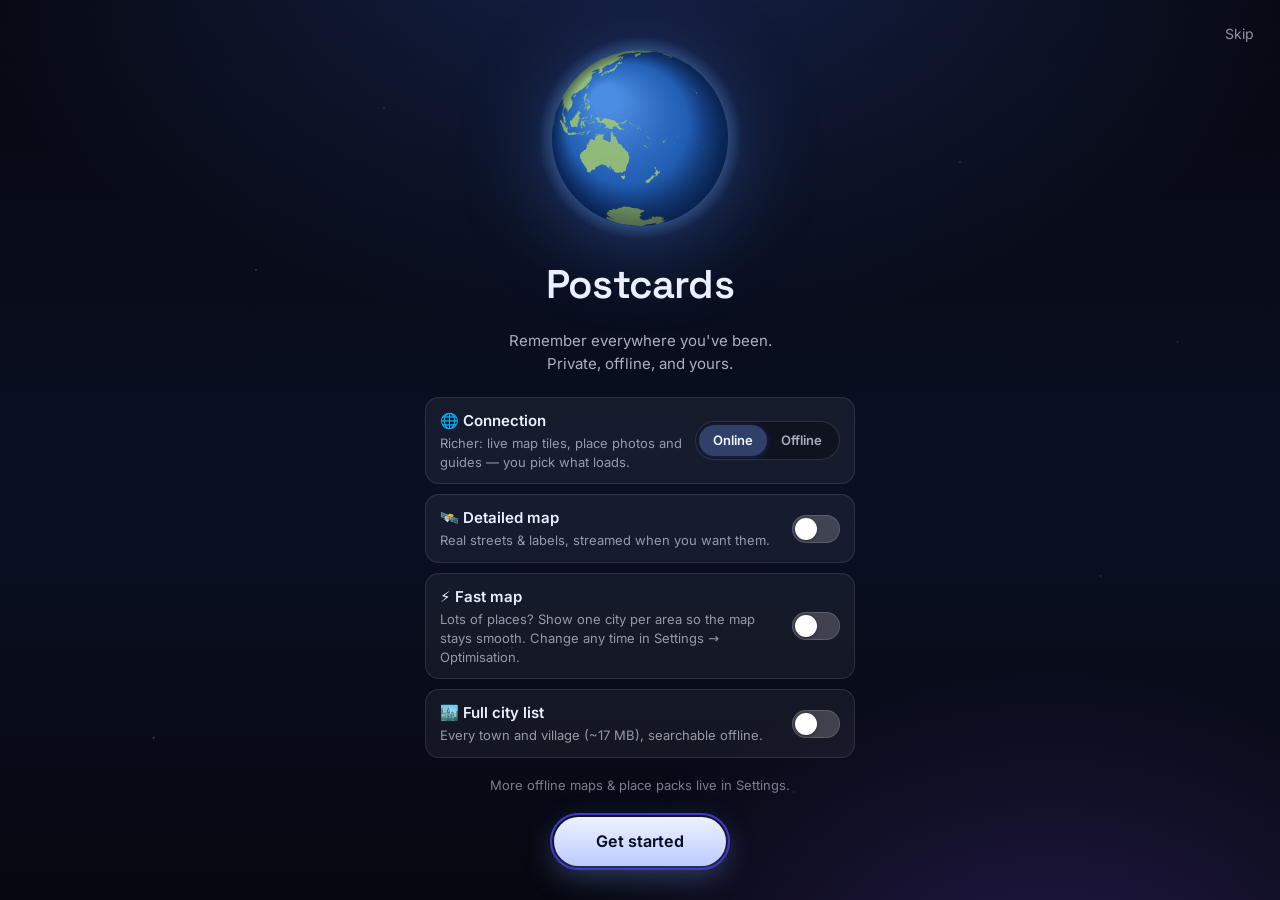
==== Postcards/index.html @ 3e381332 "Postcards: serve the app at the old address so on-device data stays reachable Built from offware-app" ====
<!doctype html>
<html lang="en">
  <head>
    <meta charset="UTF-8" />
    <meta name="viewport" content="width=device-width, initial-scale=1.0, viewport-fit=cover" />
    <meta name="color-scheme" content="dark light" />
    <!-- Content-Security-Policy — the ONE control the "token stays on device"
         promise rests on. The GitHub sync token lives in this origin's
         localStorage; the crucial defence is a strict `connect-src` (+ img-src,
         object-src 'none', form-action 'none'): an injected or dependency-borne
         script cannot POST the token to any host but the few the app legitimately
         talks to (api.github.com + GitHub-raw for community data packs, OSM tiles,
         Wikimedia — never an arbitrary host), nor smuggle it out via an <img>,
         form or <object>. Delivered as
         a meta because GitHub Pages sends no headers and the Capacitor WebView
         never sees them for the bundled index.html — the only portable channel.
         script-src keeps 'unsafe-inline' ONLY because the Publish PREVIEW renders
         the generated reader in a `sandbox="allow-scripts"` srcdoc iframe, which
         inherits this policy and is all inline script; that frame has an opaque
         origin and cannot read this origin's token, and static hosting offers no
         per-request nonce, so 'unsafe-inline' here does not widen the credential's
         blast radius — the connect-src backstop still contains any exfiltration.
         NOTE: `frame-ancestors`/`sandbox` are ignored in a meta CSP, so there is
         no clickjacking protection on a header-less static host (a non-issue on
         native). connect-src omits self-hosted GitHub Enterprise apiBase hosts;
         those users must serve the app with their own header-based CSP. -->
    <meta
      http-equiv="Content-Security-Policy"
      content="default-src 'self';
               base-uri 'none';
               object-src 'none';
               form-action 'none';
               frame-ancestors 'none';
               script-src 'self' 'unsafe-inline';
               style-src 'self' 'unsafe-inline';
               worker-src 'self' blob:;
               img-src 'self' data: blob: https://tile.openstreetmap.org https://upload.wikimedia.org;
               connect-src 'self' https://api.github.com https://raw.githubusercontent.com https://gist.githubusercontent.com https://tile.openstreetmap.org https://upload.wikimedia.org https://*.wikipedia.org https://*.wikivoyage.org;
               frame-src 'self';
               manifest-src 'self'"
    />
    <!-- Send our ORIGIN (not the URL) as the Referer on cross-origin requests so
         the opt-in OpenStreetMap tile server accepts them ("Referer is required").
         This meta is the only referrer channel that reaches the Vite dev/preview
         server and the Capacitor native webview. -->
    <meta name="referrer" content="strict-origin-when-cross-origin" />
    <link rel="icon" type="image/png" href="/Postcards/icons/icon-192.png" />
    <link rel="apple-touch-icon" href="/Postcards/icons/icon-192.png" />
    <!-- Startup fetches otherwise wait for the whole bundle to download and
         evaluate: preload the render-blocking reference JSONs (and the basemap
         geometry the map needs right after) so the network runs in parallel.
         /Postcards/ matches the import.meta.env.BASE_URL the code fetches with;
         `crossorigin` (anonymous) matches fetch()'s default credentials mode so
         the preloaded response is consumed, not downloaded twice. On repeat
         visits these resolve from the service-worker cache and cost nothing. -->
    <link rel="preload" href="/Postcards/reference/cities.json" as="fetch" crossorigin />
    <link rel="preload" href="/Postcards/reference/airports.json" as="fetch" crossorigin />
    <link rel="preload" href="/Postcards/reference/subdivisions.json" as="fetch" crossorigin />
    <link rel="preload" href="/Postcards/reference/heritage.json" as="fetch" crossorigin />
    <link rel="preload" href="/Postcards/basemap/countries-50m.json" as="fetch" crossorigin />
    <meta name="theme-color" content="#4338ca" />
    <meta name="description" content="Remember the places you've been — private, offline, in a file you own." />
    <title>Postcards</title>
    <!-- Apply the saved colour-theme choice before first paint, so an explicit
         Light/Dark selection never flashes the wrong palette while the app
         bundle loads. First-party, inert: it only reads our own localStorage key
         and sets a data attribute. "system" (or no choice) is left to CSS. -->
    <script>
      try {
        var t = localStorage.getItem("postcards-theme");
        if (t === "light" || t === "dark") document.documentElement.dataset.theme = t;
      } catch (e) {}
    </script>
    <script type="module" crossorigin src="/Postcards/assets/index-t2r5GH5f.js"></script>
    <link rel="modulepreload" crossorigin href="/Postcards/assets/referenceData-B_OzJ6aQ.js">
    <link rel="modulepreload" crossorigin href="/Postcards/assets/uuid-CRrl6vOr.js">
    <link rel="modulepreload" crossorigin href="/Postcards/assets/helpers-AWQ7MC1Q.js">
    <link rel="modulepreload" crossorigin href="/Postcards/assets/sanitize-doZR1xRv.js">
    <link rel="modulepreload" crossorigin href="/Postcards/assets/useTrips-Dxta9tW9.js">
    <link rel="modulepreload" crossorigin href="/Postcards/assets/useToast-DkIHgFh8.js">
    <link rel="modulepreload" crossorigin href="/Postcards/assets/distance-BcCqa7yU.js">
    <link rel="modulepreload" crossorigin href="/Postcards/assets/wikivoyage-C_FGfpRm.js">
    <link rel="modulepreload" crossorigin href="/Postcards/assets/GuideButton-BXfeGeaI.js">
    <link rel="modulepreload" crossorigin href="/Postcards/assets/maplibre-ClkOGWmF.js">
    <link rel="modulepreload" crossorigin href="/Postcards/assets/schemas-CwGFZQqE.js">
    <link rel="stylesheet" crossorigin href="/Postcards/assets/maplibre-B2k4QVOw.css">
    <link rel="stylesheet" crossorigin href="/Postcards/assets/index-C98WCahd.css">
  <link rel="manifest" href="/Postcards/manifest.webmanifest"></head>
  <body>
    <div id="root"></div>
  </body>
</html>
---- Postcards/assets/maplibre-B2k4QVOw.css ----
.maplibregl-map{-webkit-tap-highlight-color:#0000;font:12px/20px Helvetica Neue,Arial,Helvetica,sans-serif;position:relative;overflow:hidden}.maplibregl-canvas{position:absolute;top:0;left:0}.maplibregl-map:fullscreen{width:100%;height:100%}.maplibregl-ctrl-group button.maplibregl-ctrl-compass{touch-action:none}.maplibregl-canvas-container.maplibregl-interactive,.maplibregl-ctrl-group button.maplibregl-ctrl-compass{cursor:grab;-webkit-user-select:none;user-select:none}.maplibregl-canvas-container.maplibregl-interactive.maplibregl-track-pointer{cursor:pointer}.maplibregl-canvas-container.maplibregl-interactive:active,.maplibregl-ctrl-group button.maplibregl-ctrl-compass:active{cursor:grabbing}.maplibregl-canvas-container.maplibregl-touch-zoom-rotate,.maplibregl-canvas-container.maplibregl-touch-zoom-rotate .maplibregl-canvas{touch-action:pan-x pan-y}.maplibregl-canvas-container.maplibregl-touch-drag-pan,.maplibregl-canvas-container.maplibregl-touch-drag-pan .maplibregl-canvas{touch-action:pinch-zoom}.maplibregl-canvas-container.maplibregl-touch-zoom-rotate.maplibregl-touch-drag-pan,.maplibregl-canvas-container.maplibregl-touch-zoom-rotate.maplibregl-touch-drag-pan .maplibregl-canvas{touch-action:none}.maplibregl-canvas-container.maplibregl-touch-drag-pan.maplibregl-cooperative-gestures,.maplibregl-canvas-container.maplibregl-touch-drag-pan.maplibregl-cooperative-gestures .maplibregl-canvas{touch-action:pan-x pan-y}.maplibregl-ctrl-bottom-left,.maplibregl-ctrl-bottom-right,.maplibregl-ctrl-top-left,.maplibregl-ctrl-top-right{pointer-events:none;z-index:2;position:absolute}.maplibregl-ctrl-top-left{top:0;left:0}.maplibregl-ctrl-top-right{top:0;right:0}.maplibregl-ctrl-bottom-left{bottom:0;left:0}.maplibregl-ctrl-bottom-right{bottom:0;right:0}.maplibregl-ctrl{clear:both;pointer-events:auto;transform:translate(0)}.maplibregl-ctrl-top-left .maplibregl-ctrl{float:left;margin:10px 0 0 10px}.maplibregl-ctrl-top-right .maplibregl-ctrl{float:right;margin:10px 10px 0 0}.maplibregl-ctrl-bottom-left .maplibregl-ctrl{float:left;margin:0 0 10px 10px}.maplibregl-ctrl-bottom-right .maplibregl-ctrl{float:right;margin:0 10px 10px 0}.maplibregl-ctrl-group{background:#fff;border-radius:4px}.maplibregl-ctrl-group:not(:empty){box-shadow:0 0 0 2px #0000001a}@media (forced-colors:active){.maplibregl-ctrl-group:not(:empty){box-shadow:0 0 0 2px buttontext}}.maplibregl-ctrl-group button{box-sizing:border-box;cursor:pointer;background-color:#0000;border:0;outline:none;width:29px;height:29px;padding:0;display:block}.maplibregl-ctrl-group button+button{border-top:1px solid #ddd}.maplibregl-ctrl button .maplibregl-ctrl-icon{background-position:50%;background-repeat:no-repeat;width:100%;height:100%;display:block}@media (forced-colors:active){.maplibregl-ctrl-icon{background-color:#0000}.maplibregl-ctrl-group button+button{border-top:1px solid buttontext}}.maplibregl-ctrl button::-moz-focus-inner{border:0;padding:0}.maplibregl-ctrl-attrib-button:focus,.maplibregl-ctrl-group button:focus{box-shadow:0 0 2px 2px #0096ff}.maplibregl-ctrl button:disabled{cursor:not-allowed}.maplibregl-ctrl button:disabled .maplibregl-ctrl-icon{opacity:.25}@media (hover:hover){.maplibregl-ctrl button:not(:disabled):hover{background-color:#0000000d}}.maplibregl-ctrl button:not(:disabled):active{background-color:#0000000d}.maplibregl-ctrl-group button:focus:focus-visible{box-shadow:0 0 2px 2px #0096ff}.maplibregl-ctrl-group button:focus:not(:focus-visible){box-shadow:none}.maplibregl-ctrl-group button:focus:first-child{border-radius:4px 4px 0 0}.maplibregl-ctrl-group button:focus:last-child{border-radius:0 0 4px 4px}.maplibregl-ctrl-group button:focus:only-child{border-radius:inherit}.maplibregl-ctrl button.maplibregl-ctrl-zoom-out .maplibregl-ctrl-icon{background-image:url("data:image/svg+xml;charset=utf-8,%3Csvg xmlns='http://www.w3.org/2000/svg' width='29' height='29' fill='%23333' viewBox='0 0 29 29'%3E%3Cpath d='M10 13c-.75 0-1.5.75-1.5 1.5S9.25 16 10 16h9c.75 0 1.5-.75 1.5-1.5S19.75 13 19 13z'/%3E%3C/svg%3E")}.maplibregl-ctrl button.maplibregl-ctrl-zoom-in .maplibregl-ctrl-icon{background-image:url("data:image/svg+xml;charset=utf-8,%3Csvg xmlns='http://www.w3.org/2000/svg' width='29' height='29' fill='%23333' viewBox='0 0 29 29'%3E%3Cpath d='M14.5 8.5c-.75 0-1.5.75-1.5 1.5v3h-3c-.75 0-1.5.75-1.5 1.5S9.25 16 10 16h3v3c0 .75.75 1.5 1.5 1.5S16 19.75 16 19v-3h3c.75 0 1.5-.75 1.5-1.5S19.75 13 19 13h-3v-3c0-.75-.75-1.5-1.5-1.5'/%3E%3C/svg%3E")}@media (forced-colors:active){.maplibregl-ctrl button.maplibregl-ctrl-zoom-out .maplibregl-ctrl-icon{background-image:url("data:image/svg+xml;charset=utf-8,%3Csvg xmlns='http://www.w3.org/2000/svg' width='29' height='29' fill='%23fff' viewBox='0 0 29 29'%3E%3Cpath d='M10 13c-.75 0-1.5.75-1.5 1.5S9.25 16 10 16h9c.75 0 1.5-.75 1.5-1.5S19.75 13 19 13z'/%3E%3C/svg%3E")}.maplibregl-ctrl button.maplibregl-ctrl-zoom-in .maplibregl-ctrl-icon{background-image:url("data:image/svg+xml;charset=utf-8,%3Csvg xmlns='http://www.w3.org/2000/svg' width='29' height='29' fill='%23fff' viewBox='0 0 29 29'%3E%3Cpath d='M14.5 8.5c-.75 0-1.5.75-1.5 1.5v3h-3c-.75 0-1.5.75-1.5 1.5S9.25 16 10 16h3v3c0 .75.75 1.5 1.5 1.5S16 19.75 16 19v-3h3c.75 0 1.5-.75 1.5-1.5S19.75 13 19 13h-3v-3c0-.75-.75-1.5-1.5-1.5'/%3E%3C/svg%3E")}}@media (forced-colors:active) and (prefers-color-scheme:light){.maplibregl-ctrl button.maplibregl-ctrl-zoom-out .maplibregl-ctrl-icon{background-image:url("data:image/svg+xml;charset=utf-8,%3Csvg xmlns='http://www.w3.org/2000/svg' width='29' height='29' viewBox='0 0 29 29'%3E%3Cpath d='M10 13c-.75 0-1.5.75-1.5 1.5S9.25 16 10 16h9c.75 0 1.5-.75 1.5-1.5S19.75 13 19 13z'/%3E%3C/svg%3E")}.maplibregl-ctrl button.maplibregl-ctrl-zoom-in .maplibregl-ctrl-icon{background-image:url("data:image/svg+xml;charset=utf-8,%3Csvg xmlns='http://www.w3.org/2000/svg' width='29' height='29' viewBox='0 0 29 29'%3E%3Cpath d='M14.5 8.5c-.75 0-1.5.75-1.5 1.5v3h-3c-.75 0-1.5.75-1.5 1.5S9.25 16 10 16h3v3c0 .75.75 1.5 1.5 1.5S16 19.75 16 19v-3h3c.75 0 1.5-.75 1.5-1.5S19.75 13 19 13h-3v-3c0-.75-.75-1.5-1.5-1.5'/%3E%3C/svg%3E")}}.maplibregl-ctrl button.maplibregl-ctrl-fullscreen .maplibregl-ctrl-icon{background-image:url("data:image/svg+xml;charset=utf-8,%3Csvg xmlns='http://www.w3.org/2000/svg' width='29' height='29' fill='%23333' viewBox='0 0 29 29'%3E%3Cpath d='M24 16v5.5c0 1.75-.75 2.5-2.5 2.5H16v-1l3-1.5-4-5.5 1-1 5.5 4 1.5-3zM6 16l1.5 3 5.5-4 1 1-4 5.5 3 1.5v1H7.5C5.75 24 5 23.25 5 21.5V16zm7-11v1l-3 1.5 4 5.5-1 1-5.5-4L6 13H5V7.5C5 5.75 5.75 5 7.5 5zm11 2.5c0-1.75-.75-2.5-2.5-2.5H16v1l3 1.5-4 5.5 1 1 5.5-4 1.5 3h1z'/%3E%3C/svg%3E")}.maplibregl-ctrl button.maplibregl-ctrl-shrink .maplibregl-ctrl-icon{background-image:url("data:image/svg+xml;charset=utf-8,%3Csvg xmlns='http://www.w3.org/2000/svg' width='29' height='29' viewBox='0 0 29 29'%3E%3Cpath d='M18.5 16c-1.75 0-2.5.75-2.5 2.5V24h1l1.5-3 5.5 4 1-1-4-5.5 3-1.5v-1zM13 18.5c0-1.75-.75-2.5-2.5-2.5H5v1l3 1.5L4 24l1 1 5.5-4 1.5 3h1zm3-8c0 1.75.75 2.5 2.5 2.5H24v-1l-3-1.5L25 5l-1-1-5.5 4L17 5h-1zM10.5 13c1.75 0 2.5-.75 2.5-2.5V5h-1l-1.5 3L5 4 4 5l4 5.5L5 12v1z'/%3E%3C/svg%3E")}@media (forced-colors:active){.maplibregl-ctrl button.maplibregl-ctrl-fullscreen .maplibregl-ctrl-icon{background-image:url("data:image/svg+xml;charset=utf-8,%3Csvg xmlns='http://www.w3.org/2000/svg' width='29' height='29' fill='%23fff' viewBox='0 0 29 29'%3E%3Cpath d='M24 16v5.5c0 1.75-.75 2.5-2.5 2.5H16v-1l3-1.5-4-5.5 1-1 5.5 4 1.5-3zM6 16l1.5 3 5.5-4 1 1-4 5.5 3 1.5v1H7.5C5.75 24 5 23.25 5 21.5V16zm7-11v1l-3 1.5 4 5.5-1 1-5.5-4L6 13H5V7.5C5 5.75 5.75 5 7.5 5zm11 2.5c0-1.75-.75-2.5-2.5-2.5H16v1l3 1.5-4 5.5 1 1 5.5-4 1.5 3h1z'/%3E%3C/svg%3E")}.maplibregl-ctrl button.maplibregl-ctrl-shrink .maplibregl-ctrl-icon{background-image:url("data:image/svg+xml;charset=utf-8,%3Csvg xmlns='http://www.w3.org/2000/svg' width='29' height='29' fill='%23fff' viewBox='0 0 29 29'%3E%3Cpath d='M18.5 16c-1.75 0-2.5.75-2.5 2.5V24h1l1.5-3 5.5 4 1-1-4-5.5 3-1.5v-1zM13 18.5c0-1.75-.75-2.5-2.5-2.5H5v1l3 1.5L4 24l1 1 5.5-4 1.5 3h1zm3-8c0 1.75.75 2.5 2.5 2.5H24v-1l-3-1.5L25 5l-1-1-5.5 4L17 5h-1zM10.5 13c1.75 0 2.5-.75 2.5-2.5V5h-1l-1.5 3L5 4 4 5l4 5.5L5 12v1z'/%3E%3C/svg%3E")}}@media (forced-colors:active) and (prefers-color-scheme:light){.maplibregl-ctrl button.maplibregl-ctrl-fullscreen .maplibregl-ctrl-icon{background-image:url("data:image/svg+xml;charset=utf-8,%3Csvg xmlns='http://www.w3.org/2000/svg' width='29' height='29' viewBox='0 0 29 29'%3E%3Cpath d='M24 16v5.5c0 1.75-.75 2.5-2.5 2.5H16v-1l3-1.5-4-5.5 1-1 5.5 4 1.5-3zM6 16l1.5 3 5.5-4 1 1-4 5.5 3 1.5v1H7.5C5.75 24 5 23.25 5 21.5V16zm7-11v1l-3 1.5 4 5.5-1 1-5.5-4L6 13H5V7.5C5 5.75 5.75 5 7.5 5zm11 2.5c0-1.75-.75-2.5-2.5-2.5H16v1l3 1.5-4 5.5 1 1 5.5-4 1.5 3h1z'/%3E%3C/svg%3E")}.maplibregl-ctrl button.maplibregl-ctrl-shrink .maplibregl-ctrl-icon{background-image:url("data:image/svg+xml;charset=utf-8,%3Csvg xmlns='http://www.w3.org/2000/svg' width='29' height='29' viewBox='0 0 29 29'%3E%3Cpath d='M18.5 16c-1.75 0-2.5.75-2.5 2.5V24h1l1.5-3 5.5 4 1-1-4-5.5 3-1.5v-1zM13 18.5c0-1.75-.75-2.5-2.5-2.5H5v1l3 1.5L4 24l1 1 5.5-4 1.5 3h1zm3-8c0 1.75.75 2.5 2.5 2.5H24v-1l-3-1.5L25 5l-1-1-5.5 4L17 5h-1zM10.5 13c1.75 0 2.5-.75 2.5-2.5V5h-1l-1.5 3L5 4 4 5l4 5.5L5 12v1z'/%3E%3C/svg%3E")}}.maplibregl-ctrl button.maplibregl-ctrl-compass .maplibregl-ctrl-icon{background-image:url("data:image/svg+xml;charset=utf-8,%3Csvg xmlns='http://www.w3.org/2000/svg' width='29' height='29' fill='%23333' viewBox='0 0 29 29'%3E%3Cpath d='m10.5 14 4-8 4 8z'/%3E%3Cpath fill='%23ccc' d='m10.5 16 4 8 4-8z'/%3E%3C/svg%3E")}@media (forced-colors:active){.maplibregl-ctrl button.maplibregl-ctrl-compass .maplibregl-ctrl-icon{background-image:url("data:image/svg+xml;charset=utf-8,%3Csvg xmlns='http://www.w3.org/2000/svg' width='29' height='29' fill='%23fff' viewBox='0 0 29 29'%3E%3Cpath d='m10.5 14 4-8 4 8z'/%3E%3Cpath fill='%23ccc' d='m10.5 16 4 8 4-8z'/%3E%3C/svg%3E")}}@media (forced-colors:active) and (prefers-color-scheme:light){.maplibregl-ctrl button.maplibregl-ctrl-compass .maplibregl-ctrl-icon{background-image:url("data:image/svg+xml;charset=utf-8,%3Csvg xmlns='http://www.w3.org/2000/svg' width='29' height='29' viewBox='0 0 29 29'%3E%3Cpath d='m10.5 14 4-8 4 8z'/%3E%3Cpath fill='%23ccc' d='m10.5 16 4 8 4-8z'/%3E%3C/svg%3E")}}.maplibregl-ctrl button.maplibregl-ctrl-globe .maplibregl-ctrl-icon{background-image:url("data:image/svg+xml;charset=utf-8,%3Csvg xmlns='http://www.w3.org/2000/svg' width='22' height='22' fill='none' stroke='%23333' viewBox='0 0 22 22'%3E%3Ccircle cx='11' cy='11' r='8.5'/%3E%3Cpath d='M17.5 11c0 4.819-3.02 8.5-6.5 8.5S4.5 15.819 4.5 11 7.52 2.5 11 2.5s6.5 3.681 6.5 8.5Z'/%3E%3Cpath d='M13.5 11c0 2.447-.331 4.64-.853 6.206-.262.785-.562 1.384-.872 1.777-.314.399-.58.517-.775.517s-.461-.118-.775-.517c-.31-.393-.61-.992-.872-1.777C8.831 15.64 8.5 13.446 8.5 11s.331-4.64.853-6.206c.262-.785.562-1.384.872-1.777.314-.399.58-.517.775-.517s.461.118.775.517c.31.393.61.992.872 1.777.522 1.565.853 3.76.853 6.206Z'/%3E%3Cpath d='M11 7.5c-1.909 0-3.622-.166-4.845-.428-.616-.132-1.08-.283-1.379-.434a1.3 1.3 0 0 1-.224-.138q.07-.058.224-.138c.299-.151.763-.302 1.379-.434C7.378 5.666 9.091 5.5 11 5.5s3.622.166 4.845.428c.616.132 1.08.283 1.379.434.105.053.177.1.224.138q-.07.058-.224.138c-.299.151-.763.302-1.379.434-1.223.262-2.936.428-4.845.428ZM4.486 6.436ZM11 16.5c-1.909 0-3.622-.166-4.845-.428-.616-.132-1.08-.283-1.379-.434a1.3 1.3 0 0 1-.224-.138 1.3 1.3 0 0 1 .224-.138c.299-.151.763-.302 1.379-.434C7.378 14.666 9.091 14.5 11 14.5s3.622.166 4.845.428c.616.132 1.08.283 1.379.434.105.053.177.1.224.138a1.3 1.3 0 0 1-.224.138c-.299.151-.763.302-1.379.434-1.223.262-2.936.428-4.845.428Zm-6.514-1.064ZM11 12.5c-2.46 0-4.672-.222-6.255-.574-.796-.177-1.406-.38-1.805-.59a1.5 1.5 0 0 1-.39-.272.3.3 0 0 1-.047-.064.3.3 0 0 1 .048-.064c.066-.073.189-.167.389-.272.399-.21 1.009-.413 1.805-.59C6.328 9.722 8.54 9.5 11 9.5s4.672.222 6.256.574c.795.177 1.405.38 1.804.59.2.105.323.2.39.272a.3.3 0 0 1 .047.064.3.3 0 0 1-.048.064 1.4 1.4 0 0 1-.389.272c-.399.21-1.009.413-1.804.59-1.584.352-3.796.574-6.256.574Zm-8.501-1.51v.002zm0 .018v.002zm17.002.002v-.002zm0-.018v-.002z'/%3E%3C/svg%3E")}.maplibregl-ctrl button.maplibregl-ctrl-globe-enabled .maplibregl-ctrl-icon{background-image:url("data:image/svg+xml;charset=utf-8,%3Csvg xmlns='http://www.w3.org/2000/svg' width='22' height='22' fill='none' stroke='%2333b5e5' viewBox='0 0 22 22'%3E%3Ccircle cx='11' cy='11' r='8.5'/%3E%3Cpath d='M17.5 11c0 4.819-3.02 8.5-6.5 8.5S4.5 15.819 4.5 11 7.52 2.5 11 2.5s6.5 3.681 6.5 8.5Z'/%3E%3Cpath d='M13.5 11c0 2.447-.331 4.64-.853 6.206-.262.785-.562 1.384-.872 1.777-.314.399-.58.517-.775.517s-.461-.118-.775-.517c-.31-.393-.61-.992-.872-1.777C8.831 15.64 8.5 13.446 8.5 11s.331-4.64.853-6.206c.262-.785.562-1.384.872-1.777.314-.399.58-.517.775-.517s.461.118.775.517c.31.393.61.992.872 1.777.522 1.565.853 3.76.853 6.206Z'/%3E%3Cpath d='M11 7.5c-1.909 0-3.622-.166-4.845-.428-.616-.132-1.08-.283-1.379-.434a1.3 1.3 0 0 1-.224-.138q.07-.058.224-.138c.299-.151.763-.302 1.379-.434C7.378 5.666 9.091 5.5 11 5.5s3.622.166 4.845.428c.616.132 1.08.283 1.379.434.105.053.177.1.224.138q-.07.058-.224.138c-.299.151-.763.302-1.379.434-1.223.262-2.936.428-4.845.428ZM4.486 6.436ZM11 16.5c-1.909 0-3.622-.166-4.845-.428-.616-.132-1.08-.283-1.379-.434a1.3 1.3 0 0 1-.224-.138 1.3 1.3 0 0 1 .224-.138c.299-.151.763-.302 1.379-.434C7.378 14.666 9.091 14.5 11 14.5s3.622.166 4.845.428c.616.132 1.08.283 1.379.434.105.053.177.1.224.138a1.3 1.3 0 0 1-.224.138c-.299.151-.763.302-1.379.434-1.223.262-2.936.428-4.845.428Zm-6.514-1.064ZM11 12.5c-2.46 0-4.672-.222-6.255-.574-.796-.177-1.406-.38-1.805-.59a1.5 1.5 0 0 1-.39-.272.3.3 0 0 1-.047-.064.3.3 0 0 1 .048-.064c.066-.073.189-.167.389-.272.399-.21 1.009-.413 1.805-.59C6.328 9.722 8.54 9.5 11 9.5s4.672.222 6.256.574c.795.177 1.405.38 1.804.59.2.105.323.2.39.272a.3.3 0 0 1 .047.064.3.3 0 0 1-.048.064 1.4 1.4 0 0 1-.389.272c-.399.21-1.009.413-1.804.59-1.584.352-3.796.574-6.256.574Zm-8.501-1.51v.002zm0 .018v.002zm17.002.002v-.002zm0-.018v-.002z'/%3E%3C/svg%3E")}.maplibregl-ctrl button.maplibregl-ctrl-terrain .maplibregl-ctrl-icon{background-image:url("data:image/svg+xml;charset=utf-8,%3Csvg xmlns='http://www.w3.org/2000/svg' width='22' height='22' fill='%23333' viewBox='0 0 22 22'%3E%3Cpath d='m1.754 13.406 4.453-4.851 3.09 3.09 3.281 3.277.969-.969-3.309-3.312 3.844-4.121 6.148 6.886h1.082v-.855l-7.207-8.07-4.84 5.187L6.169 6.57l-5.48 5.965v.871ZM.688 16.844h20.625v1.375H.688Zm0 0'/%3E%3C/svg%3E")}.maplibregl-ctrl button.maplibregl-ctrl-terrain-enabled .maplibregl-ctrl-icon{background-image:url("data:image/svg+xml;charset=utf-8,%3Csvg xmlns='http://www.w3.org/2000/svg' width='22' height='22' fill='%2333b5e5' viewBox='0 0 22 22'%3E%3Cpath d='m1.754 13.406 4.453-4.851 3.09 3.09 3.281 3.277.969-.969-3.309-3.312 3.844-4.121 6.148 6.886h1.082v-.855l-7.207-8.07-4.84 5.187L6.169 6.57l-5.48 5.965v.871ZM.688 16.844h20.625v1.375H.688Zm0 0'/%3E%3C/svg%3E")}.maplibregl-ctrl button.maplibregl-ctrl-geolocate .maplibregl-ctrl-icon{background-image:url("data:image/svg+xml;charset=utf-8,%3Csvg xmlns='http://www.w3.org/2000/svg' width='29' height='29' fill='%23333' viewBox='0 0 20 20'%3E%3Cpath d='M10 4C9 4 9 5 9 5v.1A5 5 0 0 0 5.1 9H5s-1 0-1 1 1 1 1 1h.1A5 5 0 0 0 9 14.9v.1s0 1 1 1 1-1 1-1v-.1a5 5 0 0 0 3.9-3.9h.1s1 0 1-1-1-1-1-1h-.1A5 5 0 0 0 11 5.1V5s0-1-1-1m0 2.5a3.5 3.5 0 1 1 0 7 3.5 3.5 0 1 1 0-7'/%3E%3Ccircle cx='10' cy='10' r='2'/%3E%3C/svg%3E")}.maplibregl-ctrl button.maplibregl-ctrl-geolocate:disabled .maplibregl-ctrl-icon{background-image:url("data:image/svg+xml;charset=utf-8,%3Csvg xmlns='http://www.w3.org/2000/svg' width='29' height='29' fill='%23aaa' viewBox='0 0 20 20'%3E%3Cpath d='M10 4C9 4 9 5 9 5v.1A5 5 0 0 0 5.1 9H5s-1 0-1 1 1 1 1 1h.1A5 5 0 0 0 9 14.9v.1s0 1 1 1 1-1 1-1v-.1a5 5 0 0 0 3.9-3.9h.1s1 0 1-1-1-1-1-1h-.1A5 5 0 0 0 11 5.1V5s0-1-1-1m0 2.5a3.5 3.5 0 1 1 0 7 3.5 3.5 0 1 1 0-7'/%3E%3Ccircle cx='10' cy='10' r='2'/%3E%3Cpath fill='red' d='m14 5 1 1-9 9-1-1z'/%3E%3C/svg%3E")}.maplibregl-ctrl button.maplibregl-ctrl-geolocate.maplibregl-ctrl-geolocate-active .maplibregl-ctrl-icon{background-image:url("data:image/svg+xml;charset=utf-8,%3Csvg xmlns='http://www.w3.org/2000/svg' width='29' height='29' fill='%2333b5e5' viewBox='0 0 20 20'%3E%3Cpath d='M10 4C9 4 9 5 9 5v.1A5 5 0 0 0 5.1 9H5s-1 0-1 1 1 1 1 1h.1A5 5 0 0 0 9 14.9v.1s0 1 1 1 1-1 1-1v-.1a5 5 0 0 0 3.9-3.9h.1s1 0 1-1-1-1-1-1h-.1A5 5 0 0 0 11 5.1V5s0-1-1-1m0 2.5a3.5 3.5 0 1 1 0 7 3.5 3.5 0 1 1 0-7'/%3E%3Ccircle cx='10' cy='10' r='2'/%3E%3C/svg%3E")}.maplibregl-ctrl button.maplibregl-ctrl-geolocate.maplibregl-ctrl-geolocate-active-error .maplibregl-ctrl-icon{background-image:url("data:image/svg+xml;charset=utf-8,%3Csvg xmlns='http://www.w3.org/2000/svg' width='29' height='29' fill='%23e58978' viewBox='0 0 20 20'%3E%3Cpath d='M10 4C9 4 9 5 9 5v.1A5 5 0 0 0 5.1 9H5s-1 0-1 1 1 1 1 1h.1A5 5 0 0 0 9 14.9v.1s0 1 1 1 1-1 1-1v-.1a5 5 0 0 0 3.9-3.9h.1s1 0 1-1-1-1-1-1h-.1A5 5 0 0 0 11 5.1V5s0-1-1-1m0 2.5a3.5 3.5 0 1 1 0 7 3.5 3.5 0 1 1 0-7'/%3E%3Ccircle cx='10' cy='10' r='2'/%3E%3C/svg%3E")}.maplibregl-ctrl button.maplibregl-ctrl-geolocate.maplibregl-ctrl-geolocate-background .maplibregl-ctrl-icon{background-image:url("data:image/svg+xml;charset=utf-8,%3Csvg xmlns='http://www.w3.org/2000/svg' width='29' height='29' fill='%2333b5e5' viewBox='0 0 20 20'%3E%3Cpath d='M10 4C9 4 9 5 9 5v.1A5 5 0 0 0 5.1 9H5s-1 0-1 1 1 1 1 1h.1A5 5 0 0 0 9 14.9v.1s0 1 1 1 1-1 1-1v-.1a5 5 0 0 0 3.9-3.9h.1s1 0 1-1-1-1-1-1h-.1A5 5 0 0 0 11 5.1V5s0-1-1-1m0 2.5a3.5 3.5 0 1 1 0 7 3.5 3.5 0 1 1 0-7'/%3E%3C/svg%3E")}.maplibregl-ctrl button.maplibregl-ctrl-geolocate.maplibregl-ctrl-geolocate-background-error .maplibregl-ctrl-icon{background-image:url("data:image/svg+xml;charset=utf-8,%3Csvg xmlns='http://www.w3.org/2000/svg' width='29' height='29' fill='%23e54e33' viewBox='0 0 20 20'%3E%3Cpath d='M10 4C9 4 9 5 9 5v.1A5 5 0 0 0 5.1 9H5s-1 0-1 1 1 1 1 1h.1A5 5 0 0 0 9 14.9v.1s0 1 1 1 1-1 1-1v-.1a5 5 0 0 0 3.9-3.9h.1s1 0 1-1-1-1-1-1h-.1A5 5 0 0 0 11 5.1V5s0-1-1-1m0 2.5a3.5 3.5 0 1 1 0 7 3.5 3.5 0 1 1 0-7'/%3E%3C/svg%3E")}.maplibregl-ctrl button.maplibregl-ctrl-geolocate.maplibregl-ctrl-geolocate-waiting .maplibregl-ctrl-icon{animation:2s linear infinite maplibregl-spin}@media (forced-colors:active){.maplibregl-ctrl button.maplibregl-ctrl-geolocate .maplibregl-ctrl-icon{background-image:url("data:image/svg+xml;charset=utf-8,%3Csvg xmlns='http://www.w3.org/2000/svg' width='29' height='29' fill='%23fff' viewBox='0 0 20 20'%3E%3Cpath d='M10 4C9 4 9 5 9 5v.1A5 5 0 0 0 5.1 9H5s-1 0-1 1 1 1 1 1h.1A5 5 0 0 0 9 14.9v.1s0 1 1 1 1-1 1-1v-.1a5 5 0 0 0 3.9-3.9h.1s1 0 1-1-1-1-1-1h-.1A5 5 0 0 0 11 5.1V5s0-1-1-1m0 2.5a3.5 3.5 0 1 1 0 7 3.5 3.5 0 1 1 0-7'/%3E%3Ccircle cx='10' cy='10' r='2'/%3E%3C/svg%3E")}.maplibregl-ctrl button.maplibregl-ctrl-geolocate:disabled .maplibregl-ctrl-icon{background-image:url("data:image/svg+xml;charset=utf-8,%3Csvg xmlns='http://www.w3.org/2000/svg' width='29' height='29' fill='%23999' viewBox='0 0 20 20'%3E%3Cpath d='M10 4C9 4 9 5 9 5v.1A5 5 0 0 0 5.1 9H5s-1 0-1 1 1 1 1 1h.1A5 5 0 0 0 9 14.9v.1s0 1 1 1 1-1 1-1v-.1a5 5 0 0 0 3.9-3.9h.1s1 0 1-1-1-1-1-1h-.1A5 5 0 0 0 11 5.1V5s0-1-1-1m0 2.5a3.5 3.5 0 1 1 0 7 3.5 3.5 0 1 1 0-7'/%3E%3Ccircle cx='10' cy='10' r='2'/%3E%3Cpath fill='red' d='m14 5 1 1-9 9-1-1z'/%3E%3C/svg%3E")}.maplibregl-ctrl button.maplibregl-ctrl-geolocate.maplibregl-ctrl-geolocate-active .maplibregl-ctrl-icon{background-image:url("data:image/svg+xml;charset=utf-8,%3Csvg xmlns='http://www.w3.org/2000/svg' width='29' height='29' fill='%2333b5e5' viewBox='0 0 20 20'%3E%3Cpath d='M10 4C9 4 9 5 9 5v.1A5 5 0 0 0 5.1 9H5s-1 0-1 1 1 1 1 1h.1A5 5 0 0 0 9 14.9v.1s0 1 1 1 1-1 1-1v-.1a5 5 0 0 0 3.9-3.9h.1s1 0 1-1-1-1-1-1h-.1A5 5 0 0 0 11 5.1V5s0-1-1-1m0 2.5a3.5 3.5 0 1 1 0 7 3.5 3.5 0 1 1 0-7'/%3E%3Ccircle cx='10' cy='10' r='2'/%3E%3C/svg%3E")}.maplibregl-ctrl button.maplibregl-ctrl-geolocate.maplibregl-ctrl-geolocate-active-error .maplibregl-ctrl-icon{background-image:url("data:image/svg+xml;charset=utf-8,%3Csvg xmlns='http://www.w3.org/2000/svg' width='29' height='29' fill='%23e58978' viewBox='0 0 20 20'%3E%3Cpath d='M10 4C9 4 9 5 9 5v.1A5 5 0 0 0 5.1 9H5s-1 0-1 1 1 1 1 1h.1A5 5 0 0 0 9 14.9v.1s0 1 1 1 1-1 1-1v-.1a5 5 0 0 0 3.9-3.9h.1s1 0 1-1-1-1-1-1h-.1A5 5 0 0 0 11 5.1V5s0-1-1-1m0 2.5a3.5 3.5 0 1 1 0 7 3.5 3.5 0 1 1 0-7'/%3E%3Ccircle cx='10' cy='10' r='2'/%3E%3C/svg%3E")}.maplibregl-ctrl button.maplibregl-ctrl-geolocate.maplibregl-ctrl-geolocate-background .maplibregl-ctrl-icon{background-image:url("data:image/svg+xml;charset=utf-8,%3Csvg xmlns='http://www.w3.org/2000/svg' width='29' height='29' fill='%2333b5e5' viewBox='0 0 20 20'%3E%3Cpath d='M10 4C9 4 9 5 9 5v.1A5 5 0 0 0 5.1 9H5s-1 0-1 1 1 1 1 1h.1A5 5 0 0 0 9 14.9v.1s0 1 1 1 1-1 1-1v-.1a5 5 0 0 0 3.9-3.9h.1s1 0 1-1-1-1-1-1h-.1A5 5 0 0 0 11 5.1V5s0-1-1-1m0 2.5a3.5 3.5 0 1 1 0 7 3.5 3.5 0 1 1 0-7'/%3E%3C/svg%3E")}.maplibregl-ctrl button.maplibregl-ctrl-geolocate.maplibregl-ctrl-geolocate-background-error .maplibregl-ctrl-icon{background-image:url("data:image/svg+xml;charset=utf-8,%3Csvg xmlns='http://www.w3.org/2000/svg' width='29' height='29' fill='%23e54e33' viewBox='0 0 20 20'%3E%3Cpath d='M10 4C9 4 9 5 9 5v.1A5 5 0 0 0 5.1 9H5s-1 0-1 1 1 1 1 1h.1A5 5 0 0 0 9 14.9v.1s0 1 1 1 1-1 1-1v-.1a5 5 0 0 0 3.9-3.9h.1s1 0 1-1-1-1-1-1h-.1A5 5 0 0 0 11 5.1V5s0-1-1-1m0 2.5a3.5 3.5 0 1 1 0 7 3.5 3.5 0 1 1 0-7'/%3E%3C/svg%3E")}}@media (forced-colors:active) and (prefers-color-scheme:light){.maplibregl-ctrl button.maplibregl-ctrl-geolocate .maplibregl-ctrl-icon{background-image:url("data:image/svg+xml;charset=utf-8,%3Csvg xmlns='http://www.w3.org/2000/svg' width='29' height='29' viewBox='0 0 20 20'%3E%3Cpath d='M10 4C9 4 9 5 9 5v.1A5 5 0 0 0 5.1 9H5s-1 0-1 1 1 1 1 1h.1A5 5 0 0 0 9 14.9v.1s0 1 1 1 1-1 1-1v-.1a5 5 0 0 0 3.9-3.9h.1s1 0 1-1-1-1-1-1h-.1A5 5 0 0 0 11 5.1V5s0-1-1-1m0 2.5a3.5 3.5 0 1 1 0 7 3.5 3.5 0 1 1 0-7'/%3E%3Ccircle cx='10' cy='10' r='2'/%3E%3C/svg%3E")}.maplibregl-ctrl button.maplibregl-ctrl-geolocate:disabled .maplibregl-ctrl-icon{background-image:url("data:image/svg+xml;charset=utf-8,%3Csvg xmlns='http://www.w3.org/2000/svg' width='29' height='29' fill='%23666' viewBox='0 0 20 20'%3E%3Cpath d='M10 4C9 4 9 5 9 5v.1A5 5 0 0 0 5.1 9H5s-1 0-1 1 1 1 1 1h.1A5 5 0 0 0 9 14.9v.1s0 1 1 1 1-1 1-1v-.1a5 5 0 0 0 3.9-3.9h.1s1 0 1-1-1-1-1-1h-.1A5 5 0 0 0 11 5.1V5s0-1-1-1m0 2.5a3.5 3.5 0 1 1 0 7 3.5 3.5 0 1 1 0-7'/%3E%3Ccircle cx='10' cy='10' r='2'/%3E%3Cpath fill='red' d='m14 5 1 1-9 9-1-1z'/%3E%3C/svg%3E")}}@keyframes maplibregl-spin{0%{transform:rotate(0)}to{transform:rotate(1turn)}}a.maplibregl-ctrl-logo{cursor:pointer;background-image:url("data:image/svg+xml;charset=utf-8,%3Csvg xmlns='http://www.w3.org/2000/svg' width='88' height='23' fill='none'%3E%3Cpath fill='%23000' fill-opacity='.4' fill-rule='evenodd' d='M17.408 16.796h-1.827l2.501-12.095h.198l3.324 6.533.988 2.19.988-2.19 3.258-6.533h.181l2.6 12.095h-1.81l-1.218-5.644-.362-1.71-.658 1.71-2.929 5.644h-.098l-2.914-5.644-.757-1.71-.345 1.71zm1.958-3.42-.726 3.663a1.255 1.255 0 0 1-1.232 1.011h-1.827a1.255 1.255 0 0 1-1.229-1.509l2.501-12.095a1.255 1.255 0 0 1 1.23-1.001h.197a1.25 1.25 0 0 1 1.12.685l3.19 6.273 3.125-6.263a1.25 1.25 0 0 1 1.123-.695h.181a1.255 1.255 0 0 1 1.227.991l1.443 6.71a5 5 0 0 1 .314-.787l.009-.016a4.6 4.6 0 0 1 1.777-1.887c.782-.46 1.668-.667 2.611-.667a4.6 4.6 0 0 1 1.7.32l.306.134c.21-.16.474-.256.759-.256h1.694a1.255 1.255 0 0 1 1.212.925 1.255 1.255 0 0 1 1.212-.925h1.711c.284 0 .545.094.755.252.613-.3 1.312-.45 2.075-.45 1.356 0 2.557.445 3.482 1.4q.47.48.763 1.064V4.701a1.255 1.255 0 0 1 1.255-1.255h1.86A1.255 1.255 0 0 1 54.44 4.7v9.194h2.217c.19 0 .37.043.532.118v-4.77c0-.356.147-.678.385-.906a2.42 2.42 0 0 1-.682-1.71c0-.665.267-1.253.735-1.7a2.45 2.45 0 0 1 1.722-.674 2.43 2.43 0 0 1 1.705.675q.318.302.504.683V4.7a1.255 1.255 0 0 1 1.255-1.255h1.744A1.255 1.255 0 0 1 65.812 4.7v3.335a4.8 4.8 0 0 1 1.526-.246c.938 0 1.817.214 2.59.69a4.47 4.47 0 0 1 1.67 1.743v-.98a1.255 1.255 0 0 1 1.256-1.256h1.777c.233 0 .451.064.639.174a3.4 3.4 0 0 1 1.567-.372c.346 0 .861.02 1.285.232a1.25 1.25 0 0 1 .689 1.004 4.7 4.7 0 0 1 .853-.588c.795-.44 1.675-.647 2.61-.647 1.385 0 2.65.39 3.525 1.396.836.938 1.168 2.173 1.168 3.528q-.001.515-.056 1.051a1.255 1.255 0 0 1-.947 1.09l.408.952a1.255 1.255 0 0 1-.477 1.552c-.418.268-.92.463-1.458.612-.613.171-1.304.244-2.049.244-1.06 0-2.043-.207-2.886-.698l-.015-.008c-.798-.48-1.419-1.135-1.818-1.963l-.004-.008a5.8 5.8 0 0 1-.548-2.512q0-.429.053-.843a1.3 1.3 0 0 1-.333-.086l-.166-.004c-.223 0-.426.062-.643.228-.03.024-.142.139-.142.59v3.883a1.255 1.255 0 0 1-1.256 1.256h-1.777a1.255 1.255 0 0 1-1.256-1.256V15.69l-.032.057a4.8 4.8 0 0 1-1.86 1.833 5.04 5.04 0 0 1-2.484.634 4.5 4.5 0 0 1-1.935-.424 1.25 1.25 0 0 1-.764.258h-1.71a1.255 1.255 0 0 1-1.256-1.255V7.687a2.4 2.4 0 0 1-.428.625c.253.23.412.561.412.93v7.553a1.255 1.255 0 0 1-1.256 1.255h-1.843a1.25 1.25 0 0 1-.894-.373c-.228.23-.544.373-.894.373H51.32a1.255 1.255 0 0 1-1.256-1.255v-1.251l-.061.117a4.7 4.7 0 0 1-1.782 1.884 4.77 4.77 0 0 1-2.485.67 5.6 5.6 0 0 1-1.485-.188l.009 2.764a1.255 1.255 0 0 1-1.255 1.259h-1.729a1.255 1.255 0 0 1-1.255-1.255v-3.537a1.255 1.255 0 0 1-1.167.793h-1.679a1.25 1.25 0 0 1-.77-.263 4.5 4.5 0 0 1-1.945.429c-.885 0-1.724-.21-2.495-.632l-.017-.01a5 5 0 0 1-1.081-.836 1.255 1.255 0 0 1-1.254 1.312h-1.81a1.255 1.255 0 0 1-1.228-.99l-.782-3.625-2.044 3.939a1.25 1.25 0 0 1-1.115.676h-.098a1.25 1.25 0 0 1-1.116-.68l-2.061-3.994zM35.92 16.63l.207-.114.223-.15q.493-.356.735-.785l.061-.118.033 1.332h1.678V9.242h-1.694l-.033 1.267q-.133-.329-.526-.658l-.032-.028a3.2 3.2 0 0 0-.668-.428l-.27-.12a3.3 3.3 0 0 0-1.235-.23q-1.136-.001-1.974.493a3.36 3.36 0 0 0-1.3 1.382q-.445.89-.444 2.074 0 1.2.51 2.107a3.8 3.8 0 0 0 1.382 1.381 3.9 3.9 0 0 0 1.893.477q.795 0 1.455-.33zm-2.789-5.38q-.576.675-.575 1.762 0 1.102.559 1.794.576.675 1.645.675a2.25 2.25 0 0 0 .934-.19 2.2 2.2 0 0 0 .468-.29l.178-.161a2.2 2.2 0 0 0 .397-.561q.244-.5.244-1.15v-.115q0-.708-.296-1.267l-.043-.077a2.2 2.2 0 0 0-.633-.709l-.13-.086-.047-.028a2.1 2.1 0 0 0-1.073-.285q-1.052 0-1.629.692zm2.316 2.706c.163-.17.28-.407.28-.83v-.114c0-.292-.06-.508-.15-.68a.96.96 0 0 0-.353-.389.85.85 0 0 0-.464-.127c-.4 0-.56.114-.664.239l-.01.012c-.148.174-.275.45-.275.945 0 .506.122.801.27.99.097.11.266.224.68.224.303 0 .504-.09.687-.269zm7.545 1.705a2.6 2.6 0 0 0 .331.423q.319.33.755.548l.173.074q.65.255 1.49.255 1.02 0 1.844-.493a3.45 3.45 0 0 0 1.316-1.4q.493-.904.493-2.089 0-1.909-.988-2.913-.988-1.02-2.584-1.02-.898 0-1.575.347a3 3 0 0 0-.415.262l-.199.166a3.4 3.4 0 0 0-.64.82V9.242h-1.712v11.553h1.729l-.017-5.134zm.53-1.138q.206.29.48.5l.155.11.053.034q.51.296 1.119.297 1.07 0 1.645-.675.577-.69.576-1.762 0-1.119-.576-1.777-.558-.675-1.645-.675-.435 0-.835.16a2 2 0 0 0-.284.136 2 2 0 0 0-.363.254 2.2 2.2 0 0 0-.46.569l-.082.162a2.6 2.6 0 0 0-.213 1.072v.115q0 .707.296 1.267l.135.211zm.964-.818a1.1 1.1 0 0 0 .367.385.94.94 0 0 0 .476.118c.423 0 .59-.117.687-.23.159-.194.28-.478.28-.95 0-.53-.133-.8-.266-.952l-.021-.025c-.078-.094-.231-.221-.68-.221a1 1 0 0 0-.503.135l-.012.007a.86.86 0 0 0-.335.343c-.073.133-.132.324-.132.614v.115a1.4 1.4 0 0 0 .14.66zm15.7-6.222q.347-.346.346-.856a1.05 1.05 0 0 0-.345-.79 1.18 1.18 0 0 0-.84-.329q-.51 0-.855.33a1.05 1.05 0 0 0-.346.79q0 .51.346.855.345.346.856.346.51 0 .839-.346zm4.337 9.314.033-1.332q.191.403.59.747l.098.081a4 4 0 0 0 .316.224l.223.122a3.2 3.2 0 0 0 1.44.322 3.8 3.8 0 0 0 1.875-.477 3.5 3.5 0 0 0 1.382-1.366q.527-.89.526-2.09 0-1.184-.444-2.073a3.24 3.24 0 0 0-1.283-1.399q-.823-.51-1.942-.51a3.5 3.5 0 0 0-1.527.344l-.086.043-.165.09a3 3 0 0 0-.33.214q-.432.315-.656.707a2 2 0 0 0-.099.198l.082-1.283V4.701h-1.744v12.095zm.473-2.509a2.5 2.5 0 0 0 .566.7q.117.098.245.18l.144.08a2.1 2.1 0 0 0 .975.232q1.07 0 1.645-.675.576-.69.576-1.778 0-1.102-.576-1.777-.56-.691-1.645-.692a2.2 2.2 0 0 0-1.015.235q-.22.113-.415.282l-.15.142a2.1 2.1 0 0 0-.42.594q-.223.479-.223 1.1v.115q0 .705.293 1.26zm2.616-.293c.157-.191.28-.479.28-.967 0-.51-.13-.79-.276-.961l-.021-.026c-.082-.1-.232-.225-.67-.225a.87.87 0 0 0-.681.279l-.012.011c-.154.155-.274.38-.274.807v.115c0 .285.057.499.144.669a1.1 1.1 0 0 0 .367.405c.137.082.28.123.455.123.423 0 .59-.118.686-.23zm8.266-3.013q.345-.13.724-.14l.069-.002q.493 0 .642.099l.247-1.794q-.196-.099-.717-.099a2.3 2.3 0 0 0-.545.063 2 2 0 0 0-.411.148 2.2 2.2 0 0 0-.4.249 2.5 2.5 0 0 0-.485.499 2.7 2.7 0 0 0-.32.581l-.05.137v-1.48h-1.778v7.553h1.777v-3.884q0-.546.159-.943a1.5 1.5 0 0 1 .466-.636 2.5 2.5 0 0 1 .399-.253 2 2 0 0 1 .224-.099zm9.784 2.656.05-.922q0-1.743-.856-2.698-.838-.97-2.584-.97-1.119-.001-2.007.493a3.46 3.46 0 0 0-1.4 1.382q-.493.906-.493 2.106 0 1.07.428 1.975.428.89 1.332 1.432.906.526 2.255.526.973 0 1.668-.185l.044-.012.135-.04q.613-.184.984-.421l-.542-1.267q-.3.162-.642.274l-.297.087q-.51.131-1.3.131-.954 0-1.497-.444a1.6 1.6 0 0 1-.192-.193q-.366-.44-.512-1.234l-.004-.021zm-5.427-1.256-.003.022h3.752v-.138q-.011-.727-.288-1.118a1 1 0 0 0-.156-.176q-.46-.428-1.316-.428-.986 0-1.494.604-.379.45-.494 1.234zm-27.053 2.77V4.7h-1.86v12.095h5.333V15.15zm7.103-5.908v7.553h-1.843V9.242h1.843z'/%3E%3Cpath fill='%23fff' d='m19.63 11.151-.757-1.71-.345 1.71-1.12 5.644h-1.827L18.083 4.7h.197l3.325 6.533.988 2.19.988-2.19L26.839 4.7h.181l2.6 12.095h-1.81l-1.218-5.644-.362-1.71-.658 1.71-2.93 5.644h-.098l-2.913-5.644zm14.836 5.81q-1.02 0-1.893-.478a3.8 3.8 0 0 1-1.381-1.382q-.51-.906-.51-2.106 0-1.185.444-2.074a3.36 3.36 0 0 1 1.3-1.382q.839-.494 1.974-.494a3.3 3.3 0 0 1 1.234.231 3.3 3.3 0 0 1 .97.575q.396.33.527.659l.033-1.267h1.694v7.553H37.18l-.033-1.332q-.279.593-1.02 1.053a3.17 3.17 0 0 1-1.662.444zm.296-1.482q.938 0 1.58-.642.642-.66.642-1.711v-.115q0-.708-.296-1.267a2.2 2.2 0 0 0-.807-.872 2.1 2.1 0 0 0-1.119-.313q-1.053 0-1.629.692-.575.675-.575 1.76 0 1.103.559 1.795.577.675 1.645.675zm6.521-6.237h1.711v1.4q.906-1.597 2.83-1.597 1.596 0 2.584 1.02.988 1.005.988 2.914 0 1.185-.493 2.09a3.46 3.46 0 0 1-1.316 1.399 3.5 3.5 0 0 1-1.844.493q-.954 0-1.662-.329a2.67 2.67 0 0 1-1.086-.97l.017 5.134h-1.728zm4.048 6.22q1.07 0 1.645-.674.577-.69.576-1.762 0-1.119-.576-1.777-.558-.675-1.645-.675-.592 0-1.12.296-.51.28-.822.823-.296.527-.296 1.234v.115q0 .708.296 1.267.313.543.823.855.51.296 1.119.297z'/%3E%3Cpath fill='%23e1e3e9' d='M51.325 4.7h1.86v10.45h3.473v1.646h-5.333zm7.12 4.542h1.843v7.553h-1.843zm.905-1.415a1.16 1.16 0 0 1-.856-.346 1.17 1.17 0 0 1-.346-.856 1.05 1.05 0 0 1 .346-.79q.346-.329.856-.329.494 0 .839.33a1.05 1.05 0 0 1 .345.79 1.16 1.16 0 0 1-.345.855q-.33.346-.84.346zm7.875 9.133a3.17 3.17 0 0 1-1.662-.444q-.723-.46-1.004-1.053l-.033 1.332h-1.71V4.701h1.743v4.657l-.082 1.283q.279-.658 1.086-1.119a3.5 3.5 0 0 1 1.778-.477q1.119 0 1.942.51a3.24 3.24 0 0 1 1.283 1.4q.445.888.444 2.072 0 1.201-.526 2.09a3.5 3.5 0 0 1-1.382 1.366 3.8 3.8 0 0 1-1.876.477zm-.296-1.481q1.069 0 1.645-.675.577-.69.577-1.778 0-1.102-.577-1.776-.56-.691-1.645-.692a2.12 2.12 0 0 0-1.58.659q-.642.641-.642 1.694v.115q0 .71.296 1.267a2.4 2.4 0 0 0 .807.872 2.1 2.1 0 0 0 1.119.313zm5.927-6.237h1.777v1.481q.263-.757.856-1.217a2.14 2.14 0 0 1 1.349-.46q.527 0 .724.098l-.247 1.794q-.149-.099-.642-.099-.774 0-1.416.494-.626.493-.626 1.58v3.883h-1.777V9.242zm9.534 7.718q-1.35 0-2.255-.526-.904-.543-1.332-1.432a4.6 4.6 0 0 1-.428-1.975q0-1.2.493-2.106a3.46 3.46 0 0 1 1.4-1.382q.889-.495 2.007-.494 1.744 0 2.584.97.855.956.856 2.7 0 .444-.05.92h-5.43q.18 1.005.708 1.45.542.443 1.497.443.79 0 1.3-.131a4 4 0 0 0 .938-.362l.542 1.267q-.411.263-1.119.46-.708.198-1.711.197zm1.596-4.558q.016-1.02-.444-1.432-.46-.428-1.316-.428-1.728 0-1.991 1.86z'/%3E%3Cpath d='M5.074 15.948a.484.657 0 0 0-.486.659v1.84a.484.657 0 0 0 .486.659h4.101a.484.657 0 0 0 .486-.659v-1.84a.484.657 0 0 0-.486-.659zm3.56 1.16H5.617v.838h3.017z' style='fill:%23fff;fill-rule:evenodd;stroke-width:1.03600001'/%3E%3Cg style='stroke-width:1.12603545'%3E%3Cpath d='M-9.408-1.416c-3.833-.025-7.056 2.912-7.08 6.615-.02 3.08 1.653 4.832 3.107 6.268.903.892 1.721 1.74 2.32 2.902l-.525-.004c-.543-.003-.992.304-1.24.639a1.87 1.87 0 0 0-.362 1.121l-.011 1.877c-.003.402.104.787.347 1.125.244.338.688.653 1.23.656l4.142.028c.542.003.99-.306 1.238-.641a1.87 1.87 0 0 0 .363-1.121l.012-1.875a1.87 1.87 0 0 0-.348-1.127c-.243-.338-.688-.653-1.23-.656l-.518-.004c.597-1.145 1.425-1.983 2.348-2.87 1.473-1.414 3.18-3.149 3.2-6.226-.016-3.59-2.923-6.684-6.993-6.707m-.006 1.1v.002c3.274.02 5.92 2.532 5.9 5.6-.017 2.706-1.39 4.026-2.863 5.44-1.034.994-2.118 2.033-2.814 3.633-.018.041-.052.055-.075.065q-.013.004-.02.01a.34.34 0 0 1-.226.084.34.34 0 0 1-.224-.086l-.092-.077c-.699-1.615-1.768-2.669-2.781-3.67-1.454-1.435-2.797-2.762-2.78-5.478.02-3.067 2.7-5.545 5.975-5.523m-.02 2.826c-1.62-.01-2.944 1.315-2.955 2.96-.01 1.646 1.295 2.988 2.916 2.999h.002c1.621.01 2.943-1.316 2.953-2.961.011-1.646-1.294-2.988-2.916-2.998m-.005 1.1c1.017.006 1.829.83 1.822 1.89s-.83 1.874-1.848 1.867c-1.018-.006-1.829-.83-1.822-1.89s.83-1.874 1.848-1.868m-2.155 11.857 4.14.025c.271.002.49.305.487.676l-.013 1.875c-.003.37-.224.67-.495.668l-4.14-.025c-.27-.002-.487-.306-.485-.676l.012-1.875c.003-.37.224-.67.494-.668' style='color:%23000;font-style:normal;font-variant:normal;font-weight:400;font-stretch:normal;font-size:medium;line-height:normal;font-family:sans-serif;font-variant-ligatures:normal;font-variant-position:normal;font-variant-caps:normal;font-variant-numeric:normal;font-variant-alternates:normal;font-feature-settings:normal;text-indent:0;text-align:start;text-decoration:none;text-decoration-line:none;text-decoration-style:solid;text-decoration-color:%23000;letter-spacing:normal;word-spacing:normal;text-transform:none;writing-mode:lr-tb;direction:ltr;text-orientation:mixed;dominant-baseline:auto;baseline-shift:baseline;text-anchor:start;white-space:normal;shape-padding:0;clip-rule:evenodd;display:inline;overflow:visible;visibility:visible;opacity:1;isolation:auto;mix-blend-mode:normal;color-interpolation:sRGB;color-interpolation-filters:linearRGB;solid-color:%23000;solid-opacity:1;vector-effect:none;fill:%23000;fill-opacity:.4;fill-rule:evenodd;stroke:none;stroke-width:2.47727823;stroke-linecap:butt;stroke-linejoin:miter;stroke-miterlimit:4;stroke-dasharray:none;stroke-dashoffset:0;stroke-opacity:1;color-rendering:auto;image-rendering:auto;shape-rendering:auto;text-rendering:auto' transform='translate(15.553 2.85)scale(.88807)'/%3E%3Cpath d='M-9.415-.316C-12.69-.338-15.37 2.14-15.39 5.207c-.017 2.716 1.326 4.041 2.78 5.477 1.013 1 2.081 2.055 2.78 3.67l.092.076a.34.34 0 0 0 .225.086.34.34 0 0 0 .227-.083l.019-.01c.022-.009.057-.024.074-.064.697-1.6 1.78-2.64 2.814-3.634 1.473-1.414 2.847-2.733 2.864-5.44.02-3.067-2.627-5.58-5.901-5.601m-.057 8.784c1.621.011 2.944-1.315 2.955-2.96.01-1.646-1.295-2.988-2.916-2.999-1.622-.01-2.945 1.315-2.955 2.96s1.295 2.989 2.916 3' style='clip-rule:evenodd;fill:%23e1e3e9;fill-opacity:1;fill-rule:evenodd;stroke:none;stroke-width:2.47727823;stroke-miterlimit:4;stroke-dasharray:none;stroke-opacity:.4' transform='translate(15.553 2.85)scale(.88807)'/%3E%3Cpath d='M-11.594 15.465c-.27-.002-.492.297-.494.668l-.012 1.876c-.003.371.214.673.485.675l4.14.027c.271.002.492-.298.495-.668l.012-1.877c.003-.37-.215-.672-.485-.674z' style='clip-rule:evenodd;fill:%23fff;fill-opacity:1;fill-rule:evenodd;stroke:none;stroke-width:2.47727823;stroke-miterlimit:4;stroke-dasharray:none;stroke-opacity:.4' transform='translate(15.553 2.85)scale(.88807)'/%3E%3C/g%3E%3C/svg%3E");background-repeat:no-repeat;width:88px;height:23px;margin:0 0 -4px -4px;display:block;overflow:hidden}a.maplibregl-ctrl-logo.maplibregl-compact{width:14px}@media (forced-colors:active){a.maplibregl-ctrl-logo{background-color:#0000;background-image:url("data:image/svg+xml;charset=utf-8,%3Csvg xmlns='http://www.w3.org/2000/svg' width='88' height='23' fill='none'%3E%3Cpath fill='%23000' fill-opacity='.4' fill-rule='evenodd' d='M17.408 16.796h-1.827l2.501-12.095h.198l3.324 6.533.988 2.19.988-2.19 3.258-6.533h.181l2.6 12.095h-1.81l-1.218-5.644-.362-1.71-.658 1.71-2.929 5.644h-.098l-2.914-5.644-.757-1.71-.345 1.71zm1.958-3.42-.726 3.663a1.255 1.255 0 0 1-1.232 1.011h-1.827a1.255 1.255 0 0 1-1.229-1.509l2.501-12.095a1.255 1.255 0 0 1 1.23-1.001h.197a1.25 1.25 0 0 1 1.12.685l3.19 6.273 3.125-6.263a1.25 1.25 0 0 1 1.123-.695h.181a1.255 1.255 0 0 1 1.227.991l1.443 6.71a5 5 0 0 1 .314-.787l.009-.016a4.6 4.6 0 0 1 1.777-1.887c.782-.46 1.668-.667 2.611-.667a4.6 4.6 0 0 1 1.7.32l.306.134c.21-.16.474-.256.759-.256h1.694a1.255 1.255 0 0 1 1.212.925 1.255 1.255 0 0 1 1.212-.925h1.711c.284 0 .545.094.755.252.613-.3 1.312-.45 2.075-.45 1.356 0 2.557.445 3.482 1.4q.47.48.763 1.064V4.701a1.255 1.255 0 0 1 1.255-1.255h1.86A1.255 1.255 0 0 1 54.44 4.7v9.194h2.217c.19 0 .37.043.532.118v-4.77c0-.356.147-.678.385-.906a2.42 2.42 0 0 1-.682-1.71c0-.665.267-1.253.735-1.7a2.45 2.45 0 0 1 1.722-.674 2.43 2.43 0 0 1 1.705.675q.318.302.504.683V4.7a1.255 1.255 0 0 1 1.255-1.255h1.744A1.255 1.255 0 0 1 65.812 4.7v3.335a4.8 4.8 0 0 1 1.526-.246c.938 0 1.817.214 2.59.69a4.47 4.47 0 0 1 1.67 1.743v-.98a1.255 1.255 0 0 1 1.256-1.256h1.777c.233 0 .451.064.639.174a3.4 3.4 0 0 1 1.567-.372c.346 0 .861.02 1.285.232a1.25 1.25 0 0 1 .689 1.004 4.7 4.7 0 0 1 .853-.588c.795-.44 1.675-.647 2.61-.647 1.385 0 2.65.39 3.525 1.396.836.938 1.168 2.173 1.168 3.528q-.001.515-.056 1.051a1.255 1.255 0 0 1-.947 1.09l.408.952a1.255 1.255 0 0 1-.477 1.552c-.418.268-.92.463-1.458.612-.613.171-1.304.244-2.049.244-1.06 0-2.043-.207-2.886-.698l-.015-.008c-.798-.48-1.419-1.135-1.818-1.963l-.004-.008a5.8 5.8 0 0 1-.548-2.512q0-.429.053-.843a1.3 1.3 0 0 1-.333-.086l-.166-.004c-.223 0-.426.062-.643.228-.03.024-.142.139-.142.59v3.883a1.255 1.255 0 0 1-1.256 1.256h-1.777a1.255 1.255 0 0 1-1.256-1.256V15.69l-.032.057a4.8 4.8 0 0 1-1.86 1.833 5.04 5.04 0 0 1-2.484.634 4.5 4.5 0 0 1-1.935-.424 1.25 1.25 0 0 1-.764.258h-1.71a1.255 1.255 0 0 1-1.256-1.255V7.687a2.4 2.4 0 0 1-.428.625c.253.23.412.561.412.93v7.553a1.255 1.255 0 0 1-1.256 1.255h-1.843a1.25 1.25 0 0 1-.894-.373c-.228.23-.544.373-.894.373H51.32a1.255 1.255 0 0 1-1.256-1.255v-1.251l-.061.117a4.7 4.7 0 0 1-1.782 1.884 4.77 4.77 0 0 1-2.485.67 5.6 5.6 0 0 1-1.485-.188l.009 2.764a1.255 1.255 0 0 1-1.255 1.259h-1.729a1.255 1.255 0 0 1-1.255-1.255v-3.537a1.255 1.255 0 0 1-1.167.793h-1.679a1.25 1.25 0 0 1-.77-.263 4.5 4.5 0 0 1-1.945.429c-.885 0-1.724-.21-2.495-.632l-.017-.01a5 5 0 0 1-1.081-.836 1.255 1.255 0 0 1-1.254 1.312h-1.81a1.255 1.255 0 0 1-1.228-.99l-.782-3.625-2.044 3.939a1.25 1.25 0 0 1-1.115.676h-.098a1.25 1.25 0 0 1-1.116-.68l-2.061-3.994zM35.92 16.63l.207-.114.223-.15q.493-.356.735-.785l.061-.118.033 1.332h1.678V9.242h-1.694l-.033 1.267q-.133-.329-.526-.658l-.032-.028a3.2 3.2 0 0 0-.668-.428l-.27-.12a3.3 3.3 0 0 0-1.235-.23q-1.136-.001-1.974.493a3.36 3.36 0 0 0-1.3 1.382q-.445.89-.444 2.074 0 1.2.51 2.107a3.8 3.8 0 0 0 1.382 1.381 3.9 3.9 0 0 0 1.893.477q.795 0 1.455-.33zm-2.789-5.38q-.576.675-.575 1.762 0 1.102.559 1.794.576.675 1.645.675a2.25 2.25 0 0 0 .934-.19 2.2 2.2 0 0 0 .468-.29l.178-.161a2.2 2.2 0 0 0 .397-.561q.244-.5.244-1.15v-.115q0-.708-.296-1.267l-.043-.077a2.2 2.2 0 0 0-.633-.709l-.13-.086-.047-.028a2.1 2.1 0 0 0-1.073-.285q-1.052 0-1.629.692zm2.316 2.706c.163-.17.28-.407.28-.83v-.114c0-.292-.06-.508-.15-.68a.96.96 0 0 0-.353-.389.85.85 0 0 0-.464-.127c-.4 0-.56.114-.664.239l-.01.012c-.148.174-.275.45-.275.945 0 .506.122.801.27.99.097.11.266.224.68.224.303 0 .504-.09.687-.269zm7.545 1.705a2.6 2.6 0 0 0 .331.423q.319.33.755.548l.173.074q.65.255 1.49.255 1.02 0 1.844-.493a3.45 3.45 0 0 0 1.316-1.4q.493-.904.493-2.089 0-1.909-.988-2.913-.988-1.02-2.584-1.02-.898 0-1.575.347a3 3 0 0 0-.415.262l-.199.166a3.4 3.4 0 0 0-.64.82V9.242h-1.712v11.553h1.729l-.017-5.134zm.53-1.138q.206.29.48.5l.155.11.053.034q.51.296 1.119.297 1.07 0 1.645-.675.577-.69.576-1.762 0-1.119-.576-1.777-.558-.675-1.645-.675-.435 0-.835.16a2 2 0 0 0-.284.136 2 2 0 0 0-.363.254 2.2 2.2 0 0 0-.46.569l-.082.162a2.6 2.6 0 0 0-.213 1.072v.115q0 .707.296 1.267l.135.211zm.964-.818a1.1 1.1 0 0 0 .367.385.94.94 0 0 0 .476.118c.423 0 .59-.117.687-.23.159-.194.28-.478.28-.95 0-.53-.133-.8-.266-.952l-.021-.025c-.078-.094-.231-.221-.68-.221a1 1 0 0 0-.503.135l-.012.007a.86.86 0 0 0-.335.343c-.073.133-.132.324-.132.614v.115a1.4 1.4 0 0 0 .14.66zm15.7-6.222q.347-.346.346-.856a1.05 1.05 0 0 0-.345-.79 1.18 1.18 0 0 0-.84-.329q-.51 0-.855.33a1.05 1.05 0 0 0-.346.79q0 .51.346.855.345.346.856.346.51 0 .839-.346zm4.337 9.314.033-1.332q.191.403.59.747l.098.081a4 4 0 0 0 .316.224l.223.122a3.2 3.2 0 0 0 1.44.322 3.8 3.8 0 0 0 1.875-.477 3.5 3.5 0 0 0 1.382-1.366q.527-.89.526-2.09 0-1.184-.444-2.073a3.24 3.24 0 0 0-1.283-1.399q-.823-.51-1.942-.51a3.5 3.5 0 0 0-1.527.344l-.086.043-.165.09a3 3 0 0 0-.33.214q-.432.315-.656.707a2 2 0 0 0-.099.198l.082-1.283V4.701h-1.744v12.095zm.473-2.509a2.5 2.5 0 0 0 .566.7q.117.098.245.18l.144.08a2.1 2.1 0 0 0 .975.232q1.07 0 1.645-.675.576-.69.576-1.778 0-1.102-.576-1.777-.56-.691-1.645-.692a2.2 2.2 0 0 0-1.015.235q-.22.113-.415.282l-.15.142a2.1 2.1 0 0 0-.42.594q-.223.479-.223 1.1v.115q0 .705.293 1.26zm2.616-.293c.157-.191.28-.479.28-.967 0-.51-.13-.79-.276-.961l-.021-.026c-.082-.1-.232-.225-.67-.225a.87.87 0 0 0-.681.279l-.012.011c-.154.155-.274.38-.274.807v.115c0 .285.057.499.144.669a1.1 1.1 0 0 0 .367.405c.137.082.28.123.455.123.423 0 .59-.118.686-.23zm8.266-3.013q.345-.13.724-.14l.069-.002q.493 0 .642.099l.247-1.794q-.196-.099-.717-.099a2.3 2.3 0 0 0-.545.063 2 2 0 0 0-.411.148 2.2 2.2 0 0 0-.4.249 2.5 2.5 0 0 0-.485.499 2.7 2.7 0 0 0-.32.581l-.05.137v-1.48h-1.778v7.553h1.777v-3.884q0-.546.159-.943a1.5 1.5 0 0 1 .466-.636 2.5 2.5 0 0 1 .399-.253 2 2 0 0 1 .224-.099zm9.784 2.656.05-.922q0-1.743-.856-2.698-.838-.97-2.584-.97-1.119-.001-2.007.493a3.46 3.46 0 0 0-1.4 1.382q-.493.906-.493 2.106 0 1.07.428 1.975.428.89 1.332 1.432.906.526 2.255.526.973 0 1.668-.185l.044-.012.135-.04q.613-.184.984-.421l-.542-1.267q-.3.162-.642.274l-.297.087q-.51.131-1.3.131-.954 0-1.497-.444a1.6 1.6 0 0 1-.192-.193q-.366-.44-.512-1.234l-.004-.021zm-5.427-1.256-.003.022h3.752v-.138q-.011-.727-.288-1.118a1 1 0 0 0-.156-.176q-.46-.428-1.316-.428-.986 0-1.494.604-.379.45-.494 1.234zm-27.053 2.77V4.7h-1.86v12.095h5.333V15.15zm7.103-5.908v7.553h-1.843V9.242h1.843z'/%3E%3Cpath fill='%23fff' d='m19.63 11.151-.757-1.71-.345 1.71-1.12 5.644h-1.827L18.083 4.7h.197l3.325 6.533.988 2.19.988-2.19L26.839 4.7h.181l2.6 12.095h-1.81l-1.218-5.644-.362-1.71-.658 1.71-2.93 5.644h-.098l-2.913-5.644zm14.836 5.81q-1.02 0-1.893-.478a3.8 3.8 0 0 1-1.381-1.382q-.51-.906-.51-2.106 0-1.185.444-2.074a3.36 3.36 0 0 1 1.3-1.382q.839-.494 1.974-.494a3.3 3.3 0 0 1 1.234.231 3.3 3.3 0 0 1 .97.575q.396.33.527.659l.033-1.267h1.694v7.553H37.18l-.033-1.332q-.279.593-1.02 1.053a3.17 3.17 0 0 1-1.662.444zm.296-1.482q.938 0 1.58-.642.642-.66.642-1.711v-.115q0-.708-.296-1.267a2.2 2.2 0 0 0-.807-.872 2.1 2.1 0 0 0-1.119-.313q-1.053 0-1.629.692-.575.675-.575 1.76 0 1.103.559 1.795.577.675 1.645.675zm6.521-6.237h1.711v1.4q.906-1.597 2.83-1.597 1.596 0 2.584 1.02.988 1.005.988 2.914 0 1.185-.493 2.09a3.46 3.46 0 0 1-1.316 1.399 3.5 3.5 0 0 1-1.844.493q-.954 0-1.662-.329a2.67 2.67 0 0 1-1.086-.97l.017 5.134h-1.728zm4.048 6.22q1.07 0 1.645-.674.577-.69.576-1.762 0-1.119-.576-1.777-.558-.675-1.645-.675-.592 0-1.12.296-.51.28-.822.823-.296.527-.296 1.234v.115q0 .708.296 1.267.313.543.823.855.51.296 1.119.297z'/%3E%3Cpath fill='%23e1e3e9' d='M51.325 4.7h1.86v10.45h3.473v1.646h-5.333zm7.12 4.542h1.843v7.553h-1.843zm.905-1.415a1.16 1.16 0 0 1-.856-.346 1.17 1.17 0 0 1-.346-.856 1.05 1.05 0 0 1 .346-.79q.346-.329.856-.329.494 0 .839.33a1.05 1.05 0 0 1 .345.79 1.16 1.16 0 0 1-.345.855q-.33.346-.84.346zm7.875 9.133a3.17 3.17 0 0 1-1.662-.444q-.723-.46-1.004-1.053l-.033 1.332h-1.71V4.701h1.743v4.657l-.082 1.283q.279-.658 1.086-1.119a3.5 3.5 0 0 1 1.778-.477q1.119 0 1.942.51a3.24 3.24 0 0 1 1.283 1.4q.445.888.444 2.072 0 1.201-.526 2.09a3.5 3.5 0 0 1-1.382 1.366 3.8 3.8 0 0 1-1.876.477zm-.296-1.481q1.069 0 1.645-.675.577-.69.577-1.778 0-1.102-.577-1.776-.56-.691-1.645-.692a2.12 2.12 0 0 0-1.58.659q-.642.641-.642 1.694v.115q0 .71.296 1.267a2.4 2.4 0 0 0 .807.872 2.1 2.1 0 0 0 1.119.313zm5.927-6.237h1.777v1.481q.263-.757.856-1.217a2.14 2.14 0 0 1 1.349-.46q.527 0 .724.098l-.247 1.794q-.149-.099-.642-.099-.774 0-1.416.494-.626.493-.626 1.58v3.883h-1.777V9.242zm9.534 7.718q-1.35 0-2.255-.526-.904-.543-1.332-1.432a4.6 4.6 0 0 1-.428-1.975q0-1.2.493-2.106a3.46 3.46 0 0 1 1.4-1.382q.889-.495 2.007-.494 1.744 0 2.584.97.855.956.856 2.7 0 .444-.05.92h-5.43q.18 1.005.708 1.45.542.443 1.497.443.79 0 1.3-.131a4 4 0 0 0 .938-.362l.542 1.267q-.411.263-1.119.46-.708.198-1.711.197zm1.596-4.558q.016-1.02-.444-1.432-.46-.428-1.316-.428-1.728 0-1.991 1.86z'/%3E%3Cpath d='M5.074 15.948a.484.657 0 0 0-.486.659v1.84a.484.657 0 0 0 .486.659h4.101a.484.657 0 0 0 .486-.659v-1.84a.484.657 0 0 0-.486-.659zm3.56 1.16H5.617v.838h3.017z' style='fill:%23fff;fill-rule:evenodd;stroke-width:1.03600001'/%3E%3Cg style='stroke-width:1.12603545'%3E%3Cpath d='M-9.408-1.416c-3.833-.025-7.056 2.912-7.08 6.615-.02 3.08 1.653 4.832 3.107 6.268.903.892 1.721 1.74 2.32 2.902l-.525-.004c-.543-.003-.992.304-1.24.639a1.87 1.87 0 0 0-.362 1.121l-.011 1.877c-.003.402.104.787.347 1.125.244.338.688.653 1.23.656l4.142.028c.542.003.99-.306 1.238-.641a1.87 1.87 0 0 0 .363-1.121l.012-1.875a1.87 1.87 0 0 0-.348-1.127c-.243-.338-.688-.653-1.23-.656l-.518-.004c.597-1.145 1.425-1.983 2.348-2.87 1.473-1.414 3.18-3.149 3.2-6.226-.016-3.59-2.923-6.684-6.993-6.707m-.006 1.1v.002c3.274.02 5.92 2.532 5.9 5.6-.017 2.706-1.39 4.026-2.863 5.44-1.034.994-2.118 2.033-2.814 3.633-.018.041-.052.055-.075.065q-.013.004-.02.01a.34.34 0 0 1-.226.084.34.34 0 0 1-.224-.086l-.092-.077c-.699-1.615-1.768-2.669-2.781-3.67-1.454-1.435-2.797-2.762-2.78-5.478.02-3.067 2.7-5.545 5.975-5.523m-.02 2.826c-1.62-.01-2.944 1.315-2.955 2.96-.01 1.646 1.295 2.988 2.916 2.999h.002c1.621.01 2.943-1.316 2.953-2.961.011-1.646-1.294-2.988-2.916-2.998m-.005 1.1c1.017.006 1.829.83 1.822 1.89s-.83 1.874-1.848 1.867c-1.018-.006-1.829-.83-1.822-1.89s.83-1.874 1.848-1.868m-2.155 11.857 4.14.025c.271.002.49.305.487.676l-.013 1.875c-.003.37-.224.67-.495.668l-4.14-.025c-.27-.002-.487-.306-.485-.676l.012-1.875c.003-.37.224-.67.494-.668' style='color:%23000;font-style:normal;font-variant:normal;font-weight:400;font-stretch:normal;font-size:medium;line-height:normal;font-family:sans-serif;font-variant-ligatures:normal;font-variant-position:normal;font-variant-caps:normal;font-variant-numeric:normal;font-variant-alternates:normal;font-feature-settings:normal;text-indent:0;text-align:start;text-decoration:none;text-decoration-line:none;text-decoration-style:solid;text-decoration-color:%23000;letter-spacing:normal;word-spacing:normal;text-transform:none;writing-mode:lr-tb;direction:ltr;text-orientation:mixed;dominant-baseline:auto;baseline-shift:baseline;text-anchor:start;white-space:normal;shape-padding:0;clip-rule:evenodd;display:inline;overflow:visible;visibility:visible;opacity:1;isolation:auto;mix-blend-mode:normal;color-interpolation:sRGB;color-interpolation-filters:linearRGB;solid-color:%23000;solid-opacity:1;vector-effect:none;fill:%23000;fill-opacity:.4;fill-rule:evenodd;stroke:none;stroke-width:2.47727823;stroke-linecap:butt;stroke-linejoin:miter;stroke-miterlimit:4;stroke-dasharray:none;stroke-dashoffset:0;stroke-opacity:1;color-rendering:auto;image-rendering:auto;shape-rendering:auto;text-rendering:auto' transform='translate(15.553 2.85)scale(.88807)'/%3E%3Cpath d='M-9.415-.316C-12.69-.338-15.37 2.14-15.39 5.207c-.017 2.716 1.326 4.041 2.78 5.477 1.013 1 2.081 2.055 2.78 3.67l.092.076a.34.34 0 0 0 .225.086.34.34 0 0 0 .227-.083l.019-.01c.022-.009.057-.024.074-.064.697-1.6 1.78-2.64 2.814-3.634 1.473-1.414 2.847-2.733 2.864-5.44.02-3.067-2.627-5.58-5.901-5.601m-.057 8.784c1.621.011 2.944-1.315 2.955-2.96.01-1.646-1.295-2.988-2.916-2.999-1.622-.01-2.945 1.315-2.955 2.96s1.295 2.989 2.916 3' style='clip-rule:evenodd;fill:%23e1e3e9;fill-opacity:1;fill-rule:evenodd;stroke:none;stroke-width:2.47727823;stroke-miterlimit:4;stroke-dasharray:none;stroke-opacity:.4' transform='translate(15.553 2.85)scale(.88807)'/%3E%3Cpath d='M-11.594 15.465c-.27-.002-.492.297-.494.668l-.012 1.876c-.003.371.214.673.485.675l4.14.027c.271.002.492-.298.495-.668l.012-1.877c.003-.37-.215-.672-.485-.674z' style='clip-rule:evenodd;fill:%23fff;fill-opacity:1;fill-rule:evenodd;stroke:none;stroke-width:2.47727823;stroke-miterlimit:4;stroke-dasharray:none;stroke-opacity:.4' transform='translate(15.553 2.85)scale(.88807)'/%3E%3C/g%3E%3C/svg%3E")}}@media (forced-colors:active) and (prefers-color-scheme:light){a.maplibregl-ctrl-logo{background-image:url("data:image/svg+xml;charset=utf-8,%3Csvg xmlns='http://www.w3.org/2000/svg' width='88' height='23' fill='none'%3E%3Cpath fill='%23000' fill-opacity='.4' fill-rule='evenodd' d='M17.408 16.796h-1.827l2.501-12.095h.198l3.324 6.533.988 2.19.988-2.19 3.258-6.533h.181l2.6 12.095h-1.81l-1.218-5.644-.362-1.71-.658 1.71-2.929 5.644h-.098l-2.914-5.644-.757-1.71-.345 1.71zm1.958-3.42-.726 3.663a1.255 1.255 0 0 1-1.232 1.011h-1.827a1.255 1.255 0 0 1-1.229-1.509l2.501-12.095a1.255 1.255 0 0 1 1.23-1.001h.197a1.25 1.25 0 0 1 1.12.685l3.19 6.273 3.125-6.263a1.25 1.25 0 0 1 1.123-.695h.181a1.255 1.255 0 0 1 1.227.991l1.443 6.71a5 5 0 0 1 .314-.787l.009-.016a4.6 4.6 0 0 1 1.777-1.887c.782-.46 1.668-.667 2.611-.667a4.6 4.6 0 0 1 1.7.32l.306.134c.21-.16.474-.256.759-.256h1.694a1.255 1.255 0 0 1 1.212.925 1.255 1.255 0 0 1 1.212-.925h1.711c.284 0 .545.094.755.252.613-.3 1.312-.45 2.075-.45 1.356 0 2.557.445 3.482 1.4q.47.48.763 1.064V4.701a1.255 1.255 0 0 1 1.255-1.255h1.86A1.255 1.255 0 0 1 54.44 4.7v9.194h2.217c.19 0 .37.043.532.118v-4.77c0-.356.147-.678.385-.906a2.42 2.42 0 0 1-.682-1.71c0-.665.267-1.253.735-1.7a2.45 2.45 0 0 1 1.722-.674 2.43 2.43 0 0 1 1.705.675q.318.302.504.683V4.7a1.255 1.255 0 0 1 1.255-1.255h1.744A1.255 1.255 0 0 1 65.812 4.7v3.335a4.8 4.8 0 0 1 1.526-.246c.938 0 1.817.214 2.59.69a4.47 4.47 0 0 1 1.67 1.743v-.98a1.255 1.255 0 0 1 1.256-1.256h1.777c.233 0 .451.064.639.174a3.4 3.4 0 0 1 1.567-.372c.346 0 .861.02 1.285.232a1.25 1.25 0 0 1 .689 1.004 4.7 4.7 0 0 1 .853-.588c.795-.44 1.675-.647 2.61-.647 1.385 0 2.65.39 3.525 1.396.836.938 1.168 2.173 1.168 3.528q-.001.515-.056 1.051a1.255 1.255 0 0 1-.947 1.09l.408.952a1.255 1.255 0 0 1-.477 1.552c-.418.268-.92.463-1.458.612-.613.171-1.304.244-2.049.244-1.06 0-2.043-.207-2.886-.698l-.015-.008c-.798-.48-1.419-1.135-1.818-1.963l-.004-.008a5.8 5.8 0 0 1-.548-2.512q0-.429.053-.843a1.3 1.3 0 0 1-.333-.086l-.166-.004c-.223 0-.426.062-.643.228-.03.024-.142.139-.142.59v3.883a1.255 1.255 0 0 1-1.256 1.256h-1.777a1.255 1.255 0 0 1-1.256-1.256V15.69l-.032.057a4.8 4.8 0 0 1-1.86 1.833 5.04 5.04 0 0 1-2.484.634 4.5 4.5 0 0 1-1.935-.424 1.25 1.25 0 0 1-.764.258h-1.71a1.255 1.255 0 0 1-1.256-1.255V7.687a2.4 2.4 0 0 1-.428.625c.253.23.412.561.412.93v7.553a1.255 1.255 0 0 1-1.256 1.255h-1.843a1.25 1.25 0 0 1-.894-.373c-.228.23-.544.373-.894.373H51.32a1.255 1.255 0 0 1-1.256-1.255v-1.251l-.061.117a4.7 4.7 0 0 1-1.782 1.884 4.77 4.77 0 0 1-2.485.67 5.6 5.6 0 0 1-1.485-.188l.009 2.764a1.255 1.255 0 0 1-1.255 1.259h-1.729a1.255 1.255 0 0 1-1.255-1.255v-3.537a1.255 1.255 0 0 1-1.167.793h-1.679a1.25 1.25 0 0 1-.77-.263 4.5 4.5 0 0 1-1.945.429c-.885 0-1.724-.21-2.495-.632l-.017-.01a5 5 0 0 1-1.081-.836 1.255 1.255 0 0 1-1.254 1.312h-1.81a1.255 1.255 0 0 1-1.228-.99l-.782-3.625-2.044 3.939a1.25 1.25 0 0 1-1.115.676h-.098a1.25 1.25 0 0 1-1.116-.68l-2.061-3.994zM35.92 16.63l.207-.114.223-.15q.493-.356.735-.785l.061-.118.033 1.332h1.678V9.242h-1.694l-.033 1.267q-.133-.329-.526-.658l-.032-.028a3.2 3.2 0 0 0-.668-.428l-.27-.12a3.3 3.3 0 0 0-1.235-.23q-1.136-.001-1.974.493a3.36 3.36 0 0 0-1.3 1.382q-.445.89-.444 2.074 0 1.2.51 2.107a3.8 3.8 0 0 0 1.382 1.381 3.9 3.9 0 0 0 1.893.477q.795 0 1.455-.33zm-2.789-5.38q-.576.675-.575 1.762 0 1.102.559 1.794.576.675 1.645.675a2.25 2.25 0 0 0 .934-.19 2.2 2.2 0 0 0 .468-.29l.178-.161a2.2 2.2 0 0 0 .397-.561q.244-.5.244-1.15v-.115q0-.708-.296-1.267l-.043-.077a2.2 2.2 0 0 0-.633-.709l-.13-.086-.047-.028a2.1 2.1 0 0 0-1.073-.285q-1.052 0-1.629.692zm2.316 2.706c.163-.17.28-.407.28-.83v-.114c0-.292-.06-.508-.15-.68a.96.96 0 0 0-.353-.389.85.85 0 0 0-.464-.127c-.4 0-.56.114-.664.239l-.01.012c-.148.174-.275.45-.275.945 0 .506.122.801.27.99.097.11.266.224.68.224.303 0 .504-.09.687-.269zm7.545 1.705a2.6 2.6 0 0 0 .331.423q.319.33.755.548l.173.074q.65.255 1.49.255 1.02 0 1.844-.493a3.45 3.45 0 0 0 1.316-1.4q.493-.904.493-2.089 0-1.909-.988-2.913-.988-1.02-2.584-1.02-.898 0-1.575.347a3 3 0 0 0-.415.262l-.199.166a3.4 3.4 0 0 0-.64.82V9.242h-1.712v11.553h1.729l-.017-5.134zm.53-1.138q.206.29.48.5l.155.11.053.034q.51.296 1.119.297 1.07 0 1.645-.675.577-.69.576-1.762 0-1.119-.576-1.777-.558-.675-1.645-.675-.435 0-.835.16a2 2 0 0 0-.284.136 2 2 0 0 0-.363.254 2.2 2.2 0 0 0-.46.569l-.082.162a2.6 2.6 0 0 0-.213 1.072v.115q0 .707.296 1.267l.135.211zm.964-.818a1.1 1.1 0 0 0 .367.385.94.94 0 0 0 .476.118c.423 0 .59-.117.687-.23.159-.194.28-.478.28-.95 0-.53-.133-.8-.266-.952l-.021-.025c-.078-.094-.231-.221-.68-.221a1 1 0 0 0-.503.135l-.012.007a.86.86 0 0 0-.335.343c-.073.133-.132.324-.132.614v.115a1.4 1.4 0 0 0 .14.66zm15.7-6.222q.347-.346.346-.856a1.05 1.05 0 0 0-.345-.79 1.18 1.18 0 0 0-.84-.329q-.51 0-.855.33a1.05 1.05 0 0 0-.346.79q0 .51.346.855.345.346.856.346.51 0 .839-.346zm4.337 9.314.033-1.332q.191.403.59.747l.098.081a4 4 0 0 0 .316.224l.223.122a3.2 3.2 0 0 0 1.44.322 3.8 3.8 0 0 0 1.875-.477 3.5 3.5 0 0 0 1.382-1.366q.527-.89.526-2.09 0-1.184-.444-2.073a3.24 3.24 0 0 0-1.283-1.399q-.823-.51-1.942-.51a3.5 3.5 0 0 0-1.527.344l-.086.043-.165.09a3 3 0 0 0-.33.214q-.432.315-.656.707a2 2 0 0 0-.099.198l.082-1.283V4.701h-1.744v12.095zm.473-2.509a2.5 2.5 0 0 0 .566.7q.117.098.245.18l.144.08a2.1 2.1 0 0 0 .975.232q1.07 0 1.645-.675.576-.69.576-1.778 0-1.102-.576-1.777-.56-.691-1.645-.692a2.2 2.2 0 0 0-1.015.235q-.22.113-.415.282l-.15.142a2.1 2.1 0 0 0-.42.594q-.223.479-.223 1.1v.115q0 .705.293 1.26zm2.616-.293c.157-.191.28-.479.28-.967 0-.51-.13-.79-.276-.961l-.021-.026c-.082-.1-.232-.225-.67-.225a.87.87 0 0 0-.681.279l-.012.011c-.154.155-.274.38-.274.807v.115c0 .285.057.499.144.669a1.1 1.1 0 0 0 .367.405c.137.082.28.123.455.123.423 0 .59-.118.686-.23zm8.266-3.013q.345-.13.724-.14l.069-.002q.493 0 .642.099l.247-1.794q-.196-.099-.717-.099a2.3 2.3 0 0 0-.545.063 2 2 0 0 0-.411.148 2.2 2.2 0 0 0-.4.249 2.5 2.5 0 0 0-.485.499 2.7 2.7 0 0 0-.32.581l-.05.137v-1.48h-1.778v7.553h1.777v-3.884q0-.546.159-.943a1.5 1.5 0 0 1 .466-.636 2.5 2.5 0 0 1 .399-.253 2 2 0 0 1 .224-.099zm9.784 2.656.05-.922q0-1.743-.856-2.698-.838-.97-2.584-.97-1.119-.001-2.007.493a3.46 3.46 0 0 0-1.4 1.382q-.493.906-.493 2.106 0 1.07.428 1.975.428.89 1.332 1.432.906.526 2.255.526.973 0 1.668-.185l.044-.012.135-.04q.613-.184.984-.421l-.542-1.267q-.3.162-.642.274l-.297.087q-.51.131-1.3.131-.954 0-1.497-.444a1.6 1.6 0 0 1-.192-.193q-.366-.44-.512-1.234l-.004-.021zm-5.427-1.256-.003.022h3.752v-.138q-.011-.727-.288-1.118a1 1 0 0 0-.156-.176q-.46-.428-1.316-.428-.986 0-1.494.604-.379.45-.494 1.234zm-27.053 2.77V4.7h-1.86v12.095h5.333V15.15zm7.103-5.908v7.553h-1.843V9.242h1.843z'/%3E%3Cpath fill='%23fff' d='m19.63 11.151-.757-1.71-.345 1.71-1.12 5.644h-1.827L18.083 4.7h.197l3.325 6.533.988 2.19.988-2.19L26.839 4.7h.181l2.6 12.095h-1.81l-1.218-5.644-.362-1.71-.658 1.71-2.93 5.644h-.098l-2.913-5.644zm14.836 5.81q-1.02 0-1.893-.478a3.8 3.8 0 0 1-1.381-1.382q-.51-.906-.51-2.106 0-1.185.444-2.074a3.36 3.36 0 0 1 1.3-1.382q.839-.494 1.974-.494a3.3 3.3 0 0 1 1.234.231 3.3 3.3 0 0 1 .97.575q.396.33.527.659l.033-1.267h1.694v7.553H37.18l-.033-1.332q-.279.593-1.02 1.053a3.17 3.17 0 0 1-1.662.444zm.296-1.482q.938 0 1.58-.642.642-.66.642-1.711v-.115q0-.708-.296-1.267a2.2 2.2 0 0 0-.807-.872 2.1 2.1 0 0 0-1.119-.313q-1.053 0-1.629.692-.575.675-.575 1.76 0 1.103.559 1.795.577.675 1.645.675zm6.521-6.237h1.711v1.4q.906-1.597 2.83-1.597 1.596 0 2.584 1.02.988 1.005.988 2.914 0 1.185-.493 2.09a3.46 3.46 0 0 1-1.316 1.399 3.5 3.5 0 0 1-1.844.493q-.954 0-1.662-.329a2.67 2.67 0 0 1-1.086-.97l.017 5.134h-1.728zm4.048 6.22q1.07 0 1.645-.674.577-.69.576-1.762 0-1.119-.576-1.777-.558-.675-1.645-.675-.592 0-1.12.296-.51.28-.822.823-.296.527-.296 1.234v.115q0 .708.296 1.267.313.543.823.855.51.296 1.119.297z'/%3E%3Cpath fill='%23e1e3e9' d='M51.325 4.7h1.86v10.45h3.473v1.646h-5.333zm7.12 4.542h1.843v7.553h-1.843zm.905-1.415a1.16 1.16 0 0 1-.856-.346 1.17 1.17 0 0 1-.346-.856 1.05 1.05 0 0 1 .346-.79q.346-.329.856-.329.494 0 .839.33a1.05 1.05 0 0 1 .345.79 1.16 1.16 0 0 1-.345.855q-.33.346-.84.346zm7.875 9.133a3.17 3.17 0 0 1-1.662-.444q-.723-.46-1.004-1.053l-.033 1.332h-1.71V4.701h1.743v4.657l-.082 1.283q.279-.658 1.086-1.119a3.5 3.5 0 0 1 1.778-.477q1.119 0 1.942.51a3.24 3.24 0 0 1 1.283 1.4q.445.888.444 2.072 0 1.201-.526 2.09a3.5 3.5 0 0 1-1.382 1.366 3.8 3.8 0 0 1-1.876.477zm-.296-1.481q1.069 0 1.645-.675.577-.69.577-1.778 0-1.102-.577-1.776-.56-.691-1.645-.692a2.12 2.12 0 0 0-1.58.659q-.642.641-.642 1.694v.115q0 .71.296 1.267a2.4 2.4 0 0 0 .807.872 2.1 2.1 0 0 0 1.119.313zm5.927-6.237h1.777v1.481q.263-.757.856-1.217a2.14 2.14 0 0 1 1.349-.46q.527 0 .724.098l-.247 1.794q-.149-.099-.642-.099-.774 0-1.416.494-.626.493-.626 1.58v3.883h-1.777V9.242zm9.534 7.718q-1.35 0-2.255-.526-.904-.543-1.332-1.432a4.6 4.6 0 0 1-.428-1.975q0-1.2.493-2.106a3.46 3.46 0 0 1 1.4-1.382q.889-.495 2.007-.494 1.744 0 2.584.97.855.956.856 2.7 0 .444-.05.92h-5.43q.18 1.005.708 1.45.542.443 1.497.443.79 0 1.3-.131a4 4 0 0 0 .938-.362l.542 1.267q-.411.263-1.119.46-.708.198-1.711.197zm1.596-4.558q.016-1.02-.444-1.432-.46-.428-1.316-.428-1.728 0-1.991 1.86z'/%3E%3Cpath d='M5.074 15.948a.484.657 0 0 0-.486.659v1.84a.484.657 0 0 0 .486.659h4.101a.484.657 0 0 0 .486-.659v-1.84a.484.657 0 0 0-.486-.659zm3.56 1.16H5.617v.838h3.017z' style='fill:%23fff;fill-rule:evenodd;stroke-width:1.03600001'/%3E%3Cg style='stroke-width:1.12603545'%3E%3Cpath d='M-9.408-1.416c-3.833-.025-7.056 2.912-7.08 6.615-.02 3.08 1.653 4.832 3.107 6.268.903.892 1.721 1.74 2.32 2.902l-.525-.004c-.543-.003-.992.304-1.24.639a1.87 1.87 0 0 0-.362 1.121l-.011 1.877c-.003.402.104.787.347 1.125.244.338.688.653 1.23.656l4.142.028c.542.003.99-.306 1.238-.641a1.87 1.87 0 0 0 .363-1.121l.012-1.875a1.87 1.87 0 0 0-.348-1.127c-.243-.338-.688-.653-1.23-.656l-.518-.004c.597-1.145 1.425-1.983 2.348-2.87 1.473-1.414 3.18-3.149 3.2-6.226-.016-3.59-2.923-6.684-6.993-6.707m-.006 1.1v.002c3.274.02 5.92 2.532 5.9 5.6-.017 2.706-1.39 4.026-2.863 5.44-1.034.994-2.118 2.033-2.814 3.633-.018.041-.052.055-.075.065q-.013.004-.02.01a.34.34 0 0 1-.226.084.34.34 0 0 1-.224-.086l-.092-.077c-.699-1.615-1.768-2.669-2.781-3.67-1.454-1.435-2.797-2.762-2.78-5.478.02-3.067 2.7-5.545 5.975-5.523m-.02 2.826c-1.62-.01-2.944 1.315-2.955 2.96-.01 1.646 1.295 2.988 2.916 2.999h.002c1.621.01 2.943-1.316 2.953-2.961.011-1.646-1.294-2.988-2.916-2.998m-.005 1.1c1.017.006 1.829.83 1.822 1.89s-.83 1.874-1.848 1.867c-1.018-.006-1.829-.83-1.822-1.89s.83-1.874 1.848-1.868m-2.155 11.857 4.14.025c.271.002.49.305.487.676l-.013 1.875c-.003.37-.224.67-.495.668l-4.14-.025c-.27-.002-.487-.306-.485-.676l.012-1.875c.003-.37.224-.67.494-.668' style='color:%23000;font-style:normal;font-variant:normal;font-weight:400;font-stretch:normal;font-size:medium;line-height:normal;font-family:sans-serif;font-variant-ligatures:normal;font-variant-position:normal;font-variant-caps:normal;font-variant-numeric:normal;font-variant-alternates:normal;font-feature-settings:normal;text-indent:0;text-align:start;text-decoration:none;text-decoration-line:none;text-decoration-style:solid;text-decoration-color:%23000;letter-spacing:normal;word-spacing:normal;text-transform:none;writing-mode:lr-tb;direction:ltr;text-orientation:mixed;dominant-baseline:auto;baseline-shift:baseline;text-anchor:start;white-space:normal;shape-padding:0;clip-rule:evenodd;display:inline;overflow:visible;visibility:visible;opacity:1;isolation:auto;mix-blend-mode:normal;color-interpolation:sRGB;color-interpolation-filters:linearRGB;solid-color:%23000;solid-opacity:1;vector-effect:none;fill:%23000;fill-opacity:.4;fill-rule:evenodd;stroke:none;stroke-width:2.47727823;stroke-linecap:butt;stroke-linejoin:miter;stroke-miterlimit:4;stroke-dasharray:none;stroke-dashoffset:0;stroke-opacity:1;color-rendering:auto;image-rendering:auto;shape-rendering:auto;text-rendering:auto' transform='translate(15.553 2.85)scale(.88807)'/%3E%3Cpath d='M-9.415-.316C-12.69-.338-15.37 2.14-15.39 5.207c-.017 2.716 1.326 4.041 2.78 5.477 1.013 1 2.081 2.055 2.78 3.67l.092.076a.34.34 0 0 0 .225.086.34.34 0 0 0 .227-.083l.019-.01c.022-.009.057-.024.074-.064.697-1.6 1.78-2.64 2.814-3.634 1.473-1.414 2.847-2.733 2.864-5.44.02-3.067-2.627-5.58-5.901-5.601m-.057 8.784c1.621.011 2.944-1.315 2.955-2.96.01-1.646-1.295-2.988-2.916-2.999-1.622-.01-2.945 1.315-2.955 2.96s1.295 2.989 2.916 3' style='clip-rule:evenodd;fill:%23e1e3e9;fill-opacity:1;fill-rule:evenodd;stroke:none;stroke-width:2.47727823;stroke-miterlimit:4;stroke-dasharray:none;stroke-opacity:.4' transform='translate(15.553 2.85)scale(.88807)'/%3E%3Cpath d='M-11.594 15.465c-.27-.002-.492.297-.494.668l-.012 1.876c-.003.371.214.673.485.675l4.14.027c.271.002.492-.298.495-.668l.012-1.877c.003-.37-.215-.672-.485-.674z' style='clip-rule:evenodd;fill:%23fff;fill-opacity:1;fill-rule:evenodd;stroke:none;stroke-width:2.47727823;stroke-miterlimit:4;stroke-dasharray:none;stroke-opacity:.4' transform='translate(15.553 2.85)scale(.88807)'/%3E%3C/g%3E%3C/svg%3E")}}.maplibregl-ctrl.maplibregl-ctrl-attrib{background-color:#ffffff80;margin:0;padding:0 5px}@media screen{.maplibregl-ctrl-attrib.maplibregl-compact{box-sizing:content-box;color:#000;background-color:#fff;border-radius:12px;min-height:20px;margin:10px;padding:2px 24px 2px 0;position:relative}.maplibregl-ctrl-attrib.maplibregl-compact-show{visibility:visible;padding:2px 28px 2px 8px}.maplibregl-ctrl-bottom-left>.maplibregl-ctrl-attrib.maplibregl-compact-show,.maplibregl-ctrl-top-left>.maplibregl-ctrl-attrib.maplibregl-compact-show{border-radius:12px;padding:2px 8px 2px 28px}.maplibregl-ctrl-attrib.maplibregl-compact .maplibregl-ctrl-attrib-inner{display:none}.maplibregl-ctrl-attrib-button{box-sizing:border-box;cursor:pointer;background-color:#ffffff80;background-image:url("data:image/svg+xml;charset=utf-8,%3Csvg xmlns='http://www.w3.org/2000/svg' width='24' height='24' fill-rule='evenodd' viewBox='0 0 20 20'%3E%3Cpath d='M4 10a6 6 0 1 0 12 0 6 6 0 1 0-12 0m5-3a1 1 0 1 0 2 0 1 1 0 1 0-2 0m0 3a1 1 0 1 1 2 0v3a1 1 0 1 1-2 0'/%3E%3C/svg%3E");border:0;border-radius:12px;outline:none;width:24px;height:24px;display:none;position:absolute;top:0;right:0}.maplibregl-ctrl-attrib summary.maplibregl-ctrl-attrib-button{appearance:none;list-style:none}.maplibregl-ctrl-attrib summary.maplibregl-ctrl-attrib-button::-webkit-details-marker{display:none}.maplibregl-ctrl-bottom-left .maplibregl-ctrl-attrib-button,.maplibregl-ctrl-top-left .maplibregl-ctrl-attrib-button{left:0}.maplibregl-ctrl-attrib.maplibregl-compact .maplibregl-ctrl-attrib-button,.maplibregl-ctrl-attrib.maplibregl-compact-show .maplibregl-ctrl-attrib-inner{display:block}.maplibregl-ctrl-attrib.maplibregl-compact-show .maplibregl-ctrl-attrib-button{background-color:#0000000d}.maplibregl-ctrl-bottom-right>.maplibregl-ctrl-attrib.maplibregl-compact:after{bottom:0;right:0}.maplibregl-ctrl-top-right>.maplibregl-ctrl-attrib.maplibregl-compact:after{top:0;right:0}.maplibregl-ctrl-top-left>.maplibregl-ctrl-attrib.maplibregl-compact:after{top:0;left:0}.maplibregl-ctrl-bottom-left>.maplibregl-ctrl-attrib.maplibregl-compact:after{bottom:0;left:0}}@media screen and (forced-colors:active){.maplibregl-ctrl-attrib.maplibregl-compact:after{background-image:url("data:image/svg+xml;charset=utf-8,%3Csvg xmlns='http://www.w3.org/2000/svg' width='24' height='24' fill='%23fff' fill-rule='evenodd' viewBox='0 0 20 20'%3E%3Cpath d='M4 10a6 6 0 1 0 12 0 6 6 0 1 0-12 0m5-3a1 1 0 1 0 2 0 1 1 0 1 0-2 0m0 3a1 1 0 1 1 2 0v3a1 1 0 1 1-2 0'/%3E%3C/svg%3E")}}@media screen and (forced-colors:active) and (prefers-color-scheme:light){.maplibregl-ctrl-attrib.maplibregl-compact:after{background-image:url("data:image/svg+xml;charset=utf-8,%3Csvg xmlns='http://www.w3.org/2000/svg' width='24' height='24' fill-rule='evenodd' viewBox='0 0 20 20'%3E%3Cpath d='M4 10a6 6 0 1 0 12 0 6 6 0 1 0-12 0m5-3a1 1 0 1 0 2 0 1 1 0 1 0-2 0m0 3a1 1 0 1 1 2 0v3a1 1 0 1 1-2 0'/%3E%3C/svg%3E")}}.maplibregl-ctrl-attrib a{color:#000000bf;text-decoration:none}.maplibregl-ctrl-attrib a:hover{color:inherit;text-decoration:underline}.maplibregl-attrib-empty{display:none}.maplibregl-ctrl-scale{box-sizing:border-box;color:#333;white-space:nowrap;background-color:#ffffffbf;border:2px solid #333;border-top:#333;padding:0 5px;font-size:10px}.maplibregl-popup{pointer-events:none;will-change:transform;display:flex;position:absolute;top:0;left:0}.maplibregl-popup-anchor-top,.maplibregl-popup-anchor-top-left,.maplibregl-popup-anchor-top-right{flex-direction:column}.maplibregl-popup-anchor-bottom,.maplibregl-popup-anchor-bottom-left,.maplibregl-popup-anchor-bottom-right{flex-direction:column-reverse}.maplibregl-popup-anchor-left{flex-direction:row}.maplibregl-popup-anchor-right{flex-direction:row-reverse}.maplibregl-popup-tip{z-index:1;border:10px solid #0000;width:0;height:0}.maplibregl-popup-anchor-top .maplibregl-popup-tip{border-top:none;border-bottom-color:#fff;align-self:center}.maplibregl-popup-anchor-top-left .maplibregl-popup-tip{border-top:none;border-bottom-color:#fff;border-left:none;align-self:flex-start}.maplibregl-popup-anchor-top-right .maplibregl-popup-tip{border-top:none;border-bottom-color:#fff;border-right:none;align-self:flex-end}.maplibregl-popup-anchor-bottom .maplibregl-popup-tip{border-top-color:#fff;border-bottom:none;align-self:center}.maplibregl-popup-anchor-bottom-left .maplibregl-popup-tip{border-top-color:#fff;border-bottom:none;border-left:none;align-self:flex-start}.maplibregl-popup-anchor-bottom-right .maplibregl-popup-tip{border-top-color:#fff;border-bottom:none;border-right:none;align-self:flex-end}.maplibregl-popup-anchor-left .maplibregl-popup-tip{border-left:none;border-right-color:#fff;align-self:center}.maplibregl-popup-anchor-right .maplibregl-popup-tip{border-left-color:#fff;border-right:none;align-self:center}[dir=rtl] .maplibregl-popup-anchor-left{flex-direction:row-reverse}[dir=rtl] .maplibregl-popup-anchor-right{flex-direction:row}[dir=rtl] .maplibregl-popup-anchor-top-left .maplibregl-popup-tip{align-self:flex-end}[dir=rtl] .maplibregl-popup-anchor-top-right .maplibregl-popup-tip{align-self:flex-start}[dir=rtl] .maplibregl-popup-anchor-bottom-left .maplibregl-popup-tip{align-self:flex-end}[dir=rtl] .maplibregl-popup-anchor-bottom-right .maplibregl-popup-tip{align-self:flex-start}.maplibregl-popup-close-button{cursor:pointer;background-color:#0000;border:0;border-radius:0 3px 0 0;position:absolute;top:0;right:0}.maplibregl-popup-close-button:hover{background-color:#0000000d}.maplibregl-popup-content{pointer-events:auto;background:#fff;border-radius:3px;padding:15px 10px;position:relative;box-shadow:0 1px 2px #0000001a}.maplibregl-popup-anchor-top-left .maplibregl-popup-content{border-top-left-radius:0}.maplibregl-popup-anchor-top-right .maplibregl-popup-content{border-top-right-radius:0}.maplibregl-popup-anchor-bottom-left .maplibregl-popup-content{border-bottom-left-radius:0}.maplibregl-popup-anchor-bottom-right .maplibregl-popup-content{border-bottom-right-radius:0}.maplibregl-popup-track-pointer{display:none}.maplibregl-popup-track-pointer *{pointer-events:none;-webkit-user-select:none;user-select:none}.maplibregl-map:hover .maplibregl-popup-track-pointer{display:flex}.maplibregl-map:active .maplibregl-popup-track-pointer{display:none}.maplibregl-marker{will-change:transform;transition:opacity .2s;position:absolute;top:0;left:0}.maplibregl-user-location-dot,.maplibregl-user-location-dot:before{background-color:#1da1f2;border-radius:50%;width:15px;height:15px}.maplibregl-user-location-dot:before{content:"";animation:2s infinite maplibregl-user-location-dot-pulse;position:absolute}.maplibregl-user-location-dot:after{box-sizing:border-box;content:"";border:2px solid #fff;border-radius:50%;width:19px;height:19px;position:absolute;top:-2px;left:-2px;box-shadow:0 0 3px #00000059}@media (prefers-reduced-motion:reduce){.maplibregl-user-location-dot:before{animation:none}}@keyframes maplibregl-user-location-dot-pulse{0%{opacity:1;transform:scale(1)}70%{opacity:0;transform:scale(3)}to{opacity:0;transform:scale(1)}}.maplibregl-user-location-dot-stale{background-color:#aaa}.maplibregl-user-location-dot-stale:after{display:none}.maplibregl-user-location-accuracy-circle{background-color:#1da1f233;border-radius:100%;width:1px;height:1px}.maplibregl-crosshair,.maplibregl-crosshair .maplibregl-interactive,.maplibregl-crosshair .maplibregl-interactive:active{cursor:crosshair}.maplibregl-boxzoom{opacity:.5;background:#fff;border:2px dotted #202020;width:0;height:0;position:absolute;top:0;left:0}.maplibregl-cooperative-gesture-screen{color:#fff;opacity:0;pointer-events:none;z-index:99999;background:#0006;justify-content:center;align-items:center;padding:1rem;font-size:1.4em;line-height:1.2;transition:opacity 1s 1s;display:flex;position:absolute;inset:0}.maplibregl-cooperative-gesture-screen.maplibregl-show{opacity:1;transition:opacity 50ms}.maplibregl-cooperative-gesture-screen .maplibregl-mobile-message{display:none}@media (hover:none),(pointer:coarse){.maplibregl-cooperative-gesture-screen .maplibregl-desktop-message{display:none}.maplibregl-cooperative-gesture-screen .maplibregl-mobile-message{display:block}}.maplibregl-pseudo-fullscreen{z-index:99999;width:100%!important;height:100%!important;position:fixed!important;top:0!important;left:0!important}
---- Postcards/assets/index-C98WCahd.css ----
@font-face{font-family:Inter Variable;font-style:normal;font-display:swap;font-weight:100 900;src:url(/Postcards/assets/inter-cyrillic-ext-wght-normal-BOeWTOD4.woff2)format("woff2-variations");unicode-range:U+460-52F,U+1C80-1C8A,U+20B4,U+2DE0-2DFF,U+A640-A69F,U+FE2E-FE2F}@font-face{font-family:Inter Variable;font-style:normal;font-display:swap;font-weight:100 900;src:url(/Postcards/assets/inter-cyrillic-wght-normal-DqGufNeO.woff2)format("woff2-variations");unicode-range:U+301,U+400-45F,U+490-491,U+4B0-4B1,U+2116}@font-face{font-family:Inter Variable;font-style:normal;font-display:swap;font-weight:100 900;src:url(/Postcards/assets/inter-greek-ext-wght-normal-DlzME5K_.woff2)format("woff2-variations");unicode-range:U+1F??}@font-face{font-family:Inter Variable;font-style:normal;font-display:swap;font-weight:100 900;src:url(/Postcards/assets/inter-greek-wght-normal-CkhJZR-_.woff2)format("woff2-variations");unicode-range:U+370-377,U+37A-37F,U+384-38A,U+38C,U+38E-3A1,U+3A3-3FF}@font-face{font-family:Inter Variable;font-style:normal;font-display:swap;font-weight:100 900;src:url(/Postcards/assets/inter-vietnamese-wght-normal-CBcvBZtf.woff2)format("woff2-variations");unicode-range:U+102-103,U+110-111,U+128-129,U+168-169,U+1A0-1A1,U+1AF-1B0,U+300-301,U+303-304,U+308-309,U+323,U+329,U+1EA0-1EF9,U+20AB}@font-face{font-family:Inter Variable;font-style:normal;font-display:swap;font-weight:100 900;src:url(/Postcards/assets/inter-latin-ext-wght-normal-DO1Apj_S.woff2)format("woff2-variations");unicode-range:U+100-2BA,U+2BD-2C5,U+2C7-2CC,U+2CE-2D7,U+2DD-2FF,U+304,U+308,U+329,U+1D00-1DBF,U+1E00-1E9F,U+1EF2-1EFF,U+2020,U+20A0-20AB,U+20AD-20C0,U+2113,U+2C60-2C7F,U+A720-A7FF}@font-face{font-family:Inter Variable;font-style:normal;font-display:swap;font-weight:100 900;src:url(/Postcards/assets/inter-latin-wght-normal-Dx4kXJAl.woff2)format("woff2-variations");unicode-range:U+??,U+131,U+152-153,U+2BB-2BC,U+2C6,U+2DA,U+2DC,U+304,U+308,U+329,U+2000-206F,U+20AC,U+2122,U+2191,U+2193,U+2212,U+2215,U+FEFF,U+FFFD}@font-face{font-family:Space Grotesk Variable;font-style:normal;font-display:swap;font-weight:300 700;src:url(/Postcards/assets/space-grotesk-vietnamese-wght-normal-D0rl6rjA.woff2)format("woff2-variations");unicode-range:U+102-103,U+110-111,U+128-129,U+168-169,U+1A0-1A1,U+1AF-1B0,U+300-301,U+303-304,U+308-309,U+323,U+329,U+1EA0-1EF9,U+20AB}@font-face{font-family:Space Grotesk Variable;font-style:normal;font-display:swap;font-weight:300 700;src:url(/Postcards/assets/space-grotesk-latin-ext-wght-normal-D9tNdqV9.woff2)format("woff2-variations");unicode-range:U+100-2BA,U+2BD-2C5,U+2C7-2CC,U+2CE-2D7,U+2DD-2FF,U+304,U+308,U+329,U+1D00-1DBF,U+1E00-1E9F,U+1EF2-1EFF,U+2020,U+20A0-20AB,U+20AD-20C0,U+2113,U+2C60-2C7F,U+A720-A7FF}@font-face{font-family:Space Grotesk Variable;font-style:normal;font-display:swap;font-weight:300 700;src:url(/Postcards/assets/space-grotesk-latin-wght-normal-BhU9QXUp.woff2)format("woff2-variations");unicode-range:U+??,U+131,U+152-153,U+2BB-2BC,U+2C6,U+2DA,U+2DC,U+304,U+308,U+329,U+2000-206F,U+20AC,U+2122,U+2191,U+2193,U+2212,U+2215,U+FEFF,U+FFFD}:root{--bg:#f7f6f3;--bg-sub:#efece7;--surface:#fff;--border:#e7e2da;--border-strong:#d7d0c4;--text:#1a1b1e;--muted:#5d5f65;--primary:#17181c;--primary-ink:#fff;--accent:#4338ca;--accent-soft:#ecebfb;--visited:#15803d;--visited-soft:#e7f4ea;--danger:#c2410c;--radius:13px;--radius-sm:9px;--radius-lg:18px;--shadow:0 1px 2px #1e18100d, 0 6px 18px -6px #1e18101f;--shadow-sm:0 1px 2px #1e18100f;--display:"Space Grotesk Variable", "Inter Variable", system-ui, sans-serif;--stat-been:#15803d;--stat-air:#0369a1;--stat-want:#b45309;--stat-fav:#be185d;--notice-err-border:#f3c6c6;--notice-err-bg:#fdeded;--notice-ok-fg:#0f7a34;--notice-ok-border:#bfe6cd;--reset-confirm-bg:#fdeded;--lightningcss-light:initial;--lightningcss-dark: ;color-scheme:light}@media (prefers-color-scheme:dark){:root:not([data-theme=light]):not([data-theme=dark]){--bg:#131419;--bg-sub:#1e2027;--surface:#1a1c22;--border:#2c2f38;--border-strong:#3c404b;--text:#eceef3;--muted:#a2a6b2;--primary:#eceef3;--primary-ink:#17181c;--accent:#a5b4fc;--accent-soft:#262a45;--visited:#4ade80;--visited-soft:#16261c;--danger:#f2915a;--shadow:0 1px 2px #0006, 0 8px 22px -8px #0000008c;--shadow-sm:0 1px 2px #00000059;--stat-been:#4ade80;--stat-air:#56b6f0;--stat-want:#f0a35a;--stat-fav:#f472b6;--notice-err-border:#4a2418;--notice-err-bg:#2a1712;--notice-ok-fg:#4ade80;--notice-ok-border:#1f3a29;--reset-confirm-bg:color-mix(in srgb, var(--danger) 14%, transparent);--lightningcss-light: ;--lightningcss-dark:initial;color-scheme:dark}}:root[data-theme=dark]{--bg:#131419;--bg-sub:#1e2027;--surface:#1a1c22;--border:#2c2f38;--border-strong:#3c404b;--text:#eceef3;--muted:#a2a6b2;--primary:#eceef3;--primary-ink:#17181c;--accent:#a5b4fc;--accent-soft:#262a45;--visited:#4ade80;--visited-soft:#16261c;--danger:#f2915a;--shadow:0 1px 2px #0006, 0 8px 22px -8px #0000008c;--shadow-sm:0 1px 2px #00000059;--stat-been:#4ade80;--stat-air:#56b6f0;--stat-want:#f0a35a;--stat-fav:#f472b6;--notice-err-border:#4a2418;--notice-err-bg:#2a1712;--notice-ok-fg:#4ade80;--notice-ok-border:#1f3a29;--reset-confirm-bg:color-mix(in srgb, var(--danger) 14%, transparent);--lightningcss-light: ;--lightningcss-dark:initial;color-scheme:dark}*{box-sizing:border-box}html,body,#root{height:100%;margin:0}html,body{overscroll-behavior:none;overflow:hidden}body{background:var(--bg);color:var(--text);-webkit-font-smoothing:antialiased;font-feature-settings:"cv02", "cv11";font:15px/1.45 Inter Variable,system-ui,-apple-system,Segoe UI,Roboto,Helvetica,Arial,sans-serif}.brand,.section-head h2,.ss-num,.tt-main strong,.kpi-num{font-family:var(--display);font-optical-sizing:auto}button{font:inherit;cursor:pointer}.app{flex-direction:column;height:100dvh;display:flex}.topbar{height:calc(46px + env(safe-area-inset-top,0px));padding:env(safe-area-inset-top,0px) 12px 0 15px;border-bottom:1px solid var(--border);background:var(--surface);flex:none;justify-content:space-between;align-items:center;gap:10px;display:flex}.topbar-about{border:1px solid var(--border-strong);color:var(--muted);background:0 0;border-radius:999px;align-items:center;gap:6px;padding:5px 11px 5px 9px;font-size:12.5px;font-weight:600;text-decoration:none;display:inline-flex}.topbar-about svg{width:16px;height:16px}.topbar-about:hover,.topbar-about:focus-visible{color:var(--accent);border-color:var(--accent)}h1.brand{margin:0}.brand{letter-spacing:-.02em;color:var(--text);align-items:center;gap:7px;font-size:17px;font-weight:600;display:inline-flex}.brand:before{content:"";background:var(--accent);width:11px;height:11px;box-shadow:inset 0 0 0 2.5px var(--surface);border-radius:50% 50% 50% 2px;transform:rotate(45deg)}.content{flex:1;min-height:0;overflow-y:auto}.content.flush{display:flex;overflow:hidden}.map-keep{flex:1;min-width:0;min-height:0;display:flex}.map-keep-hidden{display:none}.screen{max-width:720px;margin:0 auto;padding:12px 14px 24px}.bottom-nav{border-top:1px solid var(--border);background:var(--surface);padding-bottom:env(safe-area-inset-bottom,0);padding-left:env(safe-area-inset-left,0);padding-right:env(safe-area-inset-right,0);flex:none;order:9;display:flex}.nav-item{color:var(--muted);background:0 0;border:none;flex-direction:column;flex:1;align-items:center;gap:3px;min-height:50px;padding:7px 0 6px;display:flex}.nav-item span{font-size:11px;font-weight:600}.nav-item.active{color:var(--accent)}.section-head{flex-wrap:wrap;justify-content:space-between;align-items:baseline;gap:8px;margin:2px 0 8px;display:flex}.section-head h2{letter-spacing:-.02em;margin:0;font-size:18px;font-weight:600}.section-head h3{margin:0;font-size:15px;font-weight:600}.muted{color:var(--muted)}.small{font-size:13px}.empty{text-align:center;padding:26px 18px;line-height:1.55}.empty-emoji{filter:saturate(.9);margin-bottom:8px;font-size:30px;display:block}.map-screen{flex-direction:column;width:100%;height:100%;display:flex;overflow:hidden}.map-top{border-bottom:1px solid var(--border);background:var(--surface);z-index:5;padding:8px 12px;position:sticky;top:0}.map-box{height:var(--map-h,40vh);background:var(--bg-sub);flex:none;min-height:120px;position:relative}.map-screen .map-top{order:0}.map-screen .map-box{order:1}.map-screen .pane-divider{order:2}.map-screen .view-list{order:3}.pane-divider{background:var(--bg);touch-action:none;-webkit-user-select:none;user-select:none;cursor:row-resize;flex:none;justify-content:center;align-items:center;height:10px;display:flex}.pane-divider:after{content:"";background:var(--border-strong);border-radius:999px;width:32px;height:4px}.pane-divider:hover:after,.pane-divider:focus-visible:after{background:var(--accent)}.legend-dot{border-radius:3px;width:10px;height:10px}.map-canvas{position:absolute;inset:0}.map-fallback{padding:20px 16px}.map-status{z-index:6;background:var(--surface);border:1px solid var(--border);box-shadow:var(--shadow-sm);pointer-events:auto;border-radius:999px;padding:5px 14px;position:absolute;top:52px;left:50%;transform:translate(-50%)}.map-reconnect{z-index:6;background:var(--surface);border:1px solid var(--border);box-shadow:var(--shadow-sm);border-radius:999px;align-items:center;gap:8px;padding:5px 8px 5px 14px;display:flex;position:absolute;bottom:14px;left:50%;transform:translate(-50%)}.map-consent{z-index:7;background:var(--surface);border:1px solid var(--border);border-radius:var(--radius);width:min(340px,100% - 24px);box-shadow:var(--shadow-md,var(--shadow-sm));padding:12px 14px;position:absolute;bottom:14px;left:50%;transform:translate(-50%)}@media (width>=900px){.map-consent{text-align:center;top:50%;bottom:auto;transform:translate(-50%,-50%)}.map-consent-actions{justify-content:center}}.map-consent-title{margin:0 0 4px;font-weight:600}.map-consent-body{margin:0 0 10px}.map-consent-actions{flex-wrap:wrap;gap:8px;display:flex}.map-add-overlay{z-index:1000;padding:max(16px, env(safe-area-inset-top)) 16px max(16px, env(safe-area-inset-bottom));background:#00000073;justify-content:center;align-items:center;display:flex;position:fixed;inset:0}.map-add-dialog{overscroll-behavior:contain;-webkit-overflow-scrolling:touch;background:var(--surface);border:1px solid var(--border);border-radius:var(--radius);width:min(440px,100%);max-height:min(90dvh,90vh);box-shadow:var(--shadow);padding:14px 16px 16px;overflow:auto}.map-addhere{padding:2px}.conn-status{border:1px solid var(--border-strong);background:var(--surface);color:var(--muted);white-space:nowrap;border-radius:999px;align-items:center;gap:6px;padding:5px 11px 5px 9px;font-size:12.5px;font-weight:600;display:inline-flex}.conn-status .dot{font-size:12px;line-height:1}.conn-toggle{cursor:pointer;font:inherit;font-size:12.5px;font-weight:600}.conn-toggle:hover,.conn-toggle:focus-visible{color:var(--accent);border-color:var(--accent)}.conn-online .dot{color:#16a34a}.conn-offline{color:var(--muted)}.conn-offline .dot{color:#d97706}@media (width<=560px){.conn-status .conn-label{display:none}}.maplibregl-popup-content{background:var(--surface);color:var(--text);border:1px solid var(--border);border-radius:var(--radius);box-shadow:var(--shadow);font:inherit;min-width:176px;padding:10px 12px;font-size:12.5px}.maplibregl-popup-tip{border-top-color:var(--surface)!important;border-bottom-color:var(--surface)!important}.map-popup{flex-direction:column;gap:1px;display:flex}.map-popup-photo{background:var(--elev,#0000000d);border-radius:8px;margin:0 0 6px;line-height:0;overflow:hidden}.map-popup-img{object-fit:cover;width:100%;height:92px;display:block}.map-popup strong{font-size:14px;font-weight:650;line-height:1.3;display:block}.map-popup span{color:var(--muted);font-variant-numeric:tabular-nums;margin-top:2px;font-size:12px;line-height:1.35;display:block}.search{position:relative}.search-input{border:1px solid var(--border-strong);background:var(--bg-sub);width:100%;height:44px;color:var(--text);border-radius:999px;padding:0 14px;font-size:16px}.search-input::placeholder{color:var(--muted)}.search-input.has-clear{padding-right:40px}.search-icon,.search-clear{cursor:pointer;color:var(--muted);background:0 0;border:none;justify-content:center;align-items:center;padding:0;line-height:1;display:flex;position:absolute;top:50%;transform:translateY(-50%)}.search-icon{width:30px;height:30px;font-size:15px;left:5px}.search-clear{border-radius:999px;width:28px;height:28px;font-size:13px;right:4px}.search-clear:hover{color:var(--text);background:var(--bg-sub)}.results{z-index:20;background:var(--surface);border:1px solid var(--border);border-radius:var(--radius);box-shadow:var(--shadow);max-height:320px;margin:0;padding:6px;list-style:none;position:absolute;top:50px;left:0;right:0;overflow-y:auto}.results li button{border-radius:var(--radius-sm);text-align:left;width:100%;color:var(--text);background:0 0;border:none;justify-content:space-between;align-items:center;gap:12px;padding:10px;display:flex}.results li button:hover,.results li button:focus-visible{background:var(--bg-sub)}.results-split li{align-items:center;gap:6px;padding-right:6px;display:flex}.results-split li .result-open{flex:1;width:auto;min-width:0}.results-split .result-add{white-space:nowrap;flex:none;width:auto}.result-main{flex-direction:column;min-width:0;display:flex}.result-name{font-weight:600}.result-detail{color:var(--muted);font-size:13px}.search-empty{color:var(--muted);margin:10px 4px 4px;font-size:14px}.search-addown{border-top:1px solid var(--border);margin:6px 4px 4px;padding-top:8px}.search-addown-btn{color:var(--muted);font-size:13px}.chip{color:var(--muted);border:1px solid var(--border-strong);border-radius:999px;flex:none;padding:3px 10px;font-size:12px;font-weight:600}.chip-on{color:var(--visited);border-color:var(--visited);background:var(--visited-soft)}.view-list{flex:1;min-height:0;padding:10px 14px 18px;overflow-y:auto;container:viewlist/size}@container viewlist (height<=200px){.list-filter,.view-list .year-filter,.list-pager{display:none}.section-head{margin-bottom:2px}}.list-head-meta{align-items:baseline;gap:8px;display:flex}.visit-details{flex-wrap:wrap;gap:10px;margin-top:10px;display:flex}.visit-field{flex-direction:column;gap:3px;display:flex}.visit-field.visit-note{flex:1;min-width:220px}.city-list{margin:0;padding:0;list-style:none}.city-row{border-bottom:1px solid var(--border);flex-wrap:wrap;align-items:center;gap:10px;padding:7px 0;display:flex}.folder-chip{background:var(--chip,#80808029);white-space:nowrap;border-radius:999px;align-items:center;gap:3px;margin-left:6px;padding:0 7px;font-size:11px;display:inline-flex}.row-more{min-width:34px;font-size:18px;line-height:1}.airport-count{font-variant-numeric:tabular-nums;color:var(--muted);white-space:nowrap;flex:none;font-size:13px;font-weight:600}.row-menu{border:1px solid var(--border);border-radius:var(--radius);background:var(--surface);flex-basis:100%;grid-template-columns:1fr 1fr;gap:8px 12px;width:100%;margin:4px 0 8px;padding:12px;display:grid}.row-menu .picker-label{margin:0}.row-menu-actions{grid-column:1/-1;justify-content:flex-end;gap:8px;display:flex}.row-menu-note{grid-column:1/-1}@media (width<=520px){.row-menu{grid-template-columns:1fr}}.city-row.compact{gap:8px;padding:4px 0}.city-row.dense{padding:2px 0}.city-line{align-items:baseline;gap:6px;width:100%;min-width:0;display:flex}.city-line .city-name{white-space:nowrap;text-overflow:ellipsis;flex:0 auto;min-width:0;overflow:hidden}.city-line .city-sub{white-space:nowrap;text-overflow:ellipsis;flex:1 1 0;min-width:0;overflow:hidden}.city-line.multiline{flex-wrap:wrap}.city-line.multiline .city-name{white-space:normal;overflow-wrap:anywhere;flex:1 1 0;overflow:visible}.city-line.multiline .city-sub{white-space:normal;flex:100%;overflow:visible}.flag{flex:none;font-size:15px;line-height:1}.city-detail{color:var(--muted);margin-top:1px;padding-left:27px;font-size:12.5px;display:block}.city-row.selected{background:var(--bg-sub);border-radius:8px;padding-left:6px;padding-right:4px}.states{flex:none;gap:5px;display:flex}.state{border:1px solid var(--border-strong);background:var(--surface);width:30px;height:30px;color:var(--muted);border-radius:8px;place-items:center;font-size:14px;line-height:1;display:grid}.state.been.on{color:#fff;background:#16a34a;border-color:#16a34a}.state.want.on{color:#fff;background:#f59e0b;border-color:#f59e0b}.stat-strip{background:var(--surface);border:1px solid var(--border);border-radius:var(--radius);box-shadow:var(--shadow-sm);align-items:center;gap:15px;margin-top:8px;padding:9px 14px 9px 20px;display:flex;position:relative;overflow-x:auto}.stat-strip:before{content:"";border-left:2px dotted var(--border-strong);width:0;position:absolute;top:8px;bottom:8px;left:9px}.ss-item{white-space:nowrap;align-items:baseline;gap:5px;display:flex}.ss-num{letter-spacing:-.02em;font-variant-numeric:tabular-nums;font-size:16px;font-weight:600}.ss-den{color:var(--muted);font-size:13px;font-weight:600}.ss-pct{color:var(--muted);margin-left:5px;font-size:13px;font-weight:600}.ss-been{color:var(--stat-been)}.ss-air{color:var(--stat-air)}.ss-want{color:var(--stat-want)}.ss-fav{color:var(--stat-fav)}.ss-label{color:var(--muted);font-size:12px}.ss-sep{background:var(--border);align-self:stretch;width:1px}.mini-btn{background:var(--surface);border:1px solid var(--border-strong);color:var(--text);white-space:nowrap;border-radius:999px;padding:4px 10px;font-size:12px;font-weight:600}.mini-btn.mini-on{border-color:var(--accent);background:var(--accent-soft);color:var(--accent)}.star-btn{color:var(--muted);background:0 0;border:none;flex:none;padding:2px 4px;font-size:18px}.star-btn.star-on{color:#e11d48}.postcard-thumb{border:1px solid var(--border-strong);background:var(--bg-sub);cursor:pointer;border-radius:8px;flex:none;width:34px;height:34px;padding:0;position:relative;overflow:hidden}.postcard-thumb img{object-fit:cover;width:100%;height:100%;display:block}.postcard-count{background:var(--accent);color:#fff;text-align:center;min-width:17px;height:17px;box-shadow:0 0 0 2px var(--surface);border-radius:999px;padding:0 4px;font-size:11px;font-weight:700;line-height:17px;position:absolute;bottom:-5px;right:-5px}.lightbox{z-index:60;background:#080a10e6;flex-direction:column;justify-content:center;align-items:center;gap:14px;padding:20px;display:flex;position:fixed;inset:0}.lightbox-stage{justify-content:center;align-items:center;max-width:min(960px,100%);display:flex;position:relative}.lightbox-img{object-fit:contain;border-radius:10px;max-width:100%;max-height:72vh;box-shadow:0 12px 40px #00000080}.lightbox-nav{color:#fff;background:#14161cb8;border:none;border-radius:999px;place-items:center;width:44px;height:44px;font-size:26px;line-height:1;display:grid;position:absolute;top:50%;transform:translateY(-50%)}.lightbox-nav.prev{left:6px}.lightbox-nav.next{right:6px}.lightbox-nav:hover{background:#14161ceb}.lightbox-panel{flex-direction:column;gap:12px;width:min(680px,100%);display:flex}.lightbox-meta{align-items:center;gap:10px;display:flex}.caption-input{color:#fff;background:#ffffff14;border:1px solid #ffffff47;border-radius:999px;flex:1;min-width:0;height:40px;padding:0 12px;font-size:14px}.caption-input::placeholder{color:#ffffff8c}.lightbox-count{color:#ffffffbf;font-variant-numeric:tabular-nums;flex:none;font-size:13px}.lightbox-actions{justify-content:center;align-items:center;gap:10px;display:flex}.lightbox-actions .mini-btn,.lightbox-actions .btn-ghost{color:#fff;background:#ffffff1a;border-color:#ffffff47}.lightbox-actions .link-danger{color:#fca5a5}.map-ctl{z-index:12;flex-direction:column;gap:6px;display:flex;position:absolute;bottom:10px}.map-ctl-right{align-items:flex-end;right:10px}.map-btn{background:var(--surface);border:1px solid var(--border-strong);color:var(--text);box-shadow:var(--shadow);white-space:nowrap;border-radius:999px;padding:6px 13px;font-size:13px;font-weight:600}.map-btn:disabled{opacity:.7}.map-btn.on{border-color:var(--accent);color:var(--accent)}.list-filter{margin:2px 0 10px}.pop-filter-row{flex-wrap:wrap;align-items:center;gap:6px 8px;margin:0 0 10px;display:flex}.pop-filter-label{color:var(--muted);white-space:nowrap;font-size:12px;font-weight:600}.pop-filter-row .segmented{flex:auto}.filter-scrim{z-index:60;background:#00000073;justify-content:center;align-items:center;padding:16px;display:flex;position:fixed;inset:0}.filter-panel{background:var(--surface,var(--bg));color:var(--text);border:1px solid var(--border);border-radius:var(--radius,14px);width:min(440px,100%);max-height:min(86dvh,720px);padding:4px 16px 14px;overflow-y:auto;box-shadow:0 12px 40px #00000059}.filter-panel:focus{outline:none}.filter-panel-head{background:inherit;border-bottom:1px solid var(--border);justify-content:space-between;align-items:center;gap:8px;margin-bottom:4px;padding:10px 0 8px;display:flex;position:sticky;top:0}.filter-panel-head h2{margin:0;font-size:18px}.filter-section{margin:12px 0}.filter-section-title{color:var(--muted);margin-bottom:6px;font-size:12.5px;font-weight:600;display:block}.filter-range{gap:10px;margin-top:8px;display:flex}.filter-range .picker-label{flex:1;margin:0}.filter-continent{margin-top:10px}.filter-panel-foot{border-top:1px solid var(--border);justify-content:flex-end;padding-top:8px;display:flex}@media (width<=560px){.filter-scrim{align-items:flex-end;padding:0}.filter-panel{border-radius:16px 16px 0 0;width:100%;max-height:88dvh}}.filter-summary{flex-wrap:wrap;align-items:center;gap:6px;margin:8px 0 4px;display:flex}.filter-chip{border:1px solid var(--border);background:var(--surface,var(--bg));border-radius:999px;align-items:center;gap:4px;max-width:100%;padding:2px 4px 2px 10px;font-size:12.5px;line-height:1.6;display:inline-flex}.filter-chip-label{text-overflow:ellipsis;white-space:nowrap;overflow:hidden}.filter-chip-x{width:18px;height:18px;color:var(--muted);cursor:pointer;background:0 0;border:none;border-radius:50%;flex:none;justify-content:center;align-items:center;padding:0;font-size:11px;display:inline-flex}.filter-chip-x:hover{background:var(--border);color:var(--text)}.filter-summary-clear{padding:2px 4px;font-size:12.5px}.places-filter-row{flex-wrap:wrap;align-items:center;gap:8px;margin:8px 0 4px;display:flex}.places-filter-row .filter-summary{margin:0}.filter-open-chip{flex:none}.city-focus{text-align:left;min-width:0;color:var(--text);background:0 0;border:none;flex-direction:column;flex:1;align-items:flex-start;gap:2px;padding:0;display:flex}.city-name{font-weight:600}.city-sub{color:var(--muted);font-size:13px}.link-danger{color:var(--danger);background:0 0;border:none;flex:none;padding:6px 4px;font-size:14px}.stats-head{z-index:3;background:var(--bg);padding-block:6px;position:sticky;top:0}.stats-section,.dash-card{background:var(--surface);border:1px solid var(--border);border-radius:var(--radius);box-shadow:var(--shadow-sm);margin-bottom:12px;padding:14px}.stats-section>h3,.dash-card>h3{letter-spacing:-.01em;margin:0 0 10px;font-size:15px;font-weight:600}.stats-section>.continent-grid,.stats-section>.records-grid,.stats-section>.travel-totals{margin-bottom:0}.stats-bars{gap:12px;display:grid}@media (width>=560px){.stats-bars{grid-template-columns:1fr 1fr;gap:20px}}.stat-bar{text-align:left;width:100%;color:var(--text);background:0 0;border:none;flex-direction:column;gap:6px;padding:4px 0;display:flex}.stat-bar-top{justify-content:space-between;align-items:baseline;gap:10px;display:flex}.stat-bar-name{font-size:14px;font-weight:600}.stat-bar-fig{font-variant-numeric:tabular-nums;white-space:nowrap;font-size:13px}.stat-bar-fig strong{letter-spacing:-.01em;font-size:16px}.stat-bar .bar{border-radius:999px;height:10px}.stat-bar:hover .bar span{filter:brightness(1.08)}.stats-continents{text-align:center;margin-top:14px}@media (width>=560px){.stats-continents{text-align:left}}.continent-dots{flex-wrap:wrap;justify-content:center;gap:7px;display:flex}@media (width>=560px){.continent-dots{justify-content:flex-start}}.cdot{color:#fff;border:1.5px solid var(--border-strong);border-radius:50%;place-items:center;width:20px;height:20px;font-size:12px;line-height:1;display:grid}.cdot.off{opacity:.5;background:0 0}.size-bar{background:var(--bg-sub,#80808024);border-radius:999px;gap:2px;height:16px;display:flex;overflow:hidden}.size-seg{min-width:4px}.seg-mega{background:#3b82f6}.seg-large{background:#f59e0b}.seg-small{background:#94a3b8}.size-legend{flex-wrap:wrap;gap:6px 18px;margin:10px 0 0;padding:0;font-size:13.5px;list-style:none;display:flex}.size-legend li{color:var(--muted);align-items:center;gap:6px;display:inline-flex}.size-legend strong{color:var(--text);font-variant-numeric:tabular-nums}.size-dot{border-radius:3px;flex:none;width:11px;height:11px}.continents-touched{color:var(--muted);margin:8px 0 0;font-size:12.5px;font-weight:600}.kpi-row{grid-template-columns:repeat(auto-fit,minmax(96px,1fr));gap:8px;margin-top:14px;display:grid}.kpi{text-align:left;background:var(--bg-sub);border:1px solid var(--border);border-radius:var(--radius-sm);min-height:44px;color:var(--text);flex-direction:column;align-items:flex-start;gap:1px;padding:8px 11px;display:flex}.kpi:hover{border-color:var(--accent)}.kpi-num{letter-spacing:-.02em;font-variant-numeric:tabular-nums;font-size:clamp(1.4rem,6vw,1.6rem);font-weight:600;line-height:1.05}.kpi-been{color:var(--stat-been)}.kpi-air{color:var(--stat-air)}.kpi-want{color:var(--stat-want)}.kpi-label{color:var(--muted);font-size:12px}.kpi-hero{flex-direction:row;grid-column:1/-1;align-items:baseline;gap:8px}.kpi-hero .kpi-num{font-size:clamp(2.6rem,13vw,3.4rem)}.kpi-hero .kpi-label{font-size:14px}.country-card{background:var(--surface);border:1px solid var(--border);border-radius:var(--radius);box-shadow:var(--shadow-sm);margin-bottom:8px;padding:11px 12px}.country-card>summary{cursor:pointer;list-style:none}.country-card>summary::-webkit-details-marker{display:none}.country-summary{grid-template-columns:minmax(0,1fr) auto auto;grid-template-areas:"name tags caret""meter meter meter";align-items:center;gap:4px 10px;min-height:44px;display:grid}.country-summary .country-name{text-overflow:ellipsis;white-space:nowrap;min-width:0;color:var(--text);grid-area:name;font-weight:600;overflow:hidden}.country-body .country-open-page{min-height:34px;color:var(--accent);align-items:center;margin-bottom:4px;font-weight:600;display:inline-flex}.country-body .country-open-page:hover{color:var(--accent);text-decoration:underline}.country-tags{flex-wrap:wrap;grid-area:tags;justify-content:flex-end;gap:4px;display:flex}.country-tag{color:var(--muted);background:var(--bg-sub);white-space:nowrap;font-variant-numeric:tabular-nums;border-radius:999px;padding:2px 8px;font-size:11.5px;font-weight:600}.country-caret{color:var(--muted);grid-area:caret;font-size:16px;line-height:1;transition:transform .15s}.country-card[open] .country-caret{transform:rotate(90deg)}.country-summary>.bar{grid-area:meter;height:5px;margin-top:2px}.country-meters{flex-wrap:wrap;grid-area:meter;gap:6px 12px;margin-top:3px;display:flex}.country-card[open] .country-meters{display:none}.cmeter{flex-direction:column;flex:calc(33.333% - 8px);gap:2px;min-width:0;display:flex}.cmeter-cap{color:var(--muted);font-variant-numeric:tabular-nums;white-space:nowrap;text-overflow:ellipsis;font-size:10.5px;overflow:hidden}.cmeter-cap b{color:var(--text);font-weight:700}.country-meters .bar{height:5px}.country-body{border-top:1px solid var(--border);margin-top:6px;padding-top:8px}.country-cov-map{text-align:left;cursor:pointer;width:100%;font:inherit;color:inherit;background:0 0;border:0;margin:12px 0 2px;padding:0;display:block}.country-cov-map svg{background:var(--bg-sub);border:1px solid var(--border);border-radius:var(--radius-sm);width:100%;height:auto;transition:border-color .12s;display:block}.country-cov-map:hover svg,.country-cov-map:focus-visible svg{border-color:var(--accent)}.country-cov-map:focus-visible{outline:none}.country-cov-map:focus-visible svg{box-shadow:0 0 0 2px var(--accent)}.ccov-land{fill:var(--surface);stroke:var(--border-strong);stroke-width:.6px}.ccov-missing{fill:var(--stat-want);opacity:.18}.ccov-visited{fill:var(--stat-been);stroke:#fff;stroke-width:.6px}.country-cov-legend{color:var(--muted);gap:14px;margin:5px 2px 0;font-size:11.5px;display:flex}.country-cov-legend span{align-items:center;gap:5px;display:inline-flex}.ccov-key{border-radius:999px;width:10px;height:10px;display:inline-block}.ccov-key-visited{background:var(--stat-been)}.ccov-key-missing{background:var(--stat-want);opacity:.4}.ccov-open{color:var(--accent);margin-left:auto;font-weight:600}.country-body .metric{margin-top:7px}.country-body .metric-label{margin-bottom:4px;font-size:12px}.metric-btn{border-radius:var(--radius-sm);width:calc(100% + 16px);font:inherit;color:inherit;text-align:left;background:0 0;border:none;margin-left:-8px;margin-right:-8px;padding:6px 8px;display:block}.metric-btn:hover,.metric-btn:focus-visible{background:var(--bg-sub)}.tier-grid{flex-wrap:wrap;gap:4px 8px;margin-top:8px;display:flex}.tier-grid>.metric{flex:1 1 0;min-width:0;margin-top:0}.tier-grid .metric-btn{width:100%;margin:0;padding:6px}.tier-grid .metric-label{flex-direction:column;align-items:flex-start;gap:0;min-width:0}.tier-grid .metric-label>span{text-overflow:ellipsis;white-space:nowrap;max-width:100%;overflow:hidden}.tier-grid .metric-label .muted{font-size:10.5px}.name-list{margin-top:12px;font-size:12.5px;line-height:1.75}.name-list-label{color:var(--text);margin-bottom:1px;font-weight:600;display:block}.name-list-label .muted{font-weight:400}.name-list-names{color:var(--muted)}.name-list-sep{color:var(--border)}.name-list-link{font:inherit;color:var(--accent);background:0 0;border:none;padding:0;font-weight:500}.name-list-link:hover{text-decoration:underline}.name-list-more{margin-left:4px;font-weight:600}.country-body>.metric:first-child{margin-top:0}.metric-label{justify-content:space-between;margin-bottom:5px;font-size:13px;display:flex}.bar{background:var(--bg-sub);border-radius:999px;height:7px;overflow:hidden;box-shadow:inset 0 0 0 1px #00000008}.bar>span{background:var(--visited);border-radius:999px;height:100%;display:block}.sort-select{background:var(--bg-sub);border:1px solid var(--border-strong);font:inherit;color:var(--text);border-radius:8px;padding:4px 8px;font-size:13px}.btn-row{flex-wrap:wrap;gap:8px;margin:14px 0;display:flex}.btn{background:var(--primary);color:var(--primary-ink);border-radius:var(--radius-sm);box-shadow:var(--shadow-sm);border:none;padding:11px 16px;font-weight:600;transition:transform 60ms,filter .15s}.btn:hover{filter:brightness(1.12)}.btn:active{transform:translateY(1px)}.btn:disabled{opacity:.45;filter:none;cursor:not-allowed}.btn-ghost{background:var(--surface);color:var(--text);border:1px solid var(--border-strong);border-radius:var(--radius-sm);padding:11px 16px;font-weight:600;transition:transform 60ms,border-color .15s}.btn-ghost:hover{border-color:var(--accent);color:var(--accent)}.btn-ghost:active{transform:translateY(1px)}.notice{background:var(--bg-sub);border:1px solid var(--border);border-radius:var(--radius-sm);margin:10px 0;padding:10px 12px}.notice-err{color:var(--danger);border-color:var(--notice-err-border);background:var(--notice-err-bg)}.notice-ok{color:var(--notice-ok-fg);border-color:var(--notice-ok-border);background:var(--visited-soft)}.backup-reminder{border:1px solid var(--accent);border-radius:var(--radius);background:var(--accent-soft);flex-wrap:wrap;align-items:center;gap:8px 12px;margin:4px 0 12px;padding:12px 14px;display:flex}.durability-note{margin:2px 0 12px;font-size:13px;line-height:1.5}.durability-note.is-ok{color:var(--muted)}.durability-note.is-warn{color:#b45309;font-weight:600}@media (prefers-color-scheme:dark){.durability-note.is-warn{color:#fbbf24}}.backup-reminder-text{flex:1;min-width:200px;font-size:14px;line-height:1.4}.backup-reminder-actions{align-items:center;gap:12px;display:inline-flex}.attribution{color:var(--muted);margin-top:22px;font-size:12px}.danger-zone{border-top:1px solid var(--border);margin-top:22px;padding-top:16px}.danger-zone .muted.small{margin-top:6px}.btn-danger{background:var(--danger);color:#fff;border:1px solid var(--danger);border-radius:var(--radius-sm);padding:11px 16px;font-weight:600;transition:transform 60ms,filter .15s}.btn-danger:hover{filter:brightness(1.1)}.btn-danger:active{transform:translateY(1px)}.btn-danger:disabled{opacity:.45;filter:none;cursor:not-allowed}.reset-confirm{border:1px solid var(--danger);border-radius:var(--radius);background:var(--reset-confirm-bg);padding:14px}.reset-warn{margin:0 0 12px;font-size:14px;line-height:1.45}.reset-label{margin-bottom:6px;font-size:14px;display:block}.reset-label code,.danger-zone code{font-weight:700}.reset-input{letter-spacing:.08em;border:1px solid var(--border-strong);border-radius:var(--radius-sm);background:var(--surface);width:100%;max-width:220px;color:var(--text);margin-bottom:12px;padding:10px 12px;font-size:15px}:focus-visible{outline:2px solid var(--accent);outline-offset:2px}.skip-link{z-index:50;background:var(--text);color:#fff;border-radius:8px;padding:8px 12px;position:absolute;top:8px;left:-9999px}.skip-link:focus{left:8px}.sr-only{clip:rect(0, 0, 0, 0);white-space:nowrap;border:0;width:1px;height:1px;margin:-1px;padding:0;position:absolute;overflow:hidden}@media (prefers-reduced-motion:reduce){*{transition-duration:.001ms!important;animation-duration:.001ms!important}}.toast{left:50%;bottom:calc(64px + env(safe-area-inset-bottom,0px));z-index:90;color:#fff;box-shadow:var(--shadow);background:#1f232c;border:1px solid #ffffff1f;border-radius:10px;align-items:center;gap:10px;max-width:min(92vw,420px);padding:10px 12px;display:flex;position:fixed;transform:translate(-50%)}@media (width>=900px){.toast{bottom:20px;left:auto;right:20px;transform:none}}@media (width<=899.98px){.toast{justify-content:space-between;width:auto;max-width:none;padding:12px 14px;left:10px;right:10px;transform:none}.toast-msg{font-size:15px}.toast-undo{padding:4px 8px;font-size:15px}.toast-close{padding:4px 8px;font-size:18px}}.toast-msg{font-size:14px}.toast-undo{color:#7dd3fc;background:0 0;border:none;padding:2px 4px;font-weight:700}.toast-close{color:#cbd5e1;background:0 0;border:none;padding:2px 4px;font-size:16px;line-height:1}.update-banner{top:calc(10px + env(safe-area-inset-top,0px));z-index:95;color:#fff;max-width:min(92vw,460px);box-shadow:var(--shadow);background:#1f232c;border:1px solid #ffffff24;border-radius:999px;align-items:center;gap:12px;padding:8px 10px 8px 16px;display:flex;position:fixed;left:50%;transform:translate(-50%)}.update-banner-msg{white-space:nowrap;font-size:14px}.update-banner-reload{background:var(--accent,#6366f1);color:#fff;cursor:pointer;border:0;border-radius:999px;padding:6px 16px;font-size:14px;font-weight:700}.update-banner-reload:hover{filter:brightness(1.08)}.update-banner-dismiss{color:#cbd5e1;cursor:pointer;background:0 0;border:none;padding:2px 6px;font-size:18px;line-height:1}.segmented{background:var(--bg-sub);border:1px solid var(--border);border-radius:999px;gap:3px;padding:3px;display:flex}.segmented button{color:var(--muted);background:0 0;border:none;border-radius:999px;padding:6px 13px;font-size:13px;font-weight:600;transition:color .12s,background .12s}.segmented button:hover{color:var(--text)}.segmented button.seg-on{background:var(--surface);color:var(--accent);box-shadow:var(--shadow-sm)}.segmented.wrap{border-radius:var(--radius);flex-wrap:wrap}.places-collections{background:0 0}.places-collections button.seg-on{background:var(--accent-soft);box-shadow:none}.places-filter{margin-bottom:10px}.places-axes{flex-direction:column;gap:8px;margin:4px 0 10px;display:flex}.places-axis{flex-wrap:wrap;align-items:center;gap:8px;display:flex}.places-axis-label{min-width:44px;font-weight:600}.results li button.opt-active,.results li[aria-selected=true] button:not(.result-add){background:var(--bg-sub);outline:2px solid var(--accent);outline-offset:-2px}.continent-grid{grid-template-columns:1fr;gap:10px;margin-bottom:18px;display:grid}@media (width>=560px){.continent-grid{grid-template-columns:1fr 1fr;column-gap:20px}}.country-detail{border-top:1px solid var(--border);margin-top:10px;padding-top:8px}.country-detail summary{cursor:pointer;color:var(--muted);font-size:13px;font-weight:600}.country-detail p{margin:8px 0 0}.about-modal{max-width:540px;max-height:88vh;overflow-y:auto}.about-lede{color:var(--muted);margin:0 0 16px;font-size:14.5px;line-height:1.5}.about-item{gap:12px;margin-bottom:14px;display:flex}.about-emoji{flex:none;font-size:22px;line-height:1.4}.about-item h3{margin:0 0 3px;font-size:14.5px}.about-item p{color:var(--muted);margin:0;font-size:13.5px;line-height:1.5}.about-foot{margin:4px 0 14px;line-height:1.5}.about-modal .btn{width:100%}.about-version{text-align:center;opacity:.7;margin:10px 0 0}.about-foot a,.guide-search a{color:var(--accent);font-weight:600}.guide-search{margin:2px 0 12px}.guide-source{margin:-6px 0 12px}.guide-overview-btn{width:100%;margin-bottom:12px}.guide-group{margin-bottom:12px}.guide-group h4{text-transform:uppercase;letter-spacing:.04em;color:var(--muted);margin:0 0 6px;font-size:12px}.guide-links{flex-direction:column;gap:6px;margin:0;padding:0;list-style:none;display:flex}.guide-links a{border:1px solid var(--border);border-radius:var(--radius-sm);background:var(--surface);color:var(--text);flex-direction:column;gap:1px;padding:9px 11px;text-decoration:none;display:flex}.guide-links a:hover,.guide-links a:focus-visible{border-color:var(--accent);background:var(--accent-soft)}.guide-link-label{font-size:14px;font-weight:600}.modal-backdrop{z-index:100;background:#0f172966;place-items:center;padding:20px;display:grid;position:fixed;inset:0}.modal{background:var(--surface);border:1px solid var(--border);box-shadow:var(--shadow);border-radius:14px;width:100%;max-width:340px;padding:18px 18px 16px}.modal h2{margin:0 0 12px;font-size:17px}.shortcuts{color:var(--text);flex-direction:column;gap:9px;margin:0 0 14px;padding:0;font-size:14px;list-style:none;display:flex}.travel-filter{margin-bottom:12px}.travel-totals{background:var(--surface);border:1px solid var(--border);border-radius:var(--radius);box-shadow:var(--shadow-sm);flex-wrap:wrap;align-items:center;gap:8px 14px;margin-bottom:14px;padding:13px 15px 13px 21px;display:flex;position:relative}.travel-totals:before{content:"";border-left:2px dotted var(--border-strong);position:absolute;top:9px;bottom:9px;left:10px}.tt-main{color:var(--muted);font-size:15px}.tt-main strong{color:var(--text);letter-spacing:-.02em;font-variant-numeric:tabular-nums;font-size:19px}.tt-sep{background:var(--border);align-self:stretch;width:1px}.tt-modes{flex-wrap:wrap;gap:6px;margin-left:auto;display:flex}.tt-mode{color:var(--text);background:var(--surface);border:1px solid var(--border);white-space:nowrap;border-radius:999px;padding:2px 9px;font-size:13px;font-weight:600}.pass-open{border-radius:var(--radius);width:100%;margin-bottom:12px}.pass-panel{border:1px solid var(--border);border-radius:var(--radius);background:var(--surface);box-shadow:var(--shadow-sm);flex-direction:column;gap:10px;margin-bottom:12px;padding:12px 14px;display:flex}.pass-panel-head{justify-content:space-between;align-items:center;display:flex}.pass-textarea{border:1px solid var(--border-strong);border-radius:var(--radius-sm);background:var(--bg-sub);width:100%;color:var(--text);resize:vertical;margin-top:5px;padding:8px 10px;font:12.5px/1.4 ui-monospace,SF Mono,Menlo,Consolas,monospace}.link{color:var(--accent);background:0 0;border:none;padding:2px 4px;font-weight:600}.trip-form{flex-direction:column;gap:12px;margin-bottom:6px;display:flex}.trip-form-actions{gap:8px;display:flex}.trip-form-actions .btn{flex:1}.editing-note{color:var(--accent);margin:0 0 -2px;font-size:13px;font-weight:600}.trip-form-row{flex-wrap:wrap;gap:12px;display:flex}.trip-form-row .picker-label{flex:1;min-width:130px}.section-head-actions{flex-wrap:wrap;gap:8px;display:flex}.trip-composer{flex-direction:column;gap:12px;display:flex}.trip-composer-head{align-items:center;gap:10px;display:flex}.trip-composer-head h2{margin:0;font-size:20px}.back-link{padding:6px 4px;font-weight:600}.trip-section-head{margin:4px 0 0;font-size:15px}.trip-stops{flex-direction:column;gap:6px;margin:0;padding:0;list-style:none;display:flex}.trip-stop-row{flex-direction:column;gap:0;display:flex}.trip-stop-main{border:1px solid var(--border);border-radius:var(--radius-sm);background:var(--surface);align-items:center;gap:8px;padding:6px 8px;display:flex}.trip-stop-date{border-left:2px dashed var(--border-strong);align-items:center;gap:8px;margin-left:9px;padding:4px 0 4px 14px;display:flex}.trip-stop-date-label{min-width:34px}.trip-stop-date .search-input{width:auto;max-width:190px;height:30px;min-height:0;padding:0 8px;font-size:12.5px}.trip-leg{border-left:2px dashed var(--border-strong);align-items:center;gap:8px;margin-left:9px;padding:2px 0 2px 14px;display:flex}.trip-leg-mode .select{height:30px;min-height:0;padding:0 24px 0 8px;font-size:12.5px}.trip-stop-index{background:var(--surface-2,var(--border));min-width:20px;height:20px;color:var(--text-muted,inherit);border-radius:999px;justify-content:center;align-items:center;font-size:12px;font-weight:700;display:inline-flex}.trip-stop-name{text-overflow:ellipsis;white-space:nowrap;flex:1;min-width:0;overflow:hidden}.trip-stop-actions{gap:2px;display:flex}.icon-btn{border:1px solid var(--border);border-radius:var(--radius-sm);background:var(--surface);min-width:36px;min-height:36px;color:var(--text);cursor:pointer;font-size:15px}.icon-btn:hover:not(:disabled){border-color:var(--border-strong)}.icon-btn:disabled{opacity:.35;cursor:not-allowed}.trip-distance{border:1px dashed var(--border-strong);border-radius:var(--radius-sm);flex-wrap:wrap;align-items:baseline;gap:8px;padding:8px 10px;display:flex}.trip-distance-label{color:var(--text-muted,inherit);font-size:13px}.trip-distance-km{font-size:18px}.trip-composer-fields{flex-direction:column;gap:12px;display:flex}.field{border:none;flex-direction:column;gap:4px;min-width:0;margin:0;padding:0;display:flex}.field-label{font-size:13px;font-weight:600}.trip-date-field .search-input{max-width:200px}.trip-date-legacy{align-self:flex-start;margin-top:6px}.trip-composer-actions{gap:8px;display:flex}.trip-composer-actions .btn,.trip-composer-actions .btn-ghost{flex:1}.trip-chain-head{justify-content:space-between;align-items:baseline;gap:8px;display:flex}.myplaces-picker,.route-map{flex-direction:column;gap:8px;display:flex}.route-map-filter{align-self:flex-start}.route-map-canvas{border-radius:var(--radius);border:1px solid var(--border);background:#d9e6f1;width:100%;height:clamp(220px,42vh,460px);position:relative;overflow:hidden}.route-popup-wrap .maplibregl-popup-content{border-radius:var(--radius-sm);padding:8px 10px;box-shadow:0 4px 16px #0000002e}.route-popup{text-align:center;flex-direction:column;align-items:stretch;gap:6px;display:flex}.route-popup-name{white-space:nowrap;font-size:13px;font-weight:600}.route-popup-add{background:var(--accent);color:#fff;cursor:pointer;border:none;border-radius:999px;flex:none;padding:4px 10px;font-size:12.5px;font-weight:600}.route-popup-add:hover{filter:brightness(1.08)}.route-map-canvas .maplibregl-canvas{border-radius:var(--radius)}.route-map-list{max-height:180px}.myplaces-list{flex-direction:column;gap:2px;max-height:320px;margin:0;padding:0;list-style:none;display:flex;overflow-y:auto}.myplaces-pick{text-align:left;border-radius:var(--radius-sm);background:var(--surface);width:100%;min-height:44px;color:var(--text);cursor:pointer;border:1px solid #0000;align-items:center;gap:8px;padding:6px 8px;display:flex}.myplaces-pick:hover{border-color:var(--border-strong)}.myplaces-name{text-overflow:ellipsis;white-space:nowrap;flex:1;min-width:0;overflow:hidden}.myplaces-added{color:var(--accent);font-weight:700}.myplaces-detail{text-overflow:ellipsis;white-space:nowrap;flex-shrink:0;max-width:45%;overflow:hidden}.myplaces-legend{max-height:200px;overflow-y:auto}.trip-folders{flex-direction:column;gap:18px;display:flex}.trip-folder{margin:0}.trip-folder-name{border-bottom:1px solid var(--border,#e3ded4);align-items:baseline;gap:6px;margin:0 0 6px;padding-bottom:4px;font-size:15px;font-weight:700;display:flex}.picker{flex-direction:column;gap:5px;display:flex}.picker-label{color:var(--muted);flex-direction:column;gap:5px;font-size:13px;font-weight:600;display:flex}.picker-field{position:relative}.select{border:1px solid var(--border-strong);border-radius:var(--radius-sm);background:var(--bg-sub);width:100%;height:44px;color:var(--text);padding:0 12px;font-size:16px}.picker-chip{border:1px solid var(--border-strong);background:var(--surface);border-radius:999px;align-items:center;gap:8px;height:44px;padding:0 8px 0 12px;display:flex}.picker-chip-name{text-overflow:ellipsis;white-space:nowrap;flex:1;min-width:0;font-weight:600;overflow:hidden}.picker-clear{background:var(--bg-sub);width:28px;height:28px;color:var(--muted);border:none;border-radius:999px;flex:none;font-size:13px}.picker-clear:hover,.picker-clear:focus-visible{background:var(--border);color:var(--text)}@media (width>=760px) and (width<=899.98px){.screen{max-width:760px}.map-box{height:var(--map-h,48vh)}}@media (width>=900px){.app{position:relative}.bottom-nav{z-index:30;background:0 0;border-top:none;flex-direction:row;justify-content:center;align-items:center;gap:4px;height:46px;padding:0;position:absolute;top:0;left:50%;transform:translate(-50%)}.nav-item{border-radius:999px;flex-direction:row;flex:none;gap:8px;min-height:0;padding:6px 13px}.nav-item span{font-size:13.5px}.nav-item.active{background:var(--accent-soft)}.nav-item svg{width:18px;height:18px}.screen{max-width:940px;padding:18px 24px 40px}.map-screen{grid-template-columns:minmax(0, 1fr) 12px var(--list-w,minmax(320px, 400px));grid-template-rows:auto minmax(0,1fr);height:100%;display:grid}.map-top{grid-column:1/-1;position:static}.map-box{grid-area:2/1;height:auto;min-height:0}.pane-divider{cursor:col-resize;border-left:1px solid var(--border);grid-area:2/2;height:auto}.pane-divider:after{width:5px;height:44px}.view-list{grid-area:2/3;min-height:0}}@media (width>=1200px){.screen{max-width:1040px}}.city-row.compact{padding:3px 0}.section-head{margin:0 0 6px}.screen{padding-top:10px}.topbar-actions{align-items:center;gap:6px;display:inline-flex}.topbar-gear{padding:5px 7px}.topbar-gear.on{color:var(--accent);border-color:var(--accent)}.ss-item{background:0 0;border:none;border-radius:8px;padding:0}.ss-item:hover .ss-label,.ss-item:focus-visible .ss-label{color:var(--accent)}@keyframes visit-pop{0%{transform:scale(1)}45%{transform:scale(1.1)}to{transform:scale(1)}}.state.been.on{animation:.28s visit-pop}.map-popup-actions{gap:6px;margin-top:7px;display:flex}.list-pager{justify-content:space-between;align-items:center;gap:10px;padding:8px 2px;display:flex}.scope-toggle button{padding:4px 10px;font-size:12px}.records-grid{grid-template-columns:repeat(auto-fit,minmax(240px,1fr));gap:6px 14px;margin-bottom:14px;font-size:13.5px;display:grid}.record{align-items:baseline;gap:8px;display:flex}.record-emoji{flex:none}.chip-row{align-items:baseline;gap:8px;margin:7px 0 0;display:flex}.chip-row-label{color:var(--muted);flex:none;min-width:104px;font-size:12px;font-weight:600}.chip-row-chips{flex-wrap:wrap;gap:4px;display:flex}.place-chip{border:1px solid var(--border-strong);background:var(--surface);color:var(--text);border-radius:999px;padding:2px 9px;font-size:12px;font-weight:600}.place-chip.chip-done{background:var(--visited-soft);border-color:var(--visited);color:var(--visited)}.place-chip:not(:disabled):hover{border-color:var(--accent);color:var(--accent)}.place-chip.chip-more{color:var(--muted);border-style:dashed}.passport-head{flex-wrap:wrap;justify-content:space-between;align-items:center;gap:10px;margin-bottom:12px;display:flex}.flags-count{font-size:22px;font-family:var(--display);color:var(--text)}.flag-grid{grid-template-columns:repeat(auto-fill,minmax(96px,1fr));gap:8px;margin:0 0 14px;padding:0;list-style:none;display:grid}.flag-card{background:var(--surface);border:1px solid var(--border);border-radius:var(--radius-sm);text-align:center;flex-direction:column;align-items:center;gap:3px;padding:10px 6px;display:flex}.flag-big{font-size:30px;line-height:1}.flag-name{color:var(--muted);text-overflow:ellipsis;white-space:nowrap;max-width:100%;font-size:11px;overflow:hidden}.flag-locked{opacity:.45;filter:saturate(.4)}.settings-section{margin-bottom:22px}.settings-section:first-of-type{margin-top:12px}.settings-section h3{margin:0 0 4px;font-size:15px;font-weight:600}.settings-details{border-top:1px solid var(--border,#80808040);margin-top:8px;padding-top:8px}.settings-details>summary{cursor:pointer;color:var(--accent,inherit);-webkit-user-select:none;user-select:none;padding:4px 0;font-size:13px;list-style:none}.settings-details>summary::-webkit-details-marker{display:none}.settings-details>summary:before{content:"▸ ";transition:transform .15s;display:inline-block}.settings-details[open]>summary:before{content:"▾ "}.sync-actions{align-items:center}.sync-last{align-self:center}.sync-connection{align-items:center;gap:7px;margin:8px 0 10px;font-size:13px;font-weight:600;display:flex}.sync-connection .sync-dot{font-size:11px;line-height:1}.sync-connection.is-connected{color:var(--visited)}.sync-connection.is-disconnected{color:var(--muted);font-weight:500}.connector-token-hint{margin-top:4px}.connector-guide{margin:8px 0 4px}.connector-guide-steps{color:var(--text);margin:8px 12px;padding-left:18px;font-size:13px;line-height:1.55}.connector-guide-steps li{margin-bottom:6px}.connector-guide-reassure{margin:8px 12px}.sync-log-wrap{margin:12px 0}.sync-log{flex-direction:column;gap:8px;margin:6px 0;padding:0;list-style:none;display:flex}.sync-log-row{border-left:3px solid var(--border-strong);flex-direction:column;gap:1px;padding:6px 12px;font-size:13px;display:flex}.sync-log-row.sync-log-ok{border-left-color:var(--visited)}.sync-log-row.sync-log-error{border-left-color:var(--danger)}.sync-log-row.sync-log-blocked{border-left-color:var(--stat-want)}.sync-log-when{font-size:11.5px}.sync-log-empty{margin:8px 12px}.region-list{margin:8px 0;padding:0;list-style:none}.region-row{border-bottom:1px solid var(--border);align-items:center;gap:10px;padding:7px 0;display:flex}.region-emoji{flex:none;font-size:18px}.region-name{flex:1;min-width:0;font-weight:600}.region-progress{font-variant-numeric:tabular-nums;color:var(--accent);font-weight:600}.back-btn{margin-bottom:10px}.city-hero{align-items:center;gap:14px;margin-bottom:10px;display:flex}.city-hero-flag{font-size:44px;line-height:1}.city-hero h2{font-family:var(--display);letter-spacing:-.02em;margin:0}.city-hero p{margin:2px 0 0}.city-hero .states{margin-left:auto}.city-facts{color:var(--muted);flex-wrap:wrap;align-items:center;gap:8px 16px;margin-bottom:14px;font-size:13.5px;display:flex}.city-section{margin-bottom:18px}.city-section h3{margin:0 0 6px;font-size:14px}.city-links{flex-wrap:wrap;gap:6px;display:flex}.city-links a{align-items:center;text-decoration:none;display:inline-flex}.city-gallery-row{align-items:center;gap:12px;display:flex}.add-place{border:1px dashed var(--border-strong);border-radius:var(--radius-sm);flex-direction:column;gap:8px;margin-top:8px;padding:10px;display:flex}.add-place p{margin:0}.add-place-row{gap:8px;display:flex}.add-place-row .search-input{flex:1;height:38px;font-size:14px}.add-place-row .select{flex:1;width:auto;height:38px;font-size:14px}.add-place-row .btn,.add-place-row .btn-ghost{padding:8px 14px}.add-place-row .btn-ghost{flex:1}.pin-summary{background:var(--surface-2,var(--surface));border:1px solid var(--border);border-radius:var(--radius-sm);margin:0;padding:8px 10px;font-size:14px;font-weight:600}.add-place-manual>summary{cursor:pointer;color:var(--text-muted,inherit);padding:6px 2px;font-size:13px;list-style-position:inside}.add-place-manual[open]>summary{margin-bottom:6px}.add-place-manual>div+div,.add-place-manual>p{margin-top:6px}@media (width>=900px){.map-ctl-right{top:124px;bottom:auto}.about-modal{max-width:860px}.about-modal .about-grid{grid-template-columns:1fr 1fr;gap:4px 26px;display:grid}}.map-popup-actions .mini-btn{padding:3px 9px;font-size:11.5px}.map-ctl-top{box-shadow:var(--shadow);flex-direction:row;top:10px;bottom:auto;left:50%;transform:translate(-50%)}.map-ctl-top button{padding:4px 10px;font-size:12px}.stats-section{padding:12px}.country-card{padding:8px 10px}.metric{margin-top:5px}.brand{font-size:19px}.brand:before{width:15px;height:15px}@media (width>=900px){.guide-body{grid-template-columns:1.05fr 1fr;align-items:start;column-gap:26px;display:grid}.guide-body>.guide-source,.guide-body>.guide-search{grid-column:1/-1}.guide-overviews{grid-column:1;min-width:0}.guide-groups-col{grid-column:2;min-width:0}}.select,.sort-select{appearance:none;border:1px solid var(--border-strong);background-image:url("data:image/svg+xml;charset=utf-8,%3Csvg xmlns='http://www.w3.org/2000/svg' width='12' height='8' viewBox='0 0 12 8'%3E%3Cpath d='M1 1.5l5 5 5-5' fill='none' stroke='%235d5f65' stroke-width='1.8' stroke-linecap='round'/%3E%3C/svg%3E");background-position:right 10px center;background-repeat:no-repeat;background-color:var(--surface);color:var(--text);cursor:pointer;border-radius:8px;padding-right:30px}input.select,textarea.select{cursor:text;background-image:none;padding-right:12px}.select:hover,.sort-select:hover,.select:focus-visible,.sort-select:focus-visible{border-color:var(--accent)}.journal-toolbar{margin-bottom:4px}.journal-feed{margin-top:10px}.journal-byplace,.journal-timeline{flex-direction:column;gap:8px;margin-top:10px;display:flex}.journal-place-group{border:1px solid var(--border);border-radius:var(--radius-sm);background:var(--surface);overflow:hidden}.journal-place-summary{cursor:pointer;align-items:baseline;gap:8px;padding:9px 11px;font-weight:600;list-style:none;display:flex}.journal-place-meta{margin-left:auto}.journal-place-summary::-webkit-details-marker{display:none}.journal-place-summary:before{content:"▸";color:var(--muted);margin-right:4px;font-size:11px}.journal-place-group[open]>.journal-place-summary:before{content:"▾"}.journal-place-name{text-overflow:ellipsis;white-space:nowrap;min-width:0;overflow:hidden}.journal-place-meta{white-space:nowrap;flex:none}.journal-place-entries{flex-direction:column;margin:0;padding:0 11px 6px;list-style:none;display:flex}.journal-place-entries li{border-top:1px solid var(--border)}.journal-place-entry{text-align:left;align-items:baseline;gap:8px;width:100%;padding:8px 2px;display:flex}.journal-place-entry .journal-date{font-variant-numeric:tabular-nums;color:var(--muted);flex:none;font-size:12.5px}.journal-place-entry-title{text-overflow:ellipsis;white-space:nowrap;min-width:0;overflow:hidden}.journal-year-group{margin:0}.journal-year-head{align-items:baseline;gap:8px;margin:6px 0 2px;font-size:15px;display:flex}.journal-storymap{margin-top:10px}.storymap-svg{border:1px solid var(--border);border-radius:var(--radius-sm);background:color-mix(in srgb, #4a86c5 16%, var(--bg-sub));width:100%;height:auto;display:block}.storymap-land{fill:var(--surface);stroke:var(--border-strong);stroke-width:.7px;stroke-linejoin:round}.storymap-pin{cursor:pointer}.storymap-pin-dot{fill:#3b6fb0;stroke:var(--surface);stroke-width:1.6px}.storymap-pin:hover .storymap-pin-dot{fill:var(--text)}.storymap-pin-count{fill:#fff;pointer-events:none;font-size:9px;font-weight:700}.storymap-legend{flex-wrap:wrap;gap:4px 14px;margin:8px 0 0;padding:0;list-style:none;display:flex}.storymap-legend button{text-align:left}.places-groupby{margin:0}.places-groups{flex-direction:column;gap:8px;display:flex}.places-groups .journal-place-group>.city-list{padding:0 6px 4px}.photo-wall{grid-template-columns:repeat(auto-fill,minmax(104px,1fr));gap:4px;margin-top:8px;display:grid}.photo-wall-tile{background:var(--bg-sub);aspect-ratio:1;cursor:pointer;border:none;border-radius:6px;padding:0;overflow:hidden}.photo-wall-tile img{object-fit:cover;width:100%;height:100%;display:block}.journal-card{border:1px solid var(--border);border-radius:var(--radius-sm);background:var(--surface);box-shadow:var(--shadow-sm);margin-bottom:8px;padding:9px 11px}.journal-card-head{color:var(--muted);align-items:baseline;gap:6px;font-size:12.5px;display:flex}.journal-place{font-weight:600}.journal-title{margin:3px 0 4px;font-size:15px}.journal-text{white-space:pre-wrap;overflow-wrap:anywhere;margin:0;font-size:13.5px}.journal-photos{gap:6px;margin-top:8px;padding-bottom:2px;display:flex;overflow-x:auto}.journal-thumb{border:1px solid var(--border-strong);background:var(--bg-sub);cursor:pointer;border-radius:8px;flex:none;width:72px;height:72px;padding:0;overflow:hidden}.journal-thumb img{object-fit:cover;width:100%;height:100%;display:block}.journal-lightbox-caption{min-width:0;color:var(--muted);flex:1;font-size:13px}.journal-actions{gap:10px;margin-top:6px;display:flex}.journal-composer{border:1px dashed var(--border-strong);border-radius:var(--radius-sm);margin-top:4px;padding:10px}.story-compose-main{flex-direction:column;gap:10px;display:flex}.story-date-field .select{max-width:200px}.story-details{border-top:1px solid var(--border);margin-top:12px;padding-top:8px}.story-details>summary{cursor:pointer;padding:6px 2px;font-size:13px;font-weight:600;list-style-position:inside}.story-details>.picker-label{margin-top:10px}.story-nearby{margin-bottom:10px}.story-nearby-list{flex-wrap:wrap;gap:6px;margin-top:6px;display:flex}.story-tag-list{flex-wrap:wrap;gap:6px;margin:6px 0;padding:0;list-style:none;display:flex}.story-tag{border:1px solid var(--border);background:var(--surface,var(--bg));border-radius:999px;align-items:center;gap:4px;padding:2px 4px 2px 10px;font-size:12.5px;display:inline-flex}.story-tag-x{width:18px;height:18px;color:var(--muted);cursor:pointer;background:0 0;border:none;border-radius:50%;padding:0;font-size:11px}.story-tag-x:hover{background:var(--border);color:var(--text)}.story-tag-presets{flex-wrap:wrap;gap:6px;margin-top:6px;display:flex}.journal-card-tags{flex-wrap:wrap;gap:6px;margin:4px 0 0;padding:0;list-style:none;display:flex}.journal-tag-chip{border:1px solid var(--border);color:var(--muted);cursor:pointer;background:0 0;border-radius:999px;padding:1px 9px;font-size:12px}.journal-tag-chip:hover{border-color:var(--accent);color:var(--text)}.journal-textarea{resize:vertical;height:auto;min-height:110px;padding:10px 12px;font-family:inherit;line-height:1.45}.journal-photo-edit-list{flex-direction:column;gap:6px;margin:0;padding:0;list-style:none;display:flex}.journal-photo-edit{align-items:center;gap:8px;display:flex}.journal-photo-edit img{object-fit:cover;border:1px solid var(--border-strong);border-radius:8px;flex:none;width:44px;height:44px}.journal-photo-edit .caption-input{border:1px solid var(--border-strong);border-radius:var(--radius-sm);background:var(--bg-sub);min-width:0;height:34px;color:var(--text);flex:1;padding:0 10px;font-size:13px}.journal-photo-edit .caption-input::placeholder{color:var(--muted)}.country-open{font:inherit;color:var(--text);background:0 0;border:none;padding:0;font-weight:600}.country-open:hover{color:var(--accent)}.flag-grid li{display:contents}.flag-grid button.flag-card{width:100%;font:inherit}.flag-grid button.flag-card:hover{border-color:var(--accent)}.topbar-install{color:var(--accent);border-color:var(--accent)}@media (width<=899.98px){.topbar{height:calc(40px + env(safe-area-inset-top,0px));padding:env(safe-area-inset-top,0px) 8px 0 12px}.brand{font-size:16px}.topbar-about span{display:none}.topbar-about,.conn-status,.map-top{padding:5px 8px}.search-input{height:38px;font-size:16px}.add-place-row .search-input,.add-place-row .select,.caption-input,.journal-photo-edit .caption-input,.pass-textarea,.sort-select{font-size:16px}.stat-strip{border-radius:var(--radius-sm);gap:10px;margin-top:4px;padding:4px 10px 4px 16px}.stat-strip:before{top:5px;bottom:5px}.ss-num{font-size:14px}.ss-den{font-size:11px}.ss-pct{margin-left:3px;font-size:11px}.ss-label{font-size:10.5px}.map-box{height:var(--map-h,34vh);min-height:190px}.map-ctl-top button{padding:3px 7px;font-size:11px}.map-btn{padding:4px 10px;font-size:12px}.map-box .maplibregl-ctrl-bottom-left{white-space:nowrap}.view-list{padding:6px 10px 14px}.section-head{margin:0 0 4px}.list-filter{margin:0 0 6px}.segmented button{padding:4px 10px;font-size:12px}.bottom-nav .nav-item{min-height:44px;padding:5px 0 4px}}.map-ctl-top{scrollbar-width:none;flex-wrap:nowrap;max-width:calc(100% - 20px);overflow-x:auto}.map-ctl-top button{white-space:nowrap;flex:none}.map-ctl-top .map-mode{gap:2px;padding:2px}.map-ctl-top .map-mode button{padding:4px 10px;font-size:13px;line-height:1.15}.topbar-search{flex:auto;min-width:0;max-width:420px;margin-right:auto;position:relative}.topbar-search .search-input{height:32px;padding:0 12px 0 34px;font-size:14px}.topbar-search .search-input.has-clear{padding-right:32px}.topbar-search .results{width:min(460px,100vw - 24px);top:40px;left:0;right:auto}.topbar-search .search-empty{z-index:20;background:var(--surface);border:1px solid var(--border);border-radius:var(--radius);width:min(460px,100vw - 24px);box-shadow:var(--shadow);margin:0;padding:12px;position:absolute;top:40px;left:0}@media (width<=899.98px){.topbar-search .search-input{height:30px;padding:0 10px 0 32px;font-size:16px}.topbar-search .search-input.has-clear{padding-right:30px}.topbar-search .results,.topbar-search .search-empty{top:calc(44px + env(safe-area-inset-top,0px));width:auto;position:fixed;left:8px;right:8px}:is(.topbar:has(.topbar-search:focus-within) .brand-wrap,.topbar:has(.topbar-search:focus-within) .topbar-actions){display:none}.topbar-search:focus-within .search-input{height:38px}}@media (width>=900px) and (width<=1299.98px){.bottom-nav .nav-item span{display:none}.bottom-nav .nav-item{padding:6px 10px}}.brand-wrap{margin:0}button.brand{font:inherit;letter-spacing:-.02em;cursor:pointer;background:0 0;border:0;padding:0;font-size:17px;font-weight:600}button.brand:hover,button.brand:focus-visible{color:var(--accent)}.topbar-star .star-glyph{color:#f5b301;font-size:15px;line-height:1;display:inline}@media (width>=900px){.bottom-nav{justify-content:flex-start;left:170px;transform:none}.topbar-search{max-width:280px;margin-left:auto;margin-right:10px}}@media (width>=900px) and (width<=1499.98px){.topbar-about span{display:none}.topbar-about,.conn-status{padding:5px 8px}}.layers-panel{background:var(--surface);border:1px solid var(--border);border-radius:var(--radius);max-height:60vh;box-shadow:var(--shadow);z-index:6;flex-direction:column;align-items:stretch;gap:6px;padding:8px;display:flex;position:absolute;bottom:calc(100% + 8px);right:0;overflow-y:auto}.layers-panel .map-btn{box-shadow:none;text-align:left}.map-ctl-right{position:absolute}@media (width>=900px){.map-ctl-right .layers-panel{top:calc(100% + 8px);bottom:auto}}.map-ctl-right .layers-panel{z-index:40;max-height:min(66vh,100dvh - 140px)}.map-popup-main{text-align:left;width:100%;font:inherit;color:inherit;cursor:pointer;border-radius:var(--radius-sm);background:0 0;border:0;padding:2px 2px 4px;display:block}.map-popup-main:hover,.map-popup-main:focus-visible{background:var(--bg-sub)}.map-popup-main em{color:var(--accent);margin-top:3px;font-size:11.5px;font-style:normal;font-weight:600;display:block}.map-popup.popup-visited .map-popup-main em{color:#15803d}.state.fav.on{color:#e11d48;background:#fff1f2;border-color:#e11d48}.guide-photo{object-fit:cover;border-radius:var(--radius);border:1px solid var(--border);width:100%;max-height:220px;margin:0 0 8px}.guide-section .guide-body{margin-top:2px}.guide-card{margin:0 0 12px}.guide-extract{border:0;margin:0 0 6px;padding:0}.guide-extract p{color:var(--text);margin:0 0 8px;font-size:14px;line-height:1.5}.guide-extract p:last-child{margin-bottom:0}.guide-cite{display:block}.guide-cite a{color:var(--accent);font-weight:600}.guide-loading,.guide-full{margin:0 0 12px}.guide-full-section{border:1px solid var(--border);border-radius:var(--radius-sm);background:var(--bg-sub);margin-bottom:6px}.guide-full-section summary{cursor:pointer;padding:8px 12px;font-size:13.5px;font-weight:600}.guide-full-section summary:hover{color:var(--accent)}.guide-full-section[open]>summary{border-bottom:1px solid var(--border)}.guide-full-section p{white-space:pre-line;margin:8px 12px;font-size:13.5px;line-height:1.55}.guide-full>.guide-cite{margin:4px 0 0}.moment-row{align-items:flex-start}.moment-main{flex-flow:wrap;flex:1;align-items:baseline;gap:4px 8px;min-width:0;display:flex}.moment-main>.city-line{flex-wrap:wrap;flex:0 auto;width:auto}.moment-main .city-line .city-name{white-space:normal;text-overflow:clip;overflow:visible}.moment-main .city-line .city-sub{white-space:normal;flex:0 auto;overflow:visible}.moment-spots{flex-wrap:wrap;gap:6px;display:flex}.moment-spot{background:var(--surface);color:var(--text);cursor:pointer;max-width:100%}.moment-spot:hover,.moment-spot:focus-visible{border-color:var(--accent);color:var(--accent)}.moment-continent{margin-top:14px}.moment-continent-head{margin:0 0 2px;font-size:15px}.moment-country-group{margin-top:6px}.moment-country{color:var(--muted);align-items:center;gap:6px;margin:8px 0 2px;font-size:13px;font-weight:600;display:flex}.moment-country .flag{font-size:15px}.toggle-row{cursor:pointer;align-items:center;gap:10px;margin-top:8px;font-size:14px;display:flex}.toggle-row input{width:18px;height:18px;accent-color:var(--accent);flex:none}.map-btn-dot{position:relative}.map-btn-dot:after{content:"";background:var(--accent);border:1.5px solid var(--surface);border-radius:50%;width:7px;height:7px;position:absolute;top:3px;right:3px}.countries-head{justify-content:space-between;align-items:center;gap:10px;margin:0 0 6px;display:flex}.passport-continent h3{margin:12px 0 6px;font-size:14px;font-weight:600}.stats-section{margin-bottom:10px;padding:12px}.kpi{min-height:42px}.country-card{margin-bottom:4px;padding:6px 10px}.records-grid{gap:3px 12px;margin-bottom:10px;font-size:13px}.bar{height:5px}.chip-row{margin:3px 0}.place-chip{padding:2px 8px;font-size:12px}.section-head+.muted.small{margin-top:0}@media (width<=899.98px){.stats-section{padding:11px}.kpi-num{font-size:clamp(1.3rem,5.5vw,1.5rem)}.kpi{padding:7px 10px}}.maplibregl-popup{z-index:7}.map-box.popup-open .map-ctl,.map-box.popup-open .maplibregl-ctrl-top-right{opacity:0;pointer-events:none}.day-choice{background:var(--bg-sub);border:1px solid var(--border);border-radius:var(--radius-sm);flex-wrap:wrap;align-items:center;gap:8px;margin:0 0 10px;padding:8px 10px;display:flex}.journal-filters{flex-wrap:wrap;gap:10px;margin:0 0 12px;display:flex}.journal-filters .picker-label{flex:1;min-width:140px}.journal-search-row{align-items:center;gap:8px;margin:0 0 10px;display:flex}.journal-search-ico{opacity:.7;flex:none;font-size:15px}.journal-search-input{flex:1;min-width:0}.journal-search-clear{flex:none}.journal-viewtabs{gap:6px;margin:0 0 10px}.journal-dayfilter{align-items:center;gap:8px;margin:0 0 10px;display:flex}.journal-folder-tag{color:var(--muted);font-size:12px;font-weight:600}.journal-cal{margin-top:6px}.journal-cal-head{align-items:center;gap:8px;margin-bottom:8px;display:flex}.journal-cal-title{text-align:center;text-transform:capitalize;flex:1;font-size:15px;font-weight:700}.journal-cal-grid{border-collapse:collapse;table-layout:fixed;width:100%}.journal-cal-grid th{color:var(--muted);text-align:center;padding:2px 0 6px;font-size:11px;font-weight:600}.journal-cal-cell,.journal-cal-pad{text-align:center;vertical-align:top;padding:2px}.journal-cal-day{border:1px solid var(--border);background:var(--surface);width:100%;min-height:38px;color:var(--text);cursor:pointer;border-radius:8px;justify-content:flex-start;align-items:flex-start;padding:4px 6px;font-size:12.5px;display:flex;position:relative}.journal-cal-day.has-entries{border-color:var(--border-strong);font-weight:700}.journal-cal-day:hover{border-color:var(--border-strong)}.journal-cal-num{line-height:1.1}.journal-cal-badge{background:var(--text);min-width:15px;height:15px;color:var(--surface);text-align:center;border-radius:999px;padding:0 3px;font-size:10px;font-weight:700;line-height:15px;position:absolute;top:2px;right:3px}.journal-cal-dot{background:var(--text);opacity:.7;border-radius:50%;width:6px;height:6px;position:absolute;top:6px;right:6px}.journal-cal-legend{color:var(--muted);flex-wrap:wrap;gap:6px 14px;margin:10px 0 0;padding:0;font-size:12px;list-style:none;display:flex}.journal-cal-legend-item{align-items:center;gap:5px;display:flex}.journal-cal-swatch{border:1px solid var(--border);border-radius:3px;width:12px;height:12px}.setting-picker{max-width:220px;margin-top:8px}@media (pointer:coarse),(hover:none){.state{width:34px;height:34px;position:relative}.state:after{content:"";position:absolute;inset:-5px}.states{gap:10px}.city-row.compact{padding:5px 0}.place-chip,.record .country-open{min-height:34px}.segmented{gap:6px}.segmented button{min-height:34px;padding:6px 13px;position:relative}.segmented button:after{content:"";position:absolute;inset:-5px 0}.map-btn{min-height:40px;padding:8px 14px}.pane-divider{height:16px}.filter-chip-x{width:26px;height:26px}.chip{min-height:0;padding:7px 12px;position:relative}.chip:after{content:"";position:absolute;inset:-7px}.star-btn,.row-more,.city-row .mini-btn{min-width:34px;min-height:34px;position:relative}.star-btn:after,.row-more:after,.city-row .mini-btn:after{content:"";position:absolute;inset:-5px}}@media (width<=599.98px){.city-row .row-btn-label{display:none}.city-row .mini-btn{padding:4px}.section-head{gap:6px}.places-filter-row{margin:4px 0}.places-intro{-webkit-line-clamp:2;line-clamp:2;-webkit-box-orient:vertical;display:-webkit-box;overflow:hidden}}.publish-modal{text-align:left;width:100%;max-width:580px;max-height:88vh;overflow-y:auto}.publish-head{justify-content:space-between;align-items:center;gap:12px;margin-bottom:4px;display:flex}.publish-head h2{margin:0}.publish-fieldset{border:1px solid var(--border);border-radius:var(--radius);margin:14px 0 0;padding:12px 14px 14px}.publish-fieldset legend{text-transform:uppercase;letter-spacing:.06em;color:var(--muted);padding:0 6px;font-size:12px;font-weight:700}.publish-fieldset .picker-label{margin-top:10px}.publish-fieldset .btn-row{margin-bottom:4px}.publish-modal .mini-btn.on{border-color:var(--accent);background:var(--accent-soft);color:var(--accent)}.publish-summary{background:var(--bg-sub);border:1px solid var(--border);border-radius:var(--radius);margin:16px 0 0;padding:12px 14px}.publish-totals{flex-wrap:wrap;gap:6px 18px;font-size:14px;display:flex}.publish-total strong{font-variant-numeric:tabular-nums;font-size:17px}.publish-total-dates{color:var(--muted)}.publish-chips{flex-wrap:wrap;gap:6px;margin:10px 0 0;display:flex}.publish-chip{background:var(--surface);border:1px solid var(--border);color:var(--text);border-radius:999px;padding:3px 10px;font-size:12px}.publish-chip-more{color:var(--muted)}.publish-actions{flex-wrap:wrap;gap:10px;margin:16px 0 0;display:flex}.publish-preview{border:1px solid var(--border);border-radius:var(--radius);background:var(--bg);margin:14px 0 0;overflow:hidden}.publish-preview-frame{border:0;width:100%;height:clamp(420px,68vh,680px);display:block}.publish-github{border-top:1px solid var(--border);margin:18px 0 0;padding-top:12px}.publish-github-body{margin-top:10px}.intro{z-index:2000;padding:max(32px, env(safe-area-inset-top)) 22px max(28px, env(safe-area-inset-bottom));text-align:center;color:#eaf0ff;background-color:#06080f;background-image:radial-gradient(1200px 700px at 50% -10%,#16224a 0%,#16224a00 60%),radial-gradient(900px 620px at 82% 112%,#241a4a 0%,#241a4a00 55%),linear-gradient(#06080f 0%,#0a1024 55%,#06080f 100%);flex-direction:column;justify-content:safe center;align-items:center;gap:16px;display:flex;position:fixed;inset:0;overflow-y:auto}.intro:before{content:"";opacity:.6;pointer-events:none;background-image:radial-gradient(1px 1px at 20% 30%,#ffffffb3,#0000),radial-gradient(1px 1px at 75% 18%,#ffffff80,#0000),radial-gradient(1px 1px at 40% 72%,#ffffff8c,#0000),radial-gradient(1px 1px at 86% 64%,#ffffff73,#0000),radial-gradient(1px 1px at 62% 88%,#ffffff80,#0000),radial-gradient(1.5px 1.5px at 12% 82%,#ffffff80,#0000),radial-gradient(1px 1px at 92% 38%,#fff6,#0000),radial-gradient(1px 1px at 30% 12%,#fff6,#0000);position:absolute;inset:0}.intro>*{z-index:1;position:relative}.intro-skip{top:max(18px, env(safe-area-inset-top));color:#eaf0ff99;cursor:pointer;background:0 0;border:0;padding:6px 8px;font-size:14px;position:absolute;right:18px}.intro-skip:hover,.intro-skip:focus-visible{color:#eaf0ff}.intro-hero{filter:drop-shadow(0 14px 44px #4682f566);line-height:0}.intro-globe{display:block}.intro-title{font-family:var(--display);letter-spacing:-.02em;margin:2px 0 0;font-size:clamp(28px,7vw,40px);font-weight:600}.intro-lede{color:#eaf0ffb8;max-width:30ch;margin:0;font-size:15px;line-height:1.5}.intro-list{flex-direction:column;gap:10px;width:min(430px,100%);margin:6px 0 0;padding:0;list-style:none;display:flex}.intro-row{text-align:left;background:#ffffff0d;border:1px solid #ffffff1a;border-radius:14px;align-items:center;gap:12px;padding:12px 14px;display:flex}.intro-recommend{border-color:var(--accent);background:color-mix(in srgb, var(--accent) 16%, transparent)}.intro-recommend-apply{white-space:nowrap;flex:none}.intro-row-text{flex-direction:column;flex:1;gap:2px;min-width:0;display:flex}.intro-row-title{font-size:15px;font-weight:600}.intro-row-desc{color:#eaf0ff99;font-size:13px}.intro-get{color:#dfe8ff;cursor:pointer;white-space:nowrap;background:#78a0ff29;border:1px solid #96b9ff80;border-radius:999px;flex:none;padding:7px 16px;font-size:14px;font-weight:600}.intro-get:hover:not(:disabled){background:#78a0ff4d}.intro-get:disabled{opacity:.7;cursor:default;color:#eaf0ffbf;background:#ffffff0f;border-color:#ffffff24}.intro-switch{cursor:pointer;flex:none;display:inline-flex;position:relative}.intro-switch input{opacity:0;cursor:pointer;width:100%;height:100%;margin:0;position:absolute;inset:0}.intro-switch-track{box-sizing:border-box;background:#ffffff2e;border:1px solid #ffffff24;border-radius:999px;align-items:center;width:48px;height:28px;padding:2px;transition:background .18s,border-color .18s;display:inline-flex}.intro-switch-thumb{background:#fff;border-radius:50%;width:22px;height:22px;transition:transform .18s;box-shadow:0 1px 3px #0006}.intro-switch input:checked+.intro-switch-track{background:#78a0ffe6;border-color:#96b9ffe6}.intro-switch input:checked+.intro-switch-track .intro-switch-thumb{transform:translate(20px)}.intro-switch input:focus-visible+.intro-switch-track{outline-offset:2px;outline:2px solid #96b9ffe6}.intro-switch.is-disabled,.intro-switch.is-disabled input{cursor:default}.intro-seg{background:#00000047;border:1px solid #ffffff1f;border-radius:999px;flex:none;padding:3px;display:inline-flex}.intro-seg-btn{color:#eaf0ffb3;cursor:pointer;white-space:nowrap;background:0 0;border:0;border-radius:999px;padding:6px 14px;font-size:13px;font-weight:600}.intro-seg-btn.is-on{color:#f2f6ff;background:#78a0ff52;box-shadow:0 1px 6px #2846a066}.intro-seg-btn:not(.is-on):hover{color:#eaf0ff}.intro-more{color:#eaf0ff80;margin:2px 0 0;font-size:13px}.intro-start{color:#0a1024;cursor:pointer;background:linear-gradient(#eef2ff,#bccbff);border:0;border-radius:999px;margin-top:6px;padding:13px 42px;font-size:16px;font-weight:650;box-shadow:0 10px 30px #78a0ff59}.intro-start:hover{filter:brightness(1.04)}@media (prefers-reduced-motion:reduce){.intro{animation:none}}
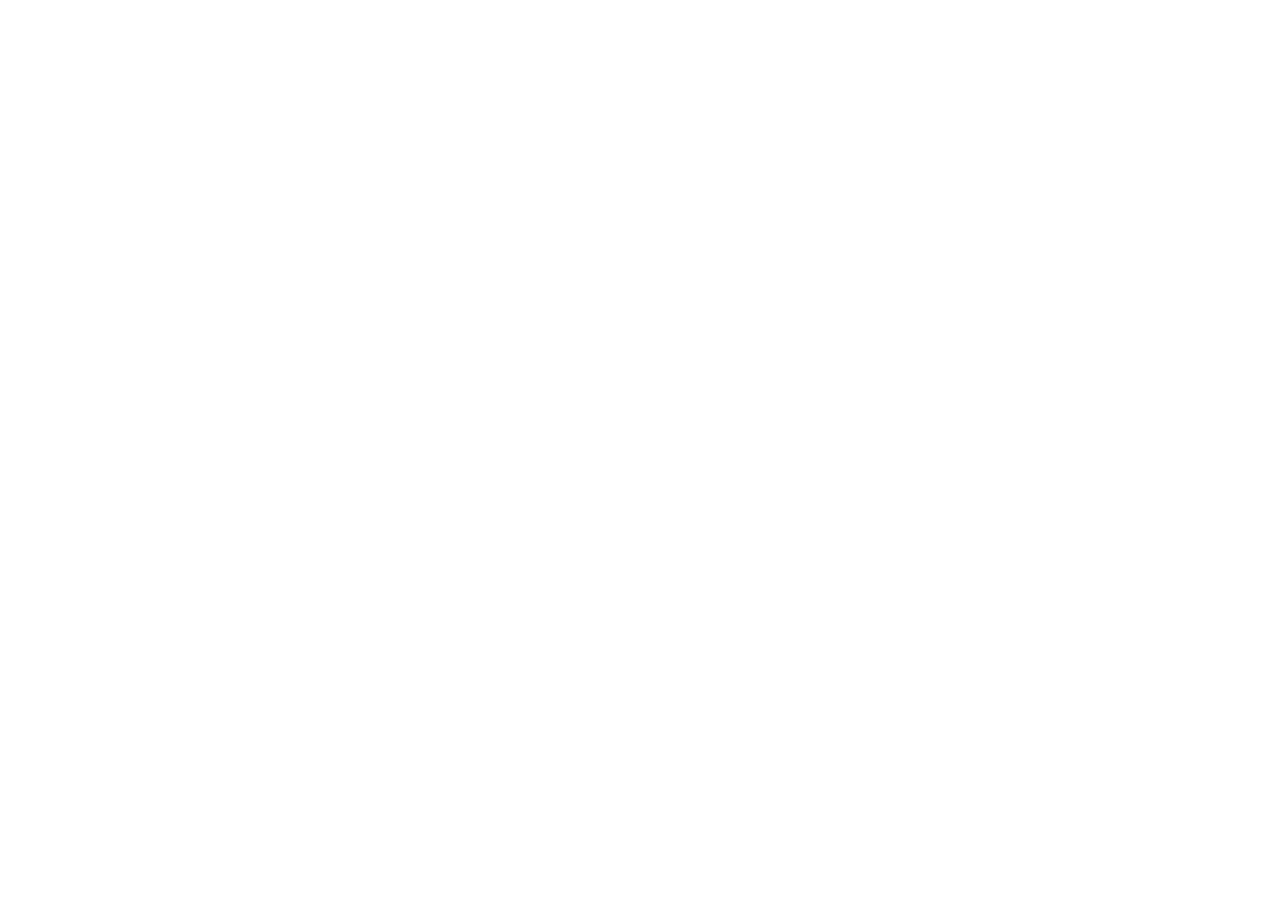
==== commit 43f27020: "Postcards: serve the build that moves visitors to offware-apps Built from offware-apps/Postcards 1a9" ====
--- a/Postcards/index.html
+++ b/Postcards/index.html
@@ -71,17 +71,25 @@
         if (t === "light" || t === "dark") document.documentElement.dataset.theme = t;
       } catch (e) {}
     </script>
-    <script type="module" crossorigin src="/Postcards/assets/index-t2r5GH5f.js"></script>
+    <script type="module" crossorigin src="/Postcards/assets/index-u4vJKgiB.js"></script>
     <link rel="modulepreload" crossorigin href="/Postcards/assets/referenceData-B_OzJ6aQ.js">
     <link rel="modulepreload" crossorigin href="/Postcards/assets/uuid-CRrl6vOr.js">
     <link rel="modulepreload" crossorigin href="/Postcards/assets/helpers-AWQ7MC1Q.js">
     <link rel="modulepreload" crossorigin href="/Postcards/assets/sanitize-doZR1xRv.js">
     <link rel="modulepreload" crossorigin href="/Postcards/assets/useTrips-Dxta9tW9.js">
-    <link rel="modulepreload" crossorigin href="/Postcards/assets/useToast-DkIHgFh8.js">
+    <link rel="modulepreload" crossorigin href="/Postcards/assets/i18n-BzclNNc4.js">
+    <link rel="modulepreload" crossorigin href="/Postcards/assets/jsx-runtime-c6WnGwwl.js">
     <link rel="modulepreload" crossorigin href="/Postcards/assets/distance-BcCqa7yU.js">
+    <link rel="modulepreload" crossorigin href="/Postcards/assets/useToast-Bd1jPrS2.js">
     <link rel="modulepreload" crossorigin href="/Postcards/assets/wikivoyage-C_FGfpRm.js">
-    <link rel="modulepreload" crossorigin href="/Postcards/assets/GuideButton-BXfeGeaI.js">
+    <link rel="modulepreload" crossorigin href="/Postcards/assets/GuideButton-D_91A4hx.js">
+    <link rel="modulepreload" crossorigin href="/Postcards/assets/computeStats-BecZeXpP.js">
+    <link rel="modulepreload" crossorigin href="/Postcards/assets/useStories-DN2vH3ne.js">
     <link rel="modulepreload" crossorigin href="/Postcards/assets/maplibre-ClkOGWmF.js">
+    <link rel="modulepreload" crossorigin href="/Postcards/assets/download-Bo38OFiP.js">
+    <link rel="modulepreload" crossorigin href="/Postcards/assets/preload-helper-CjJ6--TQ.js">
+    <link rel="modulepreload" crossorigin href="/Postcards/assets/dist-6JdZkoAu.js">
+    <link rel="modulepreload" crossorigin href="/Postcards/assets/definitions-i_v4Mjau.js">
     <link rel="modulepreload" crossorigin href="/Postcards/assets/schemas-CwGFZQqE.js">
     <link rel="stylesheet" crossorigin href="/Postcards/assets/maplibre-B2k4QVOw.css">
     <link rel="stylesheet" crossorigin href="/Postcards/assets/index-C98WCahd.css">
